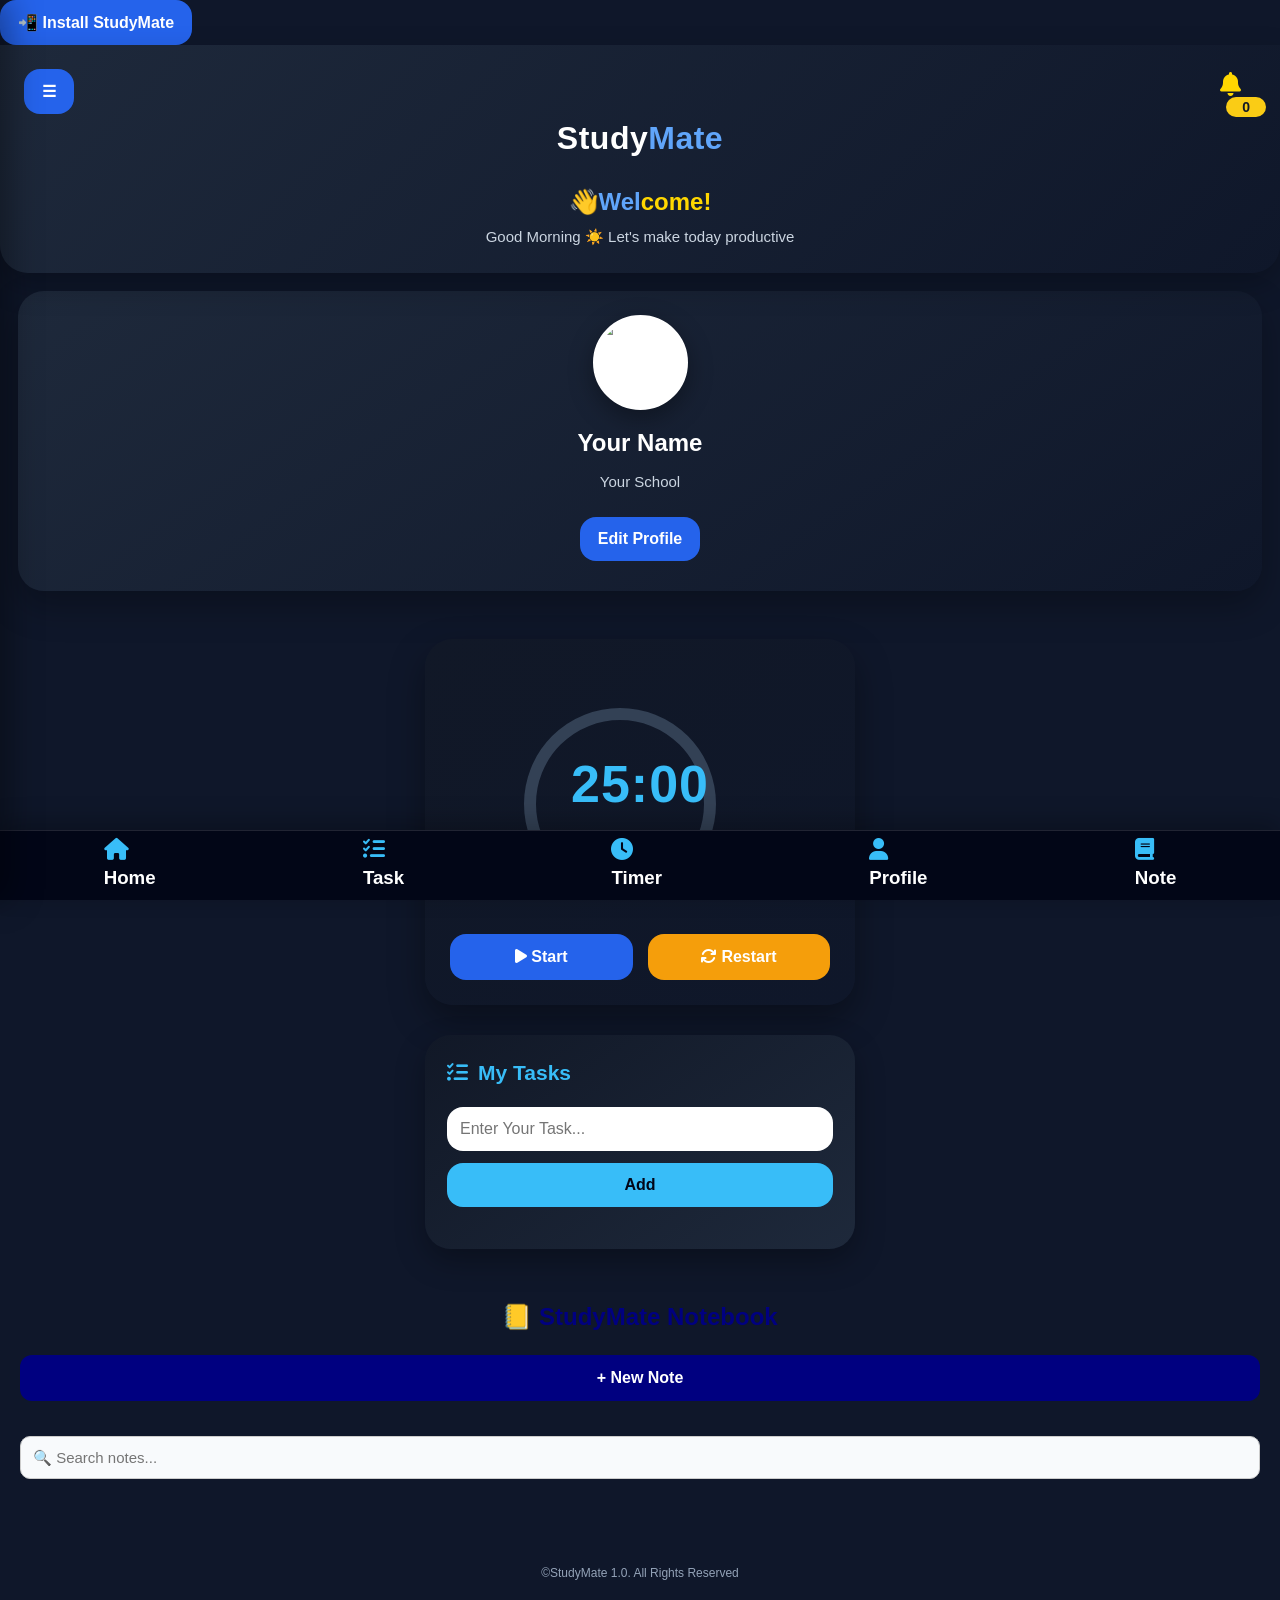
==== index.html @ 8d797691 "Update index.html" ====
<!DOCTYPE html>  
<html>  
  <head>

<meta charset="UTF-8">

<meta http-equiv="X-UA-Compatible" content="IE=edge">

<meta name="viewport" content="width=device-width, initial-scale=1.0">

<meta name="google-adsense-account" content="ca-pub-9418634236117942">
    
<title>StudyMate</title>


<!-- App Description -->
<meta name="description" content="StudyMate helps students focus, plan, organize notes, manage tasks and improve learning habits.">


<!-- PWA -->
<link rel="manifest" href="manifest.json">

<meta name="theme-color" content="#001f5b">


<!-- App Icons -->
<link rel="icon" type="image/png" href="icon-192.png">

<link rel="apple-touch-icon" href="icon-512.png">


<!-- CSS -->
<link rel="stylesheet" href="style.css">


<!-- Font Awesome -->
<link rel="stylesheet" href="https://cdnjs.cloudflare.com/ajax/libs/font-awesome/6.5.0/css/all.min.css">

<script async src="https://pagead2.googlesyndication.com/pagead/js/adsbygoogle.js?client=ca-pub-9418634236117942"
     crossorigin="anonymous"></script>
</head>
  <body>  
  <div id="appLoader">

  <div class="loader-card">

    <h1>📚 StudyMate</h1>

    <p>
    Shift your focus. Build your future.
    </p>

    <div class="loader-circle"></div>

  </div>

</div>
  <div id="lockScreen" style="display:none;">

  <div class="lock-card">

    <h1>🔒 StudyMate Locked</h1>

    <p>Enter your PIN to continue</p>

    <input 
    type="password"
    id="unlockPin"
    maxlength="4"
    placeholder="Enter PIN">


    <button onclick="unlockApp()">
      Unlock
    </button>


    <p id="lockMessage"></p>

  </div>

</div>
    <div id="homePage">  
    <button id="installBtn">
📲 Install StudyMate
</button>
    <header>  
      <button id="menuBtn" onclick="openMenu()">☰</button>  
       <!-- Overlay -->  
<div id="overlay" onclick="closeMenu()"></div>  <!-- Side Menu --> 
<div id="sideMenu">  
<div class="menu-profile">  
  <div class="avatar">  
  <img id="menuAvatar" src="default.png" alt="Profile Picture">
  </div>  
  <div class="profile-text">  
    <h3 id="menuUserName">My Profile</h3>  
    <p id="menuUserSchool"></p>  
    <p>Student • Focus Mode</p>  
  </div>  
</div>    <div class="menu-header">  
    <h2>Menu</h2>  
    <button onclick="closeMenu()">✖</button>  
  </div>  
<!-- SIDE MENU -->    <div class="menu-item" onclick="showHome()">  
  🏠 <span>Home</span>  
</div>    <div class="menu-item" onclick="showPage('goalsSection')">  
    🎯 <span>My Goals</span>  
  </div>    <div class="menu-item" onclick="showPage('progressSection')">  
    📊 <span>Study Progress</span>  
  </div>  
   <div class="menu-item" onclick="showPage('musicSection')">
  🎵 <span>Focus Music</span>
   </div>
<div class="menu-item" onclick="showPage('settingsSection')">  
    ⚙️ <span>Settings</span>  
  </div>  
  <div class="menu-item" onclick="showPage('privacySection')">
  🔒 <span>Privacy</span>
</div>
<div class="menu-item" onclick="showPage('resetSection')">
🗑 <span>Reset</span>
</div>
<div class="menu-item" onclick="showPage('calculatorSection')">  
    🧮 <span>Basic Calculator</span>  
  </div>  
  <div class="menu-item" onclick="showPage('aboutSection')">  
    ℹ️ <span>About</span>  
  </div>  
  
  <div class="menu-footer">

<img src="icon-192.png" class="menu-logo">

<h3>StudyMate</h3>

<p class="menu-tagline">
Focus • Plan • Archive
</p>

<p class="menu-quote">
✨ Stay focused.<br>
Every study session brings you closer to success.
</p>

<div class="menu-version">
Version 1.0.0
</div>

<p class="menu-credit">
Made with ❤️ by<br>
<b>Kenechukwu Chigbo</b>
</p>

</div>

  </div> 
  <h1>Study<span class="span">Mate</span></h1>  
  <h2 id="userName"><span class="span">👋Wel</span>come!</h2>  
    <p id="greetingText">Let's make today productive</p>  
  <div class="notification-icon" onclick="toggleNotifications()">  
<i class="fa-solid fa-bell"></i>  
<span class="badge">0</span>  
  </div>  

</header>  
   <div id="notificationPanel" class="notification-panel">

  <div class="notification-header">  
    <h3>Notifications</h3>  
    <button onclick="clearNotifications()">Clear All</button>  
  </div>    <div id="notificationList">  
    <p>No notifications yet.</p>  
  </div> 
  </div>  
  
    <section id="profileSection">  
  <div id="profileCard">  
  <img id="profileCardAvatar" src="default.png" alt="Profile Picture">
  <h2 id="displayName">Your Name</h2>  
    <p id="displaySchool">Your School</p>  <button onclick="showEditProfile()">  
  Edit Profile  
</button>

  </div>    
  <div id="editProfile" style="display:none;">  
<img id="displayAvatar" src="default.png" />  
<input type="file" id="profilePicInput">  
    <input type="text" id="name" placeholder="Enter Your Name">  <input type="text" id="school" placeholder="Enter Your School">  
  
 <button id="reset" onclick="resetProfile()">Reset Profile</button>  
   
<button id="save"onclick="saveProfile()">  
  Save  
</button>

  </div>  
</section>     
<section id="timerSection">    <div class="circle">  <svg width="200" height="200">  
  <circle class="bg" cx="100" cy="100" r="90"></circle>  
  <circle class="progress" cx="100" cy="100" r="90"></circle>  
</svg>  
<h2 id="timer">25:00</h2>

  </div>    <div id="timerBtn">  
    <button id="startBtn" onclick="startTimer()">  
      <i class="fa-solid fa-play"></i> Start  
    </button>  <button id="restartBtn" onclick="resetTimer()">  
  <i class="fa-solid fa-refresh"></i> Restart  
</button>

  </div> 
  </section> 
  <section id="tasks">  
  <div class="addNewTask">  
      <h2><i class="fas fa-tasks"></i>My Tasks</h2>  
    <input type="text" id="newTask" placeholder="Enter Your Task...">  
      <button type="button" id="addTaskBtn">Add</button>  
  </div>  
  <ul id="taskList"></ul>  
</section>  

<section id="notebookSection">

    <h2>📒 StudyMate Notebook</h2>

    <button id="newNoteBtn">+ New Note</button>

    <div id="noteEditor">

        <input
            type="text"
            id="noteTitle"
            placeholder="Enter note title"
        >

        <textarea
            id="noteContent"
            placeholder="Write your note here..."
        ></textarea>

        <select id="noteCategory">
            <option value="General">📚 General</option>
            <option value="Physics">⚛️ Physics</option>
            <option value="Mathematics">➗ Mathematics</option>
            <option value="English">📖 English</option>
            <option value="Chemistry">🧪 Chemistry</option>
            <option value="Biology">🌱 Biology</option>
        </select>

        <select id="noteColor">
            <option value="#ffffff">⚪ White</option>
            <option value="#dbeafe">🔵 Blue</option>
            <option value="#dcfce7">🟢 Green</option>
            <option value="#fef9c3">🟡 Yellow</option>
            <option value="#ffe4e6">🩷 Pink</option>
        </select>

        <div class="passwordBox">

            <input
                type="password"
                id="notePassword"
                placeholder="Password (Optional)"
            >

            <button
                type="button"
                id="togglePassword"
            >
                👁
            </button>

        </div>

        <button id="saveNoteBtn">
            Save Note
        </button>

    </div>

    <input
        type="text"
        id="searchNotes"
        placeholder="🔍 Search notes..."
    >

    <div id="notesContainer">

    </div>
    
    <div id="noteModal">

    <div id="noteModalContent">

        <span id="closeNote">&times;</span>

        <h2 id="viewTitle"></h2>

        <p id="viewCategory"></p>

        <div id="viewContent"></div>

        <small id="viewDate"></small>


    </div>

</div>

</section>
  
<section id="bottomNav">  
  <div class="home" onclick="goToSection('homePage')">  
  <i class="fa-solid fa-home"></i>  
  <h3>Home</h3>  
  </div>  
  <div class="task" onclick="goToSection('tasks')">  
    <i class="fas fa-tasks"></i>  
    <h3>Task</h3>  
  </div>  
  <div class="timer" onclick="goToSection('timerSection')">  
    <i class="fas fa-clock"></i>  
    <h3>Timer</h3>  
  </div>  
  <div class="user" onclick="goToSection('profileSection')">  
    <i class="fas fa-user"></i>  
    <h3>Profile</h3>  
  </div>  
    <div class="user" onclick="goToSection('notebookSection')">  
    <i class="fas fa-book"></i>  
    <h3>Note</h3>  
  </div>  
</section>  
<footer>  
  &copy;StudyMate 1.0. All Rights Reserved  
</footer>  
</div>  
<section id="goalsSection" style="display:none;">
  <div class="page-header">  
  <button onclick="showHome()" style="background: chocolate; color:white; border-radius: 10px; width: 70px; font-size: 16px;" >← Back</button>
  </div>
  <h1>🎯 Goals</h1>
  <div class="goal-card">  
  <label for="studyGoal">📚 Daily Study Goal (hours)</label>  
  <input type="number" id="studyGoal" min="1" max="24" placeholder="e.g. 4">  
  </div>  
  <div class="goal-card">  
  <label for="focusGoal">⏱️ Focus Sessions</label>  
  <input type="number" id="focusGoal" min="1" placeholder="e.g. 6 sessions">  
</div>  <div class="goal-card">  
  <label for="taskGoal">✅ Tasks to Complete</label>  
  <input type="number" id="taskGoal" min="1" placeholder="e.g. 10 tasks">  
</div>  <div class="goal-card">  
  <label for="streakGoal">🔥 Daily Streak Target</label>  
  <input type="number" id="streakGoal" min="1" placeholder="e.g. 30 days">  
</div>  
<button onclick="saveGoals()" style="background: coral; color:white; border-radius: 10px; width: 150px; font-size: 16px;">💾 Save Goal</button>  
<p id="goalStatus" style="color: green; margin-top: 10px;"></p>  
</div>  
<div id="goalDisplay" class="goal-display">    <div class="goal-box">  
    <div class="goal-icon">📚</div>  
    <div class="goal-info">  
      <h3>Study Goal</h3>  
      <p id="showStudyGoal">0 hrs</p>  
    </div>  
  </div>    <div class="goal-box">  
    <div class="goal-icon">⏱️</div>  
    <div class="goal-info">  
      <h3>Focus Sessions</h3>  
      <p id="showFocusGoal">0 sessions</p>  
    </div>  
  </div>    <div class="goal-box">  
    <div class="goal-icon">✅</div>  
    <div class="goal-info">  
      <h3>Tasks</h3>  
      <p id="showTaskGoal">0 tasks</p>  
    </div>  
  </div>    <div class="goal-box">  
    <div class="goal-icon">🔥</div>  
    <div class="goal-info">  
      <h3>Streak</h3>  
      <p id="showStreakGoal">0 days</p>  
    </div>  
  </div>  
 </div>  
</section>
<section id="progressSection" style="display:none;">  <button class="back-btn" onclick="showHome()">← Back</button>

  <h1>📊 Study Progress</h1>    <!-- Overall Progress -->    <div class="progress-card">  
    <h2>📈 Overall Progress</h2>  <div class="progress-bar">  
  <div id="overallBar"></div>  
</div>  

<p id="overallPercent">0%</p>

  </div>    <!-- Study Time -->    <div class="progress-card">  
    <h2>📚 Study Time</h2>  <p>Today: <span id="todayStudy">0 hrs</span></p>  

<p>This Week: <span id="weekStudy">0 hrs</span></p>  

<p>This Month: <span id="monthStudy">0 hrs</span></p>  

<p>All Time: <span id="allStudy">0 hrs</span></p>

  </div>    <!-- Goal Progress -->    <div class="progress-card">  
    <h2>🎯 Goal Progress</h2>  <p>Study Goal:  
  <span id="goalStudyProgress">0/0 hrs</span>  
</p>  

<p>Focus Goal:  
  <span id="goalFocusProgress">0/0</span>  
</p>  

<p>Task Goal:  
  <span id="goalTaskProgress">0/0</span>  
</p>  

<p>Streak Goal:  
  <span id="goalStreakProgress">0/0 days</span>  
</p>

  </div>    <!-- Focus Sessions -->    <div class="progress-card">  
    <h2>⏱️ Focus Sessions</h2>  <p>Today's Sessions:  
  <span id="todaySessions">0</span>  
</p>  

<p>Total Sessions:  
  <span id="totalSessions">0</span>  
</p>

  </div>    <!-- Task Statistics -->   
  <div class="progress-card">  
    <h2>✅ Task Statistics</h2>  
    <p>Completed:  
  <span id="completedTasks">0</span>  
   </p>  

<p>Remaining:  
  <span id="remainingTasks">0</span>  
</p>

  </div>    <!-- Streak -->  
  <div class="progress-card">  
    <h2>🔥 Study Streak</h2>
    <p>Current Streak:  
  <span id="currentStreak">0 Days</span>  
</p>  

<p>Longest Streak:  
  <span id="longestStreak">0 Days</span>  
</p>

  </div>    <!-- Weekly Activity -->  
  <div class="progress-card">  
    <h2>📅 Weekly Activity</h2> 
    <div id="weeklyActivity">  
</div>
  </div>    
<div class="progress-card">

<h2>⭐ XP & Level</h2>

<p>
Level:
<span id="userLevel">1</span>
</p>

<div class="progress-bar">

<div id="xpBar"></div>

</div>

<p>

XP:
<span id="xpText">0 / 100 XP</span>

</p>

</div>

<div class="progress-card">

<h2>🥇 Productivity Rank</h2>

<h1 id="productivityRank">
🌱 Beginner
</h1>

<p id="rankMessage">
Keep studying to unlock higher ranks.
</p>

</div>

<div class="progress-card">

<h2>🏆 Daily Challenges</h2>

<div id="dailyChallenges">

<p id="challenge1">
⬜ Complete 3 Tasks
</p>

<p id="challenge2">
⬜ Finish 2 Focus Sessions
</p>

<p id="challenge3">
⬜ Study for 1 Hour
</p>

</div>

<p id="challengeReward">

🎁 Reward:
50 XP

</p>

</div>

<!-- Achievements --> 
  <div class="progress-card">  
    <h2>🏆 Achievements</h2>
    <div id="achievementList">  

</div>

  </div>    <!-- Motivation -->  
  <div class="progress-card">  
    <h2>💬 Motivation</h2>  <p id="motivationMessage">  
  Keep studying! Every session counts.  
</p>

  </div>  
  <button onclick="resetAllProgress()">Reset Progress</button>  </section>  


<section id="musicSection" style="display:none;">

  <button class="back-btn" style="height:40px; margin-bottom:20px;" onclick="showHome()">
    ← Back
  </button>

  <h1 style="text-align:center; margin:10px;" class="music-title">🎵 Focus Music</h1>

<p id="nowPlaying">🎵 Nothing playing</p>

<div class="music-grid">

  <div class="music-card">
    <h3>🎹 Emotional Piano</h3>
    <p>Soft emotional piano for deep concentration.</p>
    <button onclick="playMusic('calm')">▶ Play</button>
    <button onclick="toggleFavorite('calm')">⭐</button>
  </div>

  <div class="music-card">
    <h3>🌧 Deep Rain</h3>
    <p>Heavy rain sounds for maximum focus.</p>
    <button onclick="playMusic('sky')">▶ Play</button>
    <button onclick="toggleFavorite('sky')">⭐</button>
  </div>

  <div class="music-card">
    <h3>🌊 Ocean Waves</h3>
    <p>Relax with peaceful ocean waves.</p>
    <button onclick="playMusic('ocean')">▶ Play</button>
    <button onclick="toggleFavorite('ocean')">⭐</button>
  </div>
  
    <div class="music-card">
    <h3>🌌 Night Sky</h3>
    <p>Relax with peaceful keys.</p>
    <button onclick="playMusic('silent')">▶ Play</button>
    <button onclick="toggleFavorite('silent')">⭐</button>
  </div>

  <div class="music-card">
    <h3>🌲 Forest</h3>
    <p>Nature ambience with birds and wind.</p>
    <button onclick="playMusic('space')">▶ Play</button>
    <button onclick="toggleFavorite('space')">⭐</button>
  </div>

  <div class="music-card">
    <h3>☕ Coffee Shop</h3>
    <p>Study like you're in a cozy café.</p>
    <button onclick="playMusic('storm')">▶ Play</button>
    <button onclick="toggleFavorite('storm')">⭐</button>
  </div>

  <div class="music-card">
    <h3>🔥 Fireplace</h3>
    <p>Warm crackling fireplace ambience.</p>
    <button onclick="playMusic('piano')">▶ Play</button>
    <button onclick="toggleFavorite('piano')">⭐</button>
  </div>

  <div class="music-card">
    <h3>🕯 Meditation</h3>
    <p>Calm meditation background.</p>
    <button onclick="playMusic('meditation')">▶ Play</button>
    <button onclick="toggleFavorite('meditation')">⭐</button>
  </div>

</div>

<div class="music-controls">

  <button onclick="resumeMusic()">▶ Play</button>

  <button onclick="pauseMusic()">⏸ Pause</button>

  <button onclick="stopMusic()">⏹ Stop</button>

  <br><br>

  <label>🔊 Volume</label>

  <input
    type="range"
    id="musicVolume"
    min="0"
    max="1"
    step="0.1"
    value="0.5">

</div>

</section>

<section id="settingsSection" style="display:none;">

  <div class="page-header">
    <button onclick="showHome()" class="back-btn">← Back</button>
    
  </div>
<h1 id="set">⚙️ Settings</h1>
  <div class="settings-container">

   <div class="setting-card">
  <h3>👤 Account</h3>
  <p>View or update your profile information</p>
  <button onclick="showHome(); goToSection('profileSection');">
Go to Profile
</button>
</div>

    <div class="setting-card">
      <h3>🎯 Goals</h3>
      <p>Change your daily targets</p>
      <button onclick="showPage('goalsSection')">Edit Goals</button>
    </div>

    <div class="setting-card">
      <h3>⏱️ Timer</h3>
      <p>Focus session settings</p>
      <button onclick="showHome(); goToSection('timerSection');">
Open Timer
</button>
</div>
    <div class="setting-card">
      <h3>🔔 Notifications</h3>
      <p>Manage alerts</p>
     <button onclick="showHome(); toggleNotifications()">View
     </button>
    </div>

    <div class="setting-card danger">
      <h3>⚠️ Reset App</h3>
      <p>Clear all saved data</p>
      <button onclick="resetAllData()">Reset</button>
    </div>
    
    <div class="setting-card">
      <h3>🌙 Dark Mode</h3>
      <p>Change your theme</p>
      <button id="themeBtn" onclick="toggleTheme()">🌙 Midnight Theme</button>
    </div>
    
    <div class="setting-card">

<h3>Focus Duration</h3>
<button>
<select id="focusDuration">

<option value="15">15 Minutes ⚡</option>

<option value="25" selected>
25 Minutes 🍅
</option>

<option value="45">
45 Minutes 🧠
</option>

<option value="60">
60 Minutes 🚀
</option>

</select>
</button>
</div>

<div class="setting-card">

<h3>Study Reminder</h3>

<label>
<input type="checkbox" id="reminderToggle">
 Enable Study Reminder
</label>


<input 
type="time" 
id="reminderTime">


</div>

<div class="setting-card">

<h3>Data Backup</h3>

<button onclick="exportData()">
📤 Export Backup
</button>


<input 
type="file"
id="importFile"
accept=".json"
style="display:none"
>


<button onclick="document.getElementById('importFile').click()">
📥 Import Backup
</button>


</div>

  </div>

</section>

<section id="privacySection" style="display:none;">

<button class="back-btn" onclick="showHome()">
← Back
</button>

<h1>🔒 Privacy</h1>

<div class="settings-container">

<div class="setting-card">

<h3>🙈 Hide Study Statistics</h3>

<p>Hide your study progress until you turn it back on.</p>

<label>

<input
type="checkbox"
id="hideStats">

 Hide Statistics

</label>

</div>

<div class="setting-card">

<h3>🔔 Hide Notifications Badge</h3>

<p>Hide the unread notification counter.</p>

<label>

<input
type="checkbox"
id="hideBadge">

 Hide Badge

</label>

</div>

<div class="setting-card app-lock-card">

<h3>🔐 App Lock</h3>

<p>Create a PIN to protect your StudyMate data.</p>

<div class="pin-box">

<input 
type="password"
id="appPin"
maxlength="4"
placeholder="Enter 4 digit PIN"
>

<button type="button" onclick="togglePin()">
👁️
</button>

</div>


<button onclick="saveAppPin()">
💾 Save PIN
</button>


<button onclick="removeAppPin()">
🗑 Remove PIN
</button>


<p id="pinStatus"></p>


</div>
</div>

</section>

<section id="resetSection" style="display:none;">

<button class="back-btn"
onclick="showHome()">

← Back

</button>

<h1>🗑 Reset Center</h1>

<div class="settings-container">

<div class="setting-card">

<h3>🔔 Notifications</h3>

<p>Delete every notification.</p>

<button onclick="resetNotifications()">

Clear Notifications

</button>

</div>



<div class="setting-card">

<h3>📚 Study Hours</h3>

<p>Reset today's study time.</p>

<button onclick="resetStudyHours()">

Reset Study Hours

</button>

</div>



<div class="setting-card">

<h3>✅ Tasks</h3>

<p>Delete every task.</p>

<button onclick="resetTasksOnly()">

Reset Tasks

</button>

</div>



<div class="setting-card">

<h3>🎯 Goals</h3>

<p>Delete saved goals.</p>

<button onclick="resetGoalsOnly()">

Reset Goals

</button>

</div>



<div class="setting-card">

<h3>⭐ XP & Level</h3>

<p>Start your XP journey again.</p>

<button onclick="resetXP()">

Reset XP

</button>

</div>



<div class="setting-card">

<h3>🏆 Achievements</h3>

<p>Clear achievements.</p>

<button onclick="resetAchievements()">

Reset Achievements

</button>

</div>



<div class="setting-card danger">

<h3>💥 Factory Reset</h3>

<p>Erase every StudyMate data.</p>

<button onclick="resetAllData()">

Factory Reset

</button>

</div>

</div>

</section>

<section id="calculatorSection" style="display:none;">  

<button class="back-btn" onclick="showHome()">
← Back
</button>

<h1 style="color:black; text-align:center; font-size:35px; font-weight:bold;">🧮 Student Calculator</h1>

<p class="calculator-intro">
Calculate quickly while studying.
</p>


<div class="calculator-card">


<h3>Basic Calculator</h3>

<input id="calcDisplay" type="text" readonly>


<div class="calc-buttons">
  
<button onclick="calcInput('7')">7</button>
<button onclick="calcInput('8')">8</button>
<button onclick="calcInput('9')">9</button>
<button onclick="calcInput('/')">÷</button>


<button onclick="calcInput('4')">4</button>
<button onclick="calcInput('5')">5</button>
<button onclick="calcInput('6')">6</button>
<button onclick="calcInput('*')">×</button>


<button onclick="calcInput('1')">1</button>
<button onclick="calcInput('2')">2</button>
<button onclick="calcInput('3')">3</button>
<button onclick="calcInput('-')">−</button>


<button onclick="calcInput('0')">0</button>
<button onclick="calcDelete()">⌫</button>
<button onclick="calcClear()">C</button>
<button onclick="calcInput('+')">+</button>

<button style="grid-column:1/5;" onclick="calcAnswer()">=</button>

</div>


</div>



<div class="calculator-card">


<h3>📊 Percentage Calculator</h3>


<input id="percentValue" placeholder="Enter value">

<input id="percentTotal" placeholder="Enter total">


<button onclick="calculatePercentage()">
Calculate %
</button>


<p id="percentageResult"></p>


</div>




<div class="calculator-card">


<h3>📚 Average Score Calculator</h3>


<input id="scoreInput"
placeholder="Enter scores (example: 70,80,90)">


<button onclick="calculateAverage()">
Calculate Average
</button>


<p id="averageResult"></p>


</div>




<div class="calculator-card">


<h3>🎓 GPA Helper</h3>


<input id="gpaInput"
placeholder="Enter GPA points">


<button onclick="calculateGPA()">
Check GPA
</button>


<p id="gpaResult"></p>


</div>

</section>

<section id="aboutSection" style="display:none;">  
<button class="back-btn" onclick="showHome()">
← Back
</button>
 <h1 style="color:navy; text-align:center; font-size:25px;">ℹ️ About</h1>  

    <div class="about-card">

        <img src="icon-512.png" alt="StudyMate Logo">

        <h2>StudyMate</h2>

        <p class="tagline">
            Focus • Plan • Archive
        </p>


        <h3>Your Smart Companion For Better Learning</h3>

        <p>
            StudyMate was created with one goal in mind:
            to help students study smarter, stay organized,
            and build better learning habits.
        </p>

        <p>
            From managing your notes and planning your tasks
            to staying focused during study sessions,
            StudyMate brings the essential tools students need
            into one simple and beautiful platform.
        </p>


        <h3>Why StudyMate?</h3>

        <p>
            Studying is not only about spending more hours with books.
            It is about using your time wisely, staying consistent,
            and having the right tools to support your journey.
        </p>

        <p>
            StudyMate helps you capture your ideas, organize your
            knowledge, set goals, and create a focused environment
            where learning becomes easier and more enjoyable.
        </p>


        <h3>Our Mission</h3>

        <p>
            Our mission is to empower students with simple,
            practical tools that improve productivity,
            encourage discipline, and make academic growth
            easier to achieve.
        </p>


        <h3>Features</h3>

        <ul>
            <li>📒 Smart Notebook - Keep your ideas and lessons organized</li>
            <li>⏱ Focus Timer - Study with better concentration</li>
            <li>🎵 Focus Music - keep the brain settled with sweet keys.</li>
            <li>✅ Task Manager - Stay on top of assignments and plans</li>
            <li>🎯 Goal Tracker - Turn your targets into achievements</li>
            <li>🔔 Smart Notifications - Never forget important tasks</li>
            <li>🧮 Student Calculator - Make learning calculations easier</li>
        </ul>


        <h3>Built For Students, Inspired By Growth</h3>

        <p>
            Every great achievement starts with small steps.
            StudyMate is here to support those steps,
            helping students stay focused, prepared,
            and motivated throughout their learning journey.
        </p>


        <p>
            Thank you for choosing StudyMate.
            Keep learning. Keep improving. Keep growing. 🚀
        </p>


        <hr>


        <p>
            Version 1.0.0
        </p>

        <p>
            Developed with ❤️ by Kenechukwu Chigbo
        </p>


    </div>
</section>  

<audio id="notificationSound" preload="auto">
  <source src="notification.mp3" type="audio/mpeg">
</audio>
    <script src="main.js"></script>  
  </body>  
</html>
---- style.css ----
/*==================================
        STUDYMATE CSS V2
        PART 1A
==================================*/

/*=====================
RESET
=====================*/

*{
margin:0;
padding:0;
box-sizing:border-box;
}

:root{

--bg:#0F172A;
--surface:#1E293B;
--surface2:#111827;

--primary:#2563EB;
--primary-light:#3B82F6;

--success:#22C55E;
--warning:#F59E0B;
--danger:#EF4444;

--text:#FFFFFF;
--muted:#CBD5E1;

--radius:22px;

--shadow:
0 12px 30px rgba(0,0,0,.25);

}

html{
scroll-behavior:smooth;
}

body{

background:var(--bg);

color:var(--text);

font-family:
Arial,
"Segoe UI",
sans-serif;

font-size:16px;

line-height:1.5;

overflow-x:hidden;

padding-bottom:95px;

}


/*=====================
GLOBAL
=====================*/

button,
input,
textarea,
select{

font-family:inherit;

font-size:16px;

-webkit-tap-highlight-color:transparent;

outline:none;

}

button{

cursor:pointer;

border:none;

border-radius:16px;

background:var(--primary);

color:white;

font-weight:600;

padding:13px 18px;

transition:.25s;

}

button:hover{

transform:translateY(-2px);

}

button:active{

transform:scale(.96);

}

input,
textarea,
select{

width:100%;

padding:13px;

border:none;

border-radius:16px;

background:#F8FAFC;

}


/*=====================
HEADER
=====================*/

header{

background:
linear-gradient(
135deg,
#1E293B,
#0F172A
);

padding:24px;

border-radius:
0 0 28px 28px;

box-shadow:var(--shadow);

position:relative;

}

header h1{

text-align:center;

font-size:32px;

font-weight:700;

letter-spacing:.5px;

}

.span{

color:#60A5FA;

}


/*=====================
WELCOME
=====================*/

#userName{

margin-top:22px;

text-align:center;

font-size:24px;

font-weight:bold;

color:gold;

animation:slideDown .6s;

}

#greetingText{

margin-top:6px;

text-align:center;

font-size:15px;

color:var(--muted);

}

@keyframes slideDown{

from{

opacity:0;

transform:translateY(-15px);

}

to{

opacity:1;

transform:none;

}

}


/*=====================
OVERLAY
=====================*/

#overlay{

position:fixed;

inset:0;

background:rgba(0,0,0,.55);

display:none;

backdrop-filter:blur(3px);

z-index:90;

}

#overlay.active{

display:block;

}


/*=====================
SIDE MENU
=====================*/

#sideMenu{

position:fixed;

top:0;

left:-290px;

width:290px;

height:100%;

background:#101827;

padding:22px;

overflow-y:auto;

transition:.35s;

z-index:100;

box-shadow:
10px 0 30px rgba(0,0,0,.35);

}

#sideMenu.active{

left:0;

}

.menu-header{

display:flex;

justify-content:space-between;

align-items:center;

margin-bottom:20px;

}

.menu-header h2{

font-size:22px;

}

.menu-item{

display:flex;

align-items:center;

gap:14px;

padding:15px;

margin:8px 0;

border-radius:18px;

transition:.25s;

cursor:pointer;

}

.menu-item:hover{

background:rgba(255,255,255,.08);

transform:translateX(6px);

}


/*=====================
MENU PROFILE
=====================*/

.menu-profile{

display:flex;

align-items:center;

gap:14px;

padding:16px;

margin-bottom:20px;

background:
linear-gradient(
145deg,
#1E293B,
#16213E
);

border-radius:20px;

box-shadow:var(--shadow);

}

#menuAvatar{

width:60px;

height:60px;

border-radius:50%;

object-fit:cover;

border:3px solid white;

flex-shrink:0;

}

.profile-text{

display:flex;

flex-direction:column;

justify-content:center;

min-width:0;

}

.profile-text h3{

font-size:16px;

font-weight:bold;

white-space:nowrap;

overflow:hidden;

text-overflow:ellipsis;

}

.profile-text p{

font-size:13px;

color:var(--muted);

white-space:nowrap;

overflow:hidden;

text-overflow:ellipsis;

}

/*==================================
        STUDYMATE CSS V2
        PART 1B
==================================*/


/*=====================
PROFILE SECTION
=====================*/

#profileSection{
padding:18px;
}

#profileCard{

background:
linear-gradient(
145deg,
#1E293B,
#0F172A
);

border-radius:26px;

padding:24px;

text-align:center;

box-shadow:
0 15px 35px rgba(0,0,0,.28);

transition:.3s;

}

#profileCard:hover{

transform:translateY(-4px);

}

#displayAvatar,
#profileCardAvatar{

width:95px;
height:95px;

border-radius:50%;

object-fit:cover;

display:block;

margin:0 auto 15px;

border:4px solid white;

box-shadow:
0 8px 25px rgba(0,0,0,.35);

background:white;

}

#displayName{

font-size:24px;

font-weight:700;

margin-top:8px;

}

#displaySchool{

margin:10px 0 18px;

color:var(--muted);

font-size:15px;

}

#profileCard button{

margin:6px;

min-width:120px;

}


/*=====================
EDIT PROFILE
=====================*/

#editProfile{

display:none;

margin-top:18px;

padding:22px;

border-radius:24px;

background:var(--surface);

box-shadow:var(--shadow);

}

#editProfile h2{

text-align:center;

margin-bottom:18px;

font-size:22px;

}

#editProfile input{

margin-bottom:14px;

background:white;

}

#editProfile button{

width:100%;

margin-top:6px;

}


/*=====================
NOTIFICATION ICON
=====================*/

.notification-icon{

position:absolute;

top:22px;

right:20px;

font-size:24px;

color:gold;

cursor:pointer;

transition:.25s;

z-index:101;

}

.notification-icon:hover{

transform:scale(1.1);

}

.badge{

position:absolute;

top:-6px;

right:-6px;

min-width:18px;

height:18px;

padding:2px;

border-radius:50%;

display:flex;

justify-content:center;

align-items:center;

background:#EF4444;

color:white;

font-size:10px;

font-weight:bold;

}


/*=====================
NOTIFICATION PANEL
=====================*/

.notification-panel{

position:fixed;

top:82px;

right:16px;

width:330px;

max-width:92%;

max-height:430px;

overflow-y:auto;

background:white;

color:#111827;

border-radius:24px;

box-shadow:
0 18px 40px rgba(0,0,0,.30);

display:none;

z-index:999;

animation:fadeUp .25s;

}

.notification-panel.show{

display:block;

}

.notification-header{

display:flex;

justify-content:space-between;

align-items:center;

padding:16px;

border-bottom:1px solid #E5E7EB;

}

.notification-header h3{

font-size:18px;

color:#111827;

}

.notification-header button{

background:#EF4444;

padding:8px 12px;

font-size:13px;

}

#notificationList{

padding:12px;

}

.notification-item{

background:#F8FAFC;

border-radius:16px;

padding:14px;

margin-bottom:12px;

animation:fadeUp .3s;

}

.notification-item strong{

display:block;

margin-bottom:6px;

}

.notification-item p{

font-size:14px;

color:#555;

margin-bottom:6px;

}

.notification-item small{

font-size:12px;

color:#888;

}


/*=====================
APP LOADER
=====================*/

#appLoader{

position:fixed;

inset:0;

background:
linear-gradient(
135deg,
#001F3F,
#0F172A
);

display:flex;

justify-content:center;

align-items:center;

z-index:99999;

}

.loader-card{

text-align:center;

color:white;

}

.loader-card img{

width:95px;

height:95px;

border-radius:24px;

margin-bottom:18px;

box-shadow:
0 12px 30px rgba(0,0,0,.35);

}

.loader-circle{

width:48px;

height:48px;

margin:18px auto;

border:5px solid white;

border-top-color:transparent;

border-radius:50%;

animation:spin 1s linear infinite;

}


/*=====================
UTILITY ANIMATIONS
=====================*/

@keyframes spin{

to{

transform:rotate(360deg);

}

}

@keyframes fadeUp{

from{

opacity:0;

transform:translateY(15px);

}

to{

opacity:1;

transform:translateY(0);

}

}

.cardHover{

transition:.3s;

}

.cardHover:hover{

transform:translateY(-5px);

box-shadow:
0 18px 40px rgba(0,0,0,.28);

}


/*=====================
MOBILE FIXES
=====================*/

@media(max-width:500px){

header{

padding:20px;

}

header h1{

font-size:28px;

}

#userName{

font-size:22px;

}

#displayAvatar,
#profileCardAvatar{

width:85px;
height:85px;

}

.notification-panel{

left:4%;
right:4%;
width:92%;

}

}

/*==================================
        STUDYMATE CSS V2
        PART 2A
==================================*/


/*=====================
TIMER SECTION
=====================*/

#timerSection{

width:92%;

max-width:430px;

margin:30px auto;

padding:25px;

background:
linear-gradient(
145deg,
#111827,
#0F172A
);

border-radius:28px;

display:flex;

flex-direction:column;

align-items:center;

box-shadow:
0 15px 35px rgba(0,0,0,.35);

}


/* TIMER CIRCLE */

.circle{

width:240px;

height:240px;

position:relative;

display:flex;

justify-content:center;

align-items:center;

}


.circle svg{

position:absolute;

width:240px;

height:240px;

transform:rotate(-90deg);

}


/* Background ring */

.bg{

fill:none;

stroke:#334155;

stroke-width:12;

}


/* Progress ring */

.progress{

fill:none;

stroke:#22C55E;

stroke-width:12;

stroke-linecap:round;

transition:.5s ease;

}


/* Timer text */

#timer{

position:absolute;

font-size:52px;

font-weight:800;

color:#38BDF8;

letter-spacing:1px;

}


/* Timer buttons */

#timerBtn{

display:flex;

gap:15px;

width:100%;

margin-top:30px;

}


#timerBtn button{

flex:1;

font-size:16px;

padding:14px;

}


/* Start */

#startBtn{

background:#2563EB;

}


/* Restart */

#restartBtn{

background:#F59E0B;

}


/*=====================
TASK SECTION
=====================*/

#tasks{

width:92%;

max-width:430px;

margin:30px auto;

padding:22px;

background:
linear-gradient(
145deg,
#111827,
#1E293B
);

border-radius:26px;

box-shadow:
0 12px 30px rgba(0,0,0,.3);

}


.addNewTask h2{

color:#38BDF8;

font-size:21px;

margin-bottom:18px;

display:flex;

align-items:center;

gap:10px;

}


#newTask{

background:white;

color:#111827;

margin-bottom:12px;

}


#addTaskBtn{

width:100%;

background:#38BDF8;

color:#020617;

}


/* Task list */

#taskList{

list-style:none;

margin-top:20px;

padding:0;

}


#taskList li{

background:#0F172A;

padding:14px;

border-radius:18px;

margin-bottom:12px;

display:flex;

align-items:center;

gap:10px;

transition:.25s;

}


#taskList li:hover{

transform:translateY(-3px);

}


#taskList li span{

flex:1;

font-size:15px;

}


#taskList input[type="checkbox"]{

width:18px;

height:18px;

}


#taskList button{

padding:7px 12px;

font-size:12px;

border-radius:10px;

}


#taskList button:first-of-type{

background:#22C55E;

}


#taskList button:last-of-type{

background:#EF4444;

}


/*=====================
BOTTOM NAVIGATION
=====================*/


#bottomNav{

position:fixed;

bottom:0;

left:0;

width:100%;

height:70px;

background:#020617;

display:flex;

justify-content:space-around;

align-items:center;

z-index:80;

border-top:

1px solid rgba(255,255,255,.12);

box-shadow:

0 -8px 25px rgba(0,0,0,.25);

}


#bottomNav button{

background:transparent;

padding:8px;

color:white;

font-size:12px;

}


#bottomNav i{

display:block;

font-size:22px;

margin-bottom:4px;

color:#38BDF8;

}


#bottomNav button:hover i{

color:gold;

transform:scale(1.15);

}


/*=====================
HOME MOBILE FIX
=====================*/

@media(max-width:500px){


#timerSection{

padding:20px;

}


.circle{

width:210px;

height:210px;

}


.circle svg{

width:210px;

height:210px;

}


#timer{

font-size:45px;

}


#timerBtn{

gap:10px;

}


#timerBtn button{

font-size:14px;

padding:12px;

}


}

/*==================================
        STUDYMATE CSS V2
        PART 2B
==================================*/


/*=====================
GENERAL APP PAGES
=====================*/


.page{

display:none;

position:absolute;

top:0;

left:0;

width:100%;

min-height:100vh;

background:var(--bg);

padding:20px;

z-index:40;

overflow-y:auto;

}


.page-header{

display:flex;

align-items:center;

gap:12px;

margin-bottom:20px;

}


.page-header h1{

font-size:24px;

}


.back-btn{

background:#F59E0B;

}


/*=====================
GOALS SECTION
=====================*/


#goalsSection{

padding:15px;

}



.goal-card{

background:
linear-gradient(
145deg,
#1E293B,
#111827
);

padding:20px;

border-radius:24px;

margin-bottom:16px;

box-shadow:

0 10px 25px rgba(0,0,0,.25);

}



.goal-card label{

display:block;

color:#38BDF8;

font-weight:bold;

margin-bottom:8px;

}



.goal-card input{

background:#0F172A;

color:white;

border:1px solid #334155;

}



.goal-card input:focus{

border:1px solid #38BDF8;

}



.goal-display{

display:flex;

flex-direction:column;

gap:14px;

margin-top:20px;

}



.goal-box{

display:flex;

align-items:center;

gap:15px;

background:#1E293B;

padding:18px;

border-radius:20px;

box-shadow:

0 8px 20px rgba(0,0,0,.2);

}



.goal-icon{

width:48px;

height:48px;

display:flex;

align-items:center;

justify-content:center;

background:#2563EB;

border-radius:15px;

font-size:23px;

}



.goal-info h3{

font-size:14px;

color:#94A3B8;

}



.goal-info p{

font-size:21px;

font-weight:bold;

}


/*=====================
PROGRESS PAGE
=====================*/


#progressSection{

padding:15px;

}



#progressSection h1{

text-align:center;

color:#38BDF8;

margin-bottom:20px;

}



.progress-card{

background:

linear-gradient(
145deg,
#1E293B,
#111827
);

padding:20px;

border-radius:24px;

margin-bottom:18px;

box-shadow:

0 10px 25px rgba(0,0,0,.25);

}



.progress-card h2{

font-size:20px;

color:#38BDF8;

margin-bottom:15px;

}



.progress-card p{

display:flex;

justify-content:space-between;

margin:12px 0;

color:white;

}


/*=====================
PROGRESS BARS
=====================*/


.progress-bar{

height:16px;

width:100%;

background:#334155;

border-radius:30px;

overflow:hidden;

}



#overallBar,
#xpBar{

height:100%;

width:0%;

background:

linear-gradient(
90deg,
#2563EB,
#22C55E
);

border-radius:30px;

transition:.6s ease;

}


#overallPercent{

text-align:center;

margin-top:10px;

font-size:22px;

font-weight:bold;

color:#FACC15;

}


/*=====================
XP SYSTEM
=====================*/


#userLevel{

font-size:25px;

font-weight:bold;

color:#38BDF8;

}


#xpText{

color:#FACC15;

font-weight:bold;

}


/*=====================
ACHIEVEMENTS
=====================*/


#achievementList{

display:flex;

flex-wrap:wrap;

gap:12px;

}


.badge{

position:relative;

background:#FACC15;

color:#111827;

padding:10px 16px;

border-radius:30px;

font-weight:bold;

font-size:14px;

animation:badgePop .3s;

}


@keyframes badgePop{

from{

transform:scale(.8);

opacity:0;

}

to{

transform:scale(1);

opacity:1;

}

}


/*=====================
MOTIVATION
=====================*/


#motivationMessage{

text-align:center;

font-size:21px;

font-style:italic;

color:#22C55E;

padding:10px;

}

/*==================================
        STUDYMATE CSS V2
        PART 3A
==================================*/


/*=====================
SETTINGS PAGE
=====================*/


#settingsSection{

padding:15px;

}



.settings-container{

display:flex;

flex-direction:column;

gap:18px;

}



.setting-card{

background:

linear-gradient(
145deg,
#1E293B,
#111827
);

padding:20px;

border-radius:24px;

box-shadow:

0 10px 25px rgba(0,0,0,.25);

transition:.25s;

}



.setting-card:hover{

transform:translateY(-4px);

}



.setting-card h3{

color:#38BDF8;

font-size:19px;

margin-bottom:8px;

}



.setting-card p{

color:#CBD5E1;

font-size:14px;

margin-bottom:12px;

}



.setting-card button{

margin-top:8px;

}


/* Danger reset */

.setting-card.danger{

border:1px solid rgba(239,68,68,.4);

}


.setting-card.danger button{

background:#EF4444;

}


/*=====================
PRIVACY / APP LOCK
=====================*/


.app-lock-card{

width:100%;

}



.pin-box{

display:flex;

gap:10px;

margin-top:15px;

}



.pin-box input{

flex:1;

background:white;

color:#111827;

}



.pin-box button{

width:55px;

padding:10px;

}



/*=====================
LOCK SCREEN
=====================*/


#lockScreen{

position:fixed;

inset:0;

background:

linear-gradient(
135deg,
#001F3F,
#0F172A
);


display:flex;

justify-content:center;

align-items:center;

z-index:9999;

}



.lock-card{

width:90%;

max-width:390px;

padding:35px 25px;

background:white;

color:#111827;

border-radius:28px;

text-align:center;

box-shadow:

0 20px 50px rgba(0,0,0,.45);

}



.lock-card h2{

margin-bottom:20px;

}



.lock-card input{

background:#F1F5F9;

text-align:center;

font-size:22px;

letter-spacing:6px;

}



.lock-card button{

width:100%;

margin-top:15px;

}


/*=====================
MUSIC PAGE
=====================*/


.music-grid{

display:grid;

grid-template-columns:1fr;

gap:18px;

}



.music-card{

background:

linear-gradient(
145deg,
#1E293B,
#111827
);

padding:22px;

border-radius:24px;

text-align:center;

box-shadow:

0 10px 25px rgba(0,0,0,.25);

}



.music-card h3{

color:#38BDF8;

margin-bottom:8px;

font-size:20px;

}



.music-card p{

color:#CBD5E1;

font-size:14px;

margin-bottom:15px;

}



.music-card button{

margin:6px;

}



.music-controls{

background:#111827;

padding:22px;

border-radius:24px;

text-align:center;

margin-top:20px;

}



.music-controls h3{

color:#FACC15;

margin-bottom:15px;

}



#musicVolume{

width:85%;

}


/*=====================
MIDNIGHT THEME
=====================*/


.midnight-mode{

--bg:#020617;

--surface:#0F172A;

}



body.midnight-mode{

background:#020617;

}



.midnight-mode .setting-card,
.midnight-mode .progress-card,
.midnight-mode .music-card,
.midnight-mode #profileCard{

background:#0F172A;

}



.midnight-mode input,
.midnight-mode textarea{

background:#1E293B;

color:white;

}

/*==================================
        STUDYMATE CSS V2
        PART 3B
        FINAL POLISH
==================================*/


/*=====================
APP LOADER
=====================*/


#appLoader{

position:fixed;

inset:0;

background:

linear-gradient(
135deg,
#001F3F,
#0F172A
);

display:flex;

justify-content:center;

align-items:center;

z-index:10000;

}



.loader-card{

text-align:center;

color:white;

}



.loader-card img{

width:100px;

height:100px;

border-radius:25px;

object-fit:cover;

margin-bottom:20px;

box-shadow:

0 15px 35px rgba(0,0,0,.4);

}



.loader-circle{

width:50px;

height:50px;

border-radius:50%;

border:5px solid white;

border-top-color:transparent;

margin:20px auto;

animation:spin 1s linear infinite;

}



@keyframes spin{

to{

transform:rotate(360deg);

}

}



/*=====================
FOOTER
=====================*/


footer{

text-align:center;

font-size:12px;

color:#94A3B8;

margin-top:30px;

margin-bottom:80px;

}



/*=====================
SMOOTH PAGE CHANGE
=====================*/


section{

animation:pageEnter .35s ease;

}


@keyframes pageEnter{

from{

opacity:0;

transform:translateY(12px);

}


to{

opacity:1;

transform:none;

}

}



/*=====================
CARD CONSISTENCY
=====================*/


.progress-card,
.setting-card,
.music-card,
.goal-card,
#profileCard,
#tasks,
#timerSection{

overflow:hidden;

}



.progress-card:hover,
.setting-card:hover,
.music-card:hover,
.goal-card:hover{

transform:translateY(-3px);

}



/*=====================
SAFE AREA FOR PHONES
=====================*/


body{

padding-bottom:

calc(90px + env(safe-area-inset-bottom));

}



#bottomNav{

padding-bottom:

env(safe-area-inset-bottom);

}



/*=====================
MOBILE OPTIMIZATION
=====================*/


@media(max-width:600px){


body{

font-size:15px;

}


/* Header */

header h1{

font-size:27px;

}


/* Timer */

.circle{

width:210px;

height:210px;

}


.circle svg{

width:210px;

height:210px;

}


#timer{

font-size:42px;

}


/* Cards */

#timerSection,
#tasks,
.progress-card,
.setting-card,
.music-card,
.goal-card{

width:94%;

margin-left:auto;

margin-right:auto;

}



/* Buttons */

button{

padding:12px 15px;

}


/* Side menu */

#sideMenu{

width:270px;

}


/* Notifications */

.notification-panel{

left:4%;

right:4%;

width:92%;

}


/* Bottom nav */

#bottomNav{

height:65px;

}


}



/*=====================
SMALL SCREEN FIX
=====================*/


@media(max-width:360px){


header h1{

font-size:24px;

}


#timer{

font-size:36px;

}


#timerBtn{

flex-direction:column;

}


#timerBtn button{

width:100%;

}


}


/*=====================
SELECTION STYLE
=====================*/


::selection{

background:#2563EB;

color:white;

}


/*=====================
REMOVE IMAGE DRAG
=====================*/


img{

user-select:none;

-webkit-user-drag:none;

}


/*=====================
END STUDYMATE CSS V2
=====================*/

/* =========================
   STUDYMATE NOTEBOOK
========================= */

#notebookSection{
    padding:20px;
}

#notebookSection h2{
    text-align:center;
    margin-bottom:20px;
    color:navy;
}

#newNoteBtn{
    width:100%;
    padding:14px;
    border:none;
    border-radius:12px;
    background:navy;
    color:white;
    font-size:16px;
    cursor:pointer;
    margin-bottom:20px;
}

#noteEditor{
    background:white;
    color: black;
    border-radius:15px;
    padding:15px;
    box-shadow:0 3px 12px rgba(0,0,0,.1);
    margin-bottom:20px;
}

#noteTitle,
#noteContent,
#noteCategory,
#noteColor,
#notePassword,
#searchNotes{

    width:100%;
    padding:12px;
    margin-bottom:15px;
    border:1px solid #ccc;
    border-radius:10px;
    font-size:15px;
    box-sizing:border-box;

}

#noteContent{
  color: black;
    height:180px;
    resize:none;
}

.passwordBox{
    display:flex;
    gap:10px;
    margin-bottom:15px;
}

.passwordBox input{
    flex:1;
    margin-bottom:0;
}

#togglePassword{

    width:55px;
    border:none;
    border-radius:10px;
    background:navy;
    color:white;
    cursor:pointer;

}

#saveNoteBtn{

    width:100%;
    padding:13px;
    border:none;
    border-radius:10px;
    background:green;
    color:white;
    font-size:16px;
    cursor:pointer;

}

#notesContainer{

    display:grid;
    gap:15px;
    margin-top:20px;

}

.note-card{

    border-radius:15px;
    padding:15px;
    cursor:pointer;
    transition:.3s;
    box-shadow:0 3px 10px rgba(0,0,0,.1);

}

.note-card:hover{

    transform:translateY(-3px);

}

.note-card h3{
    color: navy;
    margin:0;
    font-size:18px;

}

.note-category{

    display:inline-block;
    margin-top:10px;
    padding:5px 12px;
    border-radius:20px;
    background:rgba(0,0,0,.08);
    font-size:13px;

}

.note-actions{

    display:flex;
    gap:10px;
    margin-top:15px;

}

.note-actions button{

    flex:1;
    padding:10px;
    border:none;
    border-radius:8px;
    cursor:pointer;
    background:navy;
    color:white;

}

#searchNotes{

    margin-top:15px;

}

/* =========================
   NOTE MODAL
========================= */

#noteModal{

display:none;

position:fixed;

top:0;

left:0;

width:100%;

height:100%;

background:rgba(0,0,0,.6);

justify-content:center;

align-items:center;

padding:20px;

box-sizing:border-box;

z-index:9999;

}

#noteModalContent{

background:white;
color: black;
width:100%;

max-width:450px;

border-radius:15px;

padding:20px;

max-height:80vh;

overflow:auto;

position:relative;

}

#closeNote{

position:absolute;

right:20px;

top:15px;

font-size:30px;

cursor:pointer;

}

#viewContent{

margin:20px 0;

white-space:pre-wrap;

line-height:1.7;

}

#viewButtons{

display:flex;

gap:10px;

margin-top:20px;

}

#viewButtons button{

flex:1;

padding:12px;

border:none;

border-radius:10px;

background:navy;

color:white;

cursor:pointer;

}


.note-category{

display:inline-block;
padding:5px 12px;
border-radius:20px;
background:rgba(0,0,0,0.08);
margin-top:10px;
font-size:13px;

}


.note-date{

display:block;
margin-top:10px;
font-size:12px;

}

/* =========================
   ABOUT SECTION
========================= */

#aboutSection{

padding:20px;
background:#ffffff;

}


.about-card{

background:#ffffff;
border-radius:25px;
padding:25px;
margin:15px auto;
max-width:500px;

box-shadow:0 8px 25px rgba(0,0,0,0.12);

color:#1f2937;

}


/* Logo */

.about-card img{

width:150px;
height:150px;

border-radius:35px;

object-fit:cover;

display:block;
margin:10px auto 20px;

box-shadow:0 5px 15px rgba(0,0,0,0.15);

}


/* App name */

.about-card h2{

text-align:center;

font-size:30px;

color:#0b2d6b;

margin-bottom:5px;

}


/* Tagline */

.tagline{

text-align:center;

font-size:17px;

font-weight:bold;

color:#b8860b;

margin-bottom:25px;

}


/* Headings */

.about-card h3{

color:#0b2d6b;

margin-top:25px;

font-size:20px;

border-left:5px solid #b8860b;

padding-left:10px;

}


/* Paragraph text */

.about-card p{

color:#374151;

font-size:15px;

line-height:1.7;

text-align:justify;

}


/* Features list */

.about-card ul{

padding:0;

list-style:none;

}


.about-card li{

background:#f1f5f9;

color:#1e3a8a;

padding:12px;

border-radius:12px;

margin:10px 0;

font-size:15px;

}


/* Developer and version */

.about-card hr{

border:none;

height:1px;

background:#d1d5db;

margin:25px 0;

}


.about-card p:last-child{

text-align:center;

font-weight:bold;

color:#0b2d6b;

}

/* =========================
   STUDYMATE CALCULATOR
========================= */


#calculatorSection{

padding:20px;
background:white;

}


.calculator-intro{

color:#374151;
text-align:center;
margin-bottom:20px;

}


.calculator-card{

background:#ffffff;

border-radius:20px;

padding:20px;

margin-bottom:20px;

box-shadow:0 8px 20px rgba(0,0,0,0.12);

}


.calculator-card h3{

color:#0b2d6b;

margin-bottom:15px;

border-left:5px solid #b8860b;

padding-left:10px;

}


#calcDisplay{

width:100%;

height:60px;

font-size:25px;

text-align:right;

padding:10px;

border-radius:12px;

border:1px solid #ccc;

margin-bottom:15px;

color:#0b2d6b;

background:#f8fafc;

}



.calc-buttons{

display:grid;

grid-template-columns:repeat(4,1fr);

gap:10px;

}


.calc-buttons button{

height:50px;

border:none;

border-radius:12px;

background:#0b2d6b;

color:white;

font-size:18px;

cursor:pointer;

}


.calc-buttons button:active{

transform:scale(0.95);

}



.calculator-card input{

width:100%;

padding:12px;

margin:8px 0;

border-radius:10px;

border:1px solid #ccc;

font-size:15px;

color:#111827;

}



.calculator-card button{

width:100%;

padding:12px;

border:none;

border-radius:12px;

background:#b8860b;

color:white;

font-weight:bold;

margin-top:10px;

}



.calculator-card p{

color:#0b2d6b;

font-weight:bold;

font-size:16px;

margin-top:15px;

}


/* =========================
   MENU FOOTER
========================= */

.menu-footer{

margin-top:40px;

padding:20px 15px;

text-align:center;

border-top:1px solid rgba(255,255,255,.2);

}

.menu-logo{

width:70px;

height:70px;

border-radius:18px;

margin-bottom:10px;

animation:floatLogo 3s ease-in-out infinite;

}

.menu-footer h3{

color:#fff;

font-size:22px;

margin:5px 0;

}

.menu-tagline{

color:#FFD700;

font-size:14px;

margin-bottom:15px;

font-weight:bold;

}

.menu-quote{

color:#ddd;

font-size:13px;

line-height:1.6;

margin-bottom:15px;

}

.menu-version{

display:inline-block;

padding:5px 12px;

background:rgba(255,255,255,.15);

border-radius:20px;

color:white;

font-size:12px;

margin-bottom:15px;

}

.menu-credit{

color:#bbb;

font-size:13px;

}

@keyframes floatLogo{

0%{

transform:translateY(0px);

}

50%{

transform:translateY(-6px);

}

100%{

transform:translateY(0px);

}

}
/* Fix notebook note opening horizontal scroll */

#noteModal {
    overflow-x: hidden;
}

#noteModalContent {
    max-width: 95%;
    width: 400px;
    max-height: 85vh;
    overflow-y: auto;
    overflow-x: hidden;
    word-wrap: break-word;
    overflow-wrap: break-word;
}

#viewContent {
    white-space: pre-wrap;
    word-break: break-word;
}

/* Notebook long note text fix */

#viewContent {
    width: 100%;
    max-width: 100%;
    white-space: pre-wrap;
    overflow-wrap: anywhere;
    word-break: break-word;
    line-height: 1.6;
}

#noteModalContent {
    width: 90%;
    max-width: 450px;
    overflow-x: hidden;
}

#noteModal {
    overflow-x: hidden;
}
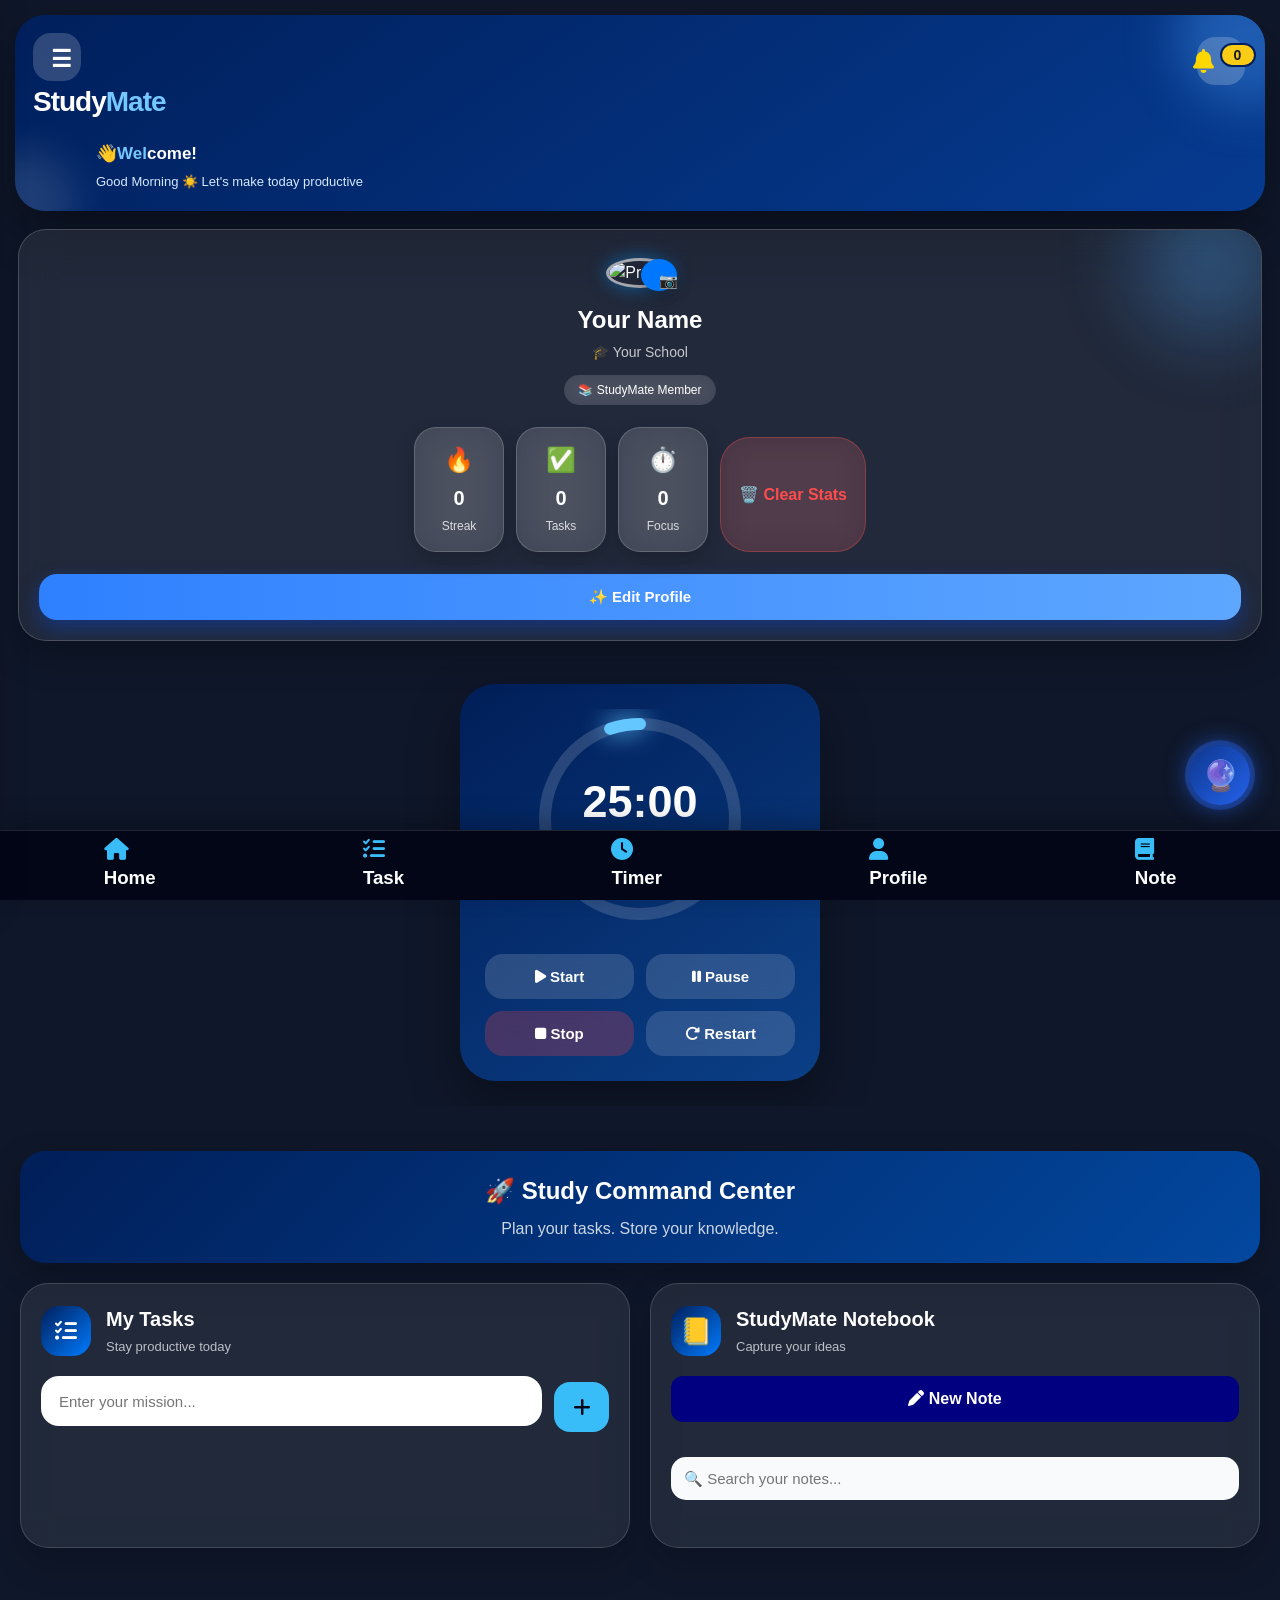
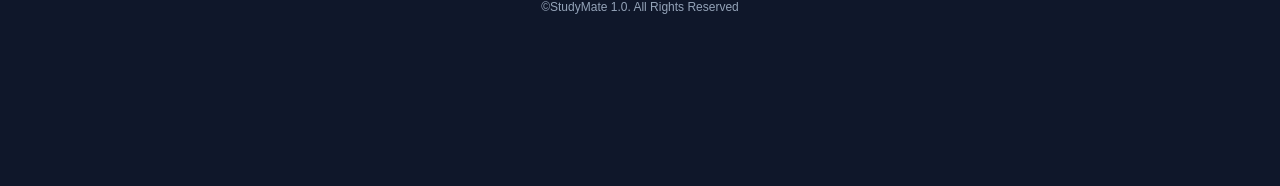
==== commit dc19d2a1: "Add files via upload" ====
--- a/index.html
+++ b/index.html
@@ -8,8 +8,7 @@
 
 <meta name="viewport" content="width=device-width, initial-scale=1.0">
 
-<meta name="google-adsense-account" content="ca-pub-9418634236117942">
-    
+
 <title>StudyMate</title>
 
 
@@ -36,7 +35,7 @@
 <!-- Font Awesome -->
 <link rel="stylesheet" href="https://cdnjs.cloudflare.com/ajax/libs/font-awesome/6.5.0/css/all.min.css">
 
-<script async src="https://pagead2.googlesyndication.com/pagead/js/adsbygoogle.js?client=ca-pub-9418634236117942"
+    <script async src="https://pagead2.googlesyndication.com/pagead/js/adsbygoogle.js?client=ca-pub-9418634236117942"
      crossorigin="anonymous"></script>
 </head>
   <body>  
@@ -81,9 +80,27 @@
 
 </div>
     <div id="homePage">  
+<div id="installBanner">
+
+    <div class="install-info">
+
+        <img src="icon-192.png" class="install-icon">
+
+        <div>
+
+            <h4>StudyMate</h4>
+
+            <p>Install for faster access & offline study.</p>
+
+        </div>
+
+    </div>
+
     <button id="installBtn">
-📲 Install StudyMate
-</button>
+        Install
+    </button>
+
+</div>
     <header>  
       <button id="menuBtn" onclick="openMenu()">☰</button>  
        <!-- Overlay -->  
@@ -127,7 +144,7 @@
   <div class="menu-item" onclick="showPage('aboutSection')">  
     ℹ️ <span>About</span>  
   </div>  
-  
+
   <div class="menu-footer">
 
 <img src="icon-192.png" class="menu-logo">
@@ -173,143 +190,440 @@
     <p>No notifications yet.</p>  
   </div> 
   </div>  
-  
+
     <section id="profileSection">  
-  <div id="profileCard">  
-  <img id="profileCardAvatar" src="default.png" alt="Profile Picture">
-  <h2 id="displayName">Your Name</h2>  
-    <p id="displaySchool">Your School</p>  <button onclick="showEditProfile()">  
-  Edit Profile  
-</button>
-
-  </div>    
+<div id="profileCard">
+
+    <div class="glass-glow"></div>
+
+    <div class="profile-top">
+
+        <img
+        id="profileCardAvatar"
+        src="default.png"
+        alt="Profile">
+
+        <button
+        class="camera-btn"
+        onclick="showEditProfile()">
+
+            📷
+
+        </button>
+
+    </div>
+
+    <h2 id="displayName">
+        Your Name
+    </h2>
+
+    <p id="displaySchool">
+        🎓 Your School
+    </p>
+
+    <span class="member-tag">
+        📚 StudyMate Member
+    </span>
+
+    <div class="mini-stats">
+
+    <div class="stat-chip" onclick="openProfileStat('streak')">
+
+        <span class="stat-icon">🔥</span>
+
+        <span class="stat-value"
+        id="profileStreak">0</span>
+
+        <small>Streak</small>
+
+    </div>
+
+
+    <div class="stat-chip" onclick="openProfileStat('tasks')">
+
+        <span class="stat-icon">✅</span>
+
+        <span class="stat-value"
+        id="profileTasks">0</span>
+
+        <small>Tasks</small>
+
+    </div>
+
+
+    <div class="stat-chip" onclick="openProfileStat('focus')">
+
+        <span class="stat-icon">⏱️</span>
+
+        <span class="stat-value"
+        id="profileFocusSessions">0</span>
+
+        <small>Focus</small>
+
+    </div>
+<button class="clearStatsBtn" onclick="clearProfileStats()">
+    🗑️ Clear Stats
+</button>
+</div>
+
+    <button
+    class="editBtn"
+    onclick="showEditProfile()">
+
+        ✨ Edit Profile
+
+    </button>
+
+</div>
   <div id="editProfile" style="display:none;">  
 <img id="displayAvatar" src="default.png" />  
 <input type="file" id="profilePicInput">  
     <input type="text" id="name" placeholder="Enter Your Name">  <input type="text" id="school" placeholder="Enter Your School">  
-  
+
  <button id="reset" onclick="resetProfile()">Reset Profile</button>  
-   
+
 <button id="save"onclick="saveProfile()">  
   Save  
 </button>
 
   </div>  
 </section>     
-<section id="timerSection">    <div class="circle">  <svg width="200" height="200">  
-  <circle class="bg" cx="100" cy="100" r="90"></circle>  
-  <circle class="progress" cx="100" cy="100" r="90"></circle>  
-</svg>  
+<section id="timerSection">
+
+<div class="timer-card">
+
+<div class="circle">
+<div class="focus-flame"></div>
+<svg width="220" height="220">
+
+<circle class="bg" cx="110" cy="110" r="95"></circle>
+
+<circle class="progress" cx="110" cy="110" r="95"></circle>
+
+</svg>
+
+
+<div class="timer-center">
+
 <h2 id="timer">25:00</h2>
 
-  </div>    <div id="timerBtn">  
-    <button id="startBtn" onclick="startTimer()">  
-      <i class="fa-solid fa-play"></i> Start  
-    </button>  <button id="restartBtn" onclick="resetTimer()">  
-  <i class="fa-solid fa-refresh"></i> Restart  
-</button>
-
-  </div> 
-  </section> 
-  <section id="tasks">  
-  <div class="addNewTask">  
-      <h2><i class="fas fa-tasks"></i>My Tasks</h2>  
-    <input type="text" id="newTask" placeholder="Enter Your Task...">  
-      <button type="button" id="addTaskBtn">Add</button>  
-  </div>  
-  <ul id="taskList"></ul>  
-</section>  
-
-<section id="notebookSection">
-
-    <h2>📒 StudyMate Notebook</h2>
-
-    <button id="newNoteBtn">+ New Note</button>
-
-    <div id="noteEditor">
-
-        <input
+<p>Focus Mode</p>
+
+</div>
+
+</div>
+
+
+<div id="timerBtn">
+
+
+<button id="startBtn" onclick="startTimer()">
+<i class="fa-solid fa-play"></i>
+Start
+</button>
+
+
+<button id="pauseBtn" onclick="pauseTimer()">
+<i class="fa-solid fa-pause"></i>
+Pause
+</button>
+
+
+<button id="stopBtn" onclick="stopTimer()">
+<i class="fa-solid fa-stop"></i>
+Stop
+</button>
+
+
+<button id="restartBtn" onclick="resetTimer()">
+<i class="fa-solid fa-rotate-right"></i>
+Restart
+</button>
+
+
+</div>
+
+
+</div>
+
+
+<audio id="tickSound" src="tick.mp3" preload="auto"></audio>
+
+
+</section>
+  <!-- =========================
+     STUDYMATE STUDY CENTER
+========================= -->
+
+<section id="studyCenter">
+
+    <div class="study-center-header">
+        <h2>
+            🚀 Study Command Center
+        </h2>
+
+        <p>
+            Plan your tasks. Store your knowledge.
+        </p>
+    </div>
+
+
+    <div class="study-dashboard">
+
+
+        <!-- TASK CARD -->
+
+        <div class="dashboard-card task-dashboard">
+
+            <div class="card-title">
+                <div class="icon-box">
+                    <i class="fas fa-tasks"></i>
+                </div>
+
+                <div>
+                    <h3>My Tasks</h3>
+                    <span>
+                        Stay productive today
+                    </span>
+                </div>
+
+            </div>
+
+
+            <div class="task-input-box">
+
+                <input 
+                type="text" 
+                id="newTask"
+                placeholder="Enter your mission..."
+                >
+
+
+                <button 
+                id="addTaskBtn"
+                type="button">
+
+                    <i class="fas fa-plus"></i>
+
+                </button>
+
+            </div>
+
+
+            <ul id="taskList"></ul>
+
+
+        </div>
+
+
+
+
+        <!-- NOTEBOOK CARD -->
+
+
+        <div class="dashboard-card notebook-dashboard">
+
+
+            <div class="card-title">
+
+                <div class="icon-box note-icon">
+
+                    📒
+
+                </div>
+
+
+                <div>
+
+                    <h3>
+                        StudyMate Notebook
+                    </h3>
+
+                    <span>
+                        Capture your ideas
+                    </span>
+
+                </div>
+
+
+            </div>
+
+
+
+            <button 
+            id="newNoteBtn"
+            class="new-note-btn">
+
+                <i class="fas fa-pen"></i>
+                New Note
+
+            </button>
+
+
+
+
+            <div id="noteEditor">
+<button id="closeNoteEditor" class="close-editor-btn">
+    ✖ Close
+</button>
+
+                <input
+                type="text"
+                id="noteTitle"
+                placeholder="Enter note title"
+                >
+
+
+                <textarea
+                id="noteContent"
+                placeholder="Write your note here..."
+                ></textarea>
+
+
+                <select id="noteCategory">
+
+                    <option value="General">
+                    📚 General
+                    </option>
+
+                    <option value="Physics">
+                    ⚛️ Physics
+                    </option>
+
+                    <option value="Mathematics">
+                    ➗ Mathematics
+                    </option>
+
+                    <option value="English">
+                    📖 English
+                    </option>
+
+                    <option value="Chemistry">
+                    🧪 Chemistry
+                    </option>
+
+                    <option value="Biology">
+                    🌱 Biology
+                    </option>
+
+                </select>
+
+
+
+                <select id="noteColor">
+
+                    <option value="#ffffff">
+                    ⚪ White
+                    </option>
+
+                    <option value="#dbeafe">
+                    🔵 Blue
+                    </option>
+
+                    <option value="#dcfce7">
+                    🟢 Green
+                    </option>
+
+                    <option value="#fef9c3">
+                    🟡 Yellow
+                    </option>
+
+                    <option value="#ffe4e6">
+                    🩷 Pink
+                    </option>
+
+                </select>
+
+
+
+
+                <div class="passwordBox">
+
+                    <input
+                    type="password"
+                    id="notePassword"
+                    placeholder="Password (Optional)"
+                    >
+
+
+                    <button
+                    type="button"
+                    id="togglePassword">
+
+                    👁
+
+                    </button>
+
+
+                </div>
+
+
+
+
+                <button 
+                id="saveNoteBtn"
+                class="save-note-btn">
+
+                    💾 Save Note
+
+                </button>
+
+
+            </div>
+
+
+
+
+
+            <input
             type="text"
-            id="noteTitle"
-            placeholder="Enter note title"
-        >
-
-        <textarea
-            id="noteContent"
-            placeholder="Write your note here..."
-        ></textarea>
-
-        <select id="noteCategory">
-            <option value="General">📚 General</option>
-            <option value="Physics">⚛️ Physics</option>
-            <option value="Mathematics">➗ Mathematics</option>
-            <option value="English">📖 English</option>
-            <option value="Chemistry">🧪 Chemistry</option>
-            <option value="Biology">🌱 Biology</option>
-        </select>
-
-        <select id="noteColor">
-            <option value="#ffffff">⚪ White</option>
-            <option value="#dbeafe">🔵 Blue</option>
-            <option value="#dcfce7">🟢 Green</option>
-            <option value="#fef9c3">🟡 Yellow</option>
-            <option value="#ffe4e6">🩷 Pink</option>
-        </select>
-
-        <div class="passwordBox">
-
-            <input
-                type="password"
-                id="notePassword"
-                placeholder="Password (Optional)"
+            id="searchNotes"
+            placeholder="🔍 Search your notes..."
             >
 
-            <button
-                type="button"
-                id="togglePassword"
-            >
-                👁
-            </button>
+
+
+            <div id="notesContainer"></div>
+
+
+
+            <div id="noteModal">
+
+
+                <div id="noteModalContent">
+
+
+                    <span id="closeNote">
+                    &times;
+                    </span>
+
+
+                    <h2 id="viewTitle"></h2>
+
+
+                    <p id="viewCategory"></p>
+
+
+                    <div id="viewContent"></div>
+
+
+                    <small id="viewDate"></small>
+
+
+                </div>
+
+
+            </div>
+
+
 
         </div>
 
-        <button id="saveNoteBtn">
-            Save Note
-        </button>
 
     </div>
 
-    <input
-        type="text"
-        id="searchNotes"
-        placeholder="🔍 Search notes..."
-    >
-
-    <div id="notesContainer">
-
-    </div>
-    
-    <div id="noteModal">
-
-    <div id="noteModalContent">
-
-        <span id="closeNote">&times;</span>
-
-        <h2 id="viewTitle"></h2>
-
-        <p id="viewCategory"></p>
-
-        <div id="viewContent"></div>
-
-        <small id="viewDate"></small>
-
-
-    </div>
-
-</div>
 
 </section>
-  
 <section id="bottomNav">  
   <div class="home" onclick="goToSection('homePage')">  
   <i class="fa-solid fa-home"></i>  
@@ -543,103 +857,215 @@
 
 <section id="musicSection" style="display:none;">
 
-  <button class="back-btn" style="height:40px; margin-bottom:20px;" onclick="showHome()">
-    ← Back
-  </button>
-
-  <h1 style="text-align:center; margin:10px;" class="music-title">🎵 Focus Music</h1>
-
-<p id="nowPlaying">🎵 Nothing playing</p>
+<div class="music-header">
+
+<button class="back-btn" onclick="showHome()">
+← Back
+</button>
+
+<h1>🎵 Focus Music</h1>
+
+<p>Relax • Focus • Study</p>
+
+</div>
+
+
+<!-- NOW PLAYING -->
+
+<div class="player-card">
+
+<div class="player-glow"></div>
+
+<div class="player-top">
+
+<span class="playing-badge">
+🎧 NOW PLAYING
+</span>
+
+<span class="music-count">
+8 Focus Tracks
+</span>
+
+</div>
+
+<div class="player-center">
+
+<div class="disc">
+
+<div class="disc-inner">
+
+🎵
+
+</div>
+
+</div>
+
+<div class="player-info">
+
+<h2 id="nowPlayingTitle">
+Nothing Playing
+</h2>
+
+<p id="nowPlaying">
+Choose a soundtrack to begin your focus session.
+</p>
+<p id="personalSongName">
+</p>
+<div class="equalizer">
+
+<span></span>
+<span></span>
+<span></span>
+<span></span>
+
+</div>
+
+</div>
+
+</div>
+
+</div>
+
+<!-- LOCAL MUSIC -->
+
+<div class="library-card">
+
+<h2>📁 Your Music</h2>
+
+<p>Add songs from your phone.</p>
+
+<input
+type="file"
+id="myMusicPicker"
+accept="audio/*"
+multiple
+style="display:none"
+>
+
+<button id="addMyMusicBtn" class="music-btn">
+🎧 Choose Music
+</button>
+
+<div id="myMusicList"></div>
+
+</div>
+
+
+<!-- FOCUS MUSIC -->
+
+<h2 class="section-title">
+✨ StudyMate Collection
+</h2>
 
 <div class="music-grid">
 
-  <div class="music-card">
-    <h3>🎹 Emotional Piano</h3>
-    <p>Soft emotional piano for deep concentration.</p>
-    <button onclick="playMusic('calm')">▶ Play</button>
-    <button onclick="toggleFavorite('calm')">⭐</button>
-  </div>
-
-  <div class="music-card">
-    <h3>🌧 Deep Rain</h3>
-    <p>Heavy rain sounds for maximum focus.</p>
-    <button onclick="playMusic('sky')">▶ Play</button>
-    <button onclick="toggleFavorite('sky')">⭐</button>
-  </div>
-
-  <div class="music-card">
-    <h3>🌊 Ocean Waves</h3>
-    <p>Relax with peaceful ocean waves.</p>
-    <button onclick="playMusic('ocean')">▶ Play</button>
-    <button onclick="toggleFavorite('ocean')">⭐</button>
-  </div>
-  
-    <div class="music-card">
-    <h3>🌌 Night Sky</h3>
-    <p>Relax with peaceful keys.</p>
-    <button onclick="playMusic('silent')">▶ Play</button>
-    <button onclick="toggleFavorite('silent')">⭐</button>
-  </div>
-
-  <div class="music-card">
-    <h3>🌲 Forest</h3>
-    <p>Nature ambience with birds and wind.</p>
-    <button onclick="playMusic('space')">▶ Play</button>
-    <button onclick="toggleFavorite('space')">⭐</button>
-  </div>
-
-  <div class="music-card">
-    <h3>☕ Coffee Shop</h3>
-    <p>Study like you're in a cozy café.</p>
-    <button onclick="playMusic('storm')">▶ Play</button>
-    <button onclick="toggleFavorite('storm')">⭐</button>
-  </div>
-
-  <div class="music-card">
-    <h3>🔥 Fireplace</h3>
-    <p>Warm crackling fireplace ambience.</p>
-    <button onclick="playMusic('piano')">▶ Play</button>
-    <button onclick="toggleFavorite('piano')">⭐</button>
-  </div>
-
-  <div class="music-card">
-    <h3>🕯 Meditation</h3>
-    <p>Calm meditation background.</p>
-    <button onclick="playMusic('meditation')">▶ Play</button>
-    <button onclick="toggleFavorite('meditation')">⭐</button>
-  </div>
-
-</div>
-
-<div class="music-controls">
-
-  <button onclick="resumeMusic()">▶ Play</button>
-
-  <button onclick="pauseMusic()">⏸ Pause</button>
-
-  <button onclick="stopMusic()">⏹ Stop</button>
-
-  <br><br>
-
-  <label>🔊 Volume</label>
-
-  <input
-    type="range"
-    id="musicVolume"
-    min="0"
-    max="1"
-    step="0.1"
-    value="0.5">
-
-</div>
-
+<div class="music-card" onclick="playMusic('calm')">
+<div class="music-icon">🎹</div>
+<h3>Emotional Piano</h3>
+<p>Deep Focus</p>
+</div>
+
+<div class="music-card" onclick="playMusic('sky')">
+<div class="music-icon">🌧</div>
+<h3>Rain</h3>
+<p>Peaceful</p>
+</div>
+
+<div class="music-card" onclick="playMusic('ocean')">
+<div class="music-icon">🌊</div>
+<h3>Ocean</h3>
+<p>Calm Waves</p>
+</div>
+
+<div class="music-card" onclick="playMusic('silent')">
+<div class="music-icon">🌌</div>
+<h3>Night Sky</h3>
+<p>Quiet</p>
+</div>
+
+<div class="music-card" onclick="playMusic('space')">
+<div class="music-icon">🌲</div>
+<h3>Forest</h3>
+<p>Nature</p>
+</div>
+
+<div class="music-card" onclick="playMusic('storm')">
+<div class="music-icon">☕</div>
+<h3>Coffee Shop</h3>
+<p>Café Ambience</p>
+</div>
+
+<div class="music-card" onclick="playMusic('piano')">
+<div class="music-icon">🔥</div>
+<h3>Fireplace</h3>
+<p>Warm Relaxation</p>
+</div>
+
+<div class="music-card" onclick="playMusic('meditation')">
+<div class="music-icon">🕯</div>
+<h3>Meditation</h3>
+<p>Peaceful</p>
+</div>
+
+</div>
+
+
+<!-- PLAYER -->
+
+
+<audio id="personalAudio"></audio>
+<div id="miniPlayer" class="mini-player">
+
+    <div class="mini-left">
+
+        <div class="mini-disc">
+            🎵
+        </div>
+
+        <div>
+            <h3 id="miniTitle">
+                Nothing Playing
+            </h3>
+
+            <p id="miniStatus">
+                Choose a song
+            </p>
+        </div>
+
+    </div>
+
+    <div class="mini-controls">
+
+        <button onclick="resumeMusic()">
+            ▶
+        </button>
+
+        <button onclick="pauseMusic()">
+            ⏸
+        </button>
+
+        <button onclick="stopMusic()">
+            ✖
+        </button>
+
+    </div>
+
+
+</div>
+<input
+type="range"
+id="musicVolume"
+min="0"
+max="1"
+step="0.1"
+value="0.5">
 </section>
 
 <section id="settingsSection" style="display:none;">
 
   <div class="page-header">
     <button onclick="showHome()" class="back-btn">← Back</button>
-    
+
   </div>
 <h1 id="set">⚙️ Settings</h1>
   <div class="settings-container">
@@ -677,13 +1103,13 @@
       <p>Clear all saved data</p>
       <button onclick="resetAllData()">Reset</button>
     </div>
-    
+
     <div class="setting-card">
       <h3>🌙 Dark Mode</h3>
       <p>Change your theme</p>
       <button id="themeBtn" onclick="toggleTheme()">🌙 Midnight Theme</button>
     </div>
-    
+
     <div class="setting-card">
 
 <h3>Focus Duration</h3>
@@ -708,19 +1134,41 @@
 </button>
 </div>
 
-<div class="setting-card">
-
-<h3>Study Reminder</h3>
-
-<label>
-<input type="checkbox" id="reminderToggle">
- Enable Study Reminder
-</label>
-
-
-<input 
-type="time" 
-id="reminderTime">
+<div class="setting-card reminder-card">
+
+    <div class="setting-header">
+        <h3>📚 Study Reminders</h3>
+        <p>Create reminders for your study sessions</p>
+    </div>
+
+
+    <div class="add-reminder-box">
+
+        <input 
+        type="text" 
+        id="reminderTitle"
+        placeholder="Reminder name (e.g Physics Revision)"
+        >
+
+
+        <input 
+        type="time" 
+        id="reminderTime"
+        >
+
+
+        <button id="addReminderBtn">
+            ＋ Add Reminder
+        </button>
+
+    </div>
+
+
+    <div id="reminderList">
+
+        <!-- Reminders appear here -->
+
+    </div>
 
 
 </div>
@@ -748,7 +1196,9 @@
 
 
 </div>
-
+<button id="logoutBtn" class="danger-btn">
+    🚪 Logout
+</button>
   </div>
 
 </section>
@@ -988,7 +1438,7 @@
 
 
 <div class="calc-buttons">
-  
+
 <button onclick="calcInput('7')">7</button>
 <button onclick="calcInput('8')">8</button>
 <button onclick="calcInput('9')">9</button>
@@ -1195,6 +1645,225 @@
 <audio id="notificationSound" preload="auto">
   <source src="notification.mp3" type="audio/mpeg">
 </audio>
+<script type="module" src="firebase.js"></script>
     <script src="main.js"></script>  
+    <!-- STUDYMATE AI -->
+<!-- =========================
+     STUDYMATE AI
+========================= -->
+
+<div id="aiButton" onclick="toggleAI()">
+
+    <div class="aiGlow"></div>
+
+    <div class="aiOrb">
+        🔮
+    </div>
+
+</div>
+
+
+<div id="aiChat">
+
+<div class="aiHeader">
+
+<div class="aiProfile">
+
+<div class="aiAvatar">
+
+ 🔮
+
+<div class="onlineDot"></div>
+
+</div>
+
+<div>
+
+<h3>StudyMate AI</h3>
+
+<p>Your Smart Study Companion</p>
+
+</div>
+
+</div>
+
+<div class="aiActions">
+  
+  <button onclick="openHistory()">
+
+📚
+
+</button>
+
+<button onclick="toggleAIFullscreen()" title="Fullscreen">
+
+⛶
+
+</button>
+
+
+<button title="Clear Chat" onclick="clearAIChat()">
+
+🗑
+
+</button>
+
+
+<button onclick="toggleAI()" title="Close">
+
+✖
+
+</button>
+
+</div>
+
+</div>
+
+
+
+<div id="aiMessages">
+
+<div class="aiMessage bot">
+
+<div class="bubble">
+
+👋 Welcome to <b>StudyMate AI</b>.
+
+<br><br>
+
+Ask me anything:
+
+<br><br>
+
+📚 Learning
+
+<br>
+
+💡 Ideas
+
+<br>
+
+✍️ Writing
+
+<br>
+
+🧠 Explanations
+
+<br>
+
+🎯 Exam Preparation
+
+<br>
+
+💡 Study Tips
+
+<br>
+
+🌍 General questions
+
+</div>
+
+</div>
+
+</div>
+<div id="historyOverlay" onclick="closeHistory()"></div>
+<div id="historyPanel">
+
+<div class="historyHeader">
+
+<div>
+<h3>📚 Chats</h3>
+
+</div>
+
+
+<button onclick="closeHistory()">
+✖
+</button>
+
+</div>
+<button onclick="newAIChat()" class="newChatBtn">
+➕ New Chat
+</button>
+<div id="historyList"></div>
+
+</div>
+
+<div class="typingBox" id="typingBox">
+
+<div class="typingBubble">
+
+<span></span>
+
+<span></span>
+
+<span></span>
+
+</div>
+
+</div>
+
+<div class="aiModes">
+
+<button onclick="setAIMode('normal',this)" class="active">
+💬 Chat
+</button>
+
+<button onclick="setAIMode('math',this)">
+📐 Math
+</button>
+
+<button onclick="setAIMode('science',this)">
+🧪 Science
+</button>
+
+<button onclick="setAIMode('summary',this)">
+📝 Summary
+</button>
+
+<button onclick="setAIMode('quiz',this)">
+🧠 Quiz
+</button>
+
+<button onclick="setAIMode('flashcards',this)">
+📖 Cards
+</button>
+
+<button onclick="setAIMode('planner',this)">
+🎯 Planner
+</button>
+
+</div>
+<div class="aiInput">
+
+
+<button class="voiceBtn">
+
+🎤
+
+</button>
+
+
+<input
+
+id="aiQuestion"
+
+placeholder="Ask anything..."
+
+autocomplete="off"
+
+>
+
+
+<button onclick="sendAI()">
+
+<i class="fa-solid fa-paper-plane"></i>
+
+</button>
+
+
+</div>
+
+</div>
   </body>  
-</html> 
+</html> 
--- a/style.css
+++ b/style.css
@@ -130,388 +130,946 @@
 }
 
 
-/*=====================
-HEADER
-=====================*/
+/* ==========================
+   STUDYMATE PREMIUM HEADER
+========================== */
+
+/* ==========================
+   STUDYMATE FUTURE HEADER
+========================== */
 
 header{
 
+    position:relative;
+
+    margin:15px;
+
+    padding:18px 18px 20px;
+
+
+    border-radius:30px;
+
+
+    background:
+    linear-gradient(
+    145deg,
+    #001f5b,
+    #063b91
+    );
+
+
+    overflow:hidden;
+
+
+    box-shadow:
+    0 20px 45px rgba(0,0,0,.35);
+
+
+    color:white;
+
+}
+
+
+/* floating glow */
+
+header::before{
+
+    content:"";
+
+    position:absolute;
+
+    width:140px;
+    height:140px;
+
+    right:-50px;
+    top:-50px;
+
+
+    background:
+    rgba(77,163,255,.35);
+
+
+    border-radius:50%;
+
+
+    filter:blur(25px);
+
+}
+
+
+
+header::after{
+
+    content:"";
+
+    position:absolute;
+
+    width:100px;
+    height:100px;
+
+    left:-40px;
+    bottom:-40px;
+
+
+    background:
+    rgba(255,255,255,.12);
+
+
+    border-radius:50%;
+
+
+    filter:blur(20px);
+
+}
+
+
+
+/* MENU BUTTON */
+
+#menuBtn{
+
+    position:relative;
+
+    z-index:2;
+
+
+    width:48px;
+
+    height:48px;
+
+
+    border-radius:18px;
+
+
+    border:none;
+
+
+    background:
+    rgba(255,255,255,.18);
+
+
+    color:white;
+
+
+    font-size:23px;
+
+
+    backdrop-filter:blur(15px);
+
+}
+
+
+
+/* LOGO */
+
+header h1{
+
+    position:relative;
+
+    z-index:2;
+
+
+    margin:0;
+
+
+    font-size:28px;
+
+    letter-spacing:-1px;
+
+
+    font-weight:900;
+
+}
+
+
+
+.span{
+
+    color:#75c7ff;
+
+}
+
+
+/* WELCOME CARD */
+
+
+#userName{
+
+    position:relative;
+
+    z-index:2;
+
+
+    margin:18px 0 5px 63px;
+
+
+    font-size:17px;
+
+
+    color:white;
+
+}
+
+
+
+#greetingText{
+
+    position:relative;
+
+    z-index:2;
+
+
+    margin-left:63px;
+
+
+    font-size:13px;
+
+
+    color:#d7e8ff;
+
+}
+
+
+
+/* NOTIFICATION */
+
+
+.notification-icon{
+
+    position:absolute;
+
+
+    right:20px;
+
+    top:22px;
+
+
+    z-index:5;
+
+
+    width:48px;
+
+    height:48px;
+
+
+    display:flex;
+
+    align-items:center;
+
+    justify-content:center;
+
+
+    border-radius:18px;
+
+
+    background:
+    rgba(255,255,255,.2);
+
+
+    backdrop-filter:blur(15px);
+
+
+    font-size:21px;
+
+
+    cursor:pointer;
+
+
+}
+
+
+
+.badge{
+
+    position:absolute;
+
+
+    top:-5px;
+
+    right:-5px;
+
+
+    background:#ff3b5c;
+
+
+    color:white;
+
+
+    width:20px;
+
+    height:20px;
+
+
+    border-radius:50%;
+
+
+    display:flex;
+
+    align-items:center;
+
+    justify-content:center;
+
+
+    font-size:11px;
+
+
+    font-weight:bold;
+
+
+    border:2px solid #001f5b;
+
+}
+
+/* ==========================
+   SIDE MENU PREMIUM
+========================== */
+
+
+#sideMenu{
+
+position:fixed;
+
+top:0;
+
+left:-320px;
+
+width:290px;
+
+height:100vh;
+
+
 background:
+
+rgba(0,31,91,.95);
+
+
+backdrop-filter:blur(20px);
+
+
+transition:.35s ease;
+
+
+z-index:2000;
+
+
+padding:20px;
+
+
+overflow-y:auto;
+
+
+box-shadow:
+
+10px 0 40px rgba(0,0,0,.4);
+
+}
+
+
+
+#sideMenu.active{
+
+left:0;
+
+}
+
+
+
+/* PROFILE CARD */
+
+
+.menu-profile{
+
+display:flex;
+
+align-items:center;
+
+gap:15px;
+
+
+padding:15px;
+
+
+border-radius:20px;
+
+
+background:
+
+rgba(255,255,255,.12);
+
+
+margin-bottom:20px;
+
+}
+
+
+
+.avatar img{
+
+width:65px;
+
+height:65px;
+
+border-radius:50%;
+
+
+object-fit:cover;
+
+
+border:
+
+3px solid rgba(255,255,255,.5);
+
+}
+
+
+
+.profile-text h3{
+
+color:white;
+
+margin:0;
+
+}
+
+
+.profile-text p{
+
+margin:4px 0;
+
+font-size:13px;
+
+color:#cbdcff;
+
+}
+
+
+
+/* MENU ITEMS */
+
+
+.menu-item{
+
+display:flex;
+
+align-items:center;
+
+gap:15px;
+
+
+padding:14px;
+
+
+margin:8px 0;
+
+
+border-radius:16px;
+
+
+color:white;
+
+font-weight:600;
+
+
+background:
+
+rgba(255,255,255,.08);
+
+
+transition:.3s;
+
+}
+
+
+
+.menu-item:hover{
+
+background:
+
+rgba(77,163,255,.35);
+
+
+transform:translateX(5px);
+
+}
+
+
+
+/* FOOTER */
+
+
+.menu-footer{
+
+margin-top:40px;
+
+text-align:center;
+
+color:white;
+
+opacity:.9;
+
+}
+
+
+.menu-logo{
+
+width:70px;
+
+height:70px;
+
+border-radius:18px;
+
+}
+
+
+
+.menu-tagline{
+
+color:#7fc4ff;
+
+font-size:13px;
+
+}
+
+
+
+.menu-quote{
+
+font-size:13px;
+
+line-height:1.5;
+
+color:#d9e8ff;
+
+}
+
+
+
+.menu-version{
+
+display:inline-block;
+
+padding:6px 15px;
+
+border-radius:20px;
+
+
+background:
+
+rgba(255,255,255,.15);
+
+
+font-size:12px;
+
+margin-top:10px;
+
+}
+
+
+
+/* OVERLAY */
+
+
+#overlay{
+
+position:fixed;
+
+inset:0;
+
+
+background:
+
+rgba(0,0,0,.5);
+
+
+display:none;
+
+
+z-index:1500;
+
+}
+
+
+#overlay.active{
+
+display:block;
+
+}
+
+
+
+
+
+
+/* ===============================
+      GLASS PROFILE CARD
+=============================== */
+
+#profileCard{
+
+position:relative;
+
+overflow:hidden;
+
+padding:20px;
+
+margin:18px;
+
+border-radius:28px;
+
+background:
+rgba(255,255,255,.08);
+
+backdrop-filter:blur(20px);
+
+-webkit-backdrop-filter:blur(20px);
+
+border:1px solid rgba(255,255,255,.18);
+
+box-shadow:
+
+0 15px 35px rgba(0,0,0,.25);
+
+text-align:center;
+
+}
+
+
+/* Animated glow */
+
+.glass-glow{
+
+position:absolute;
+
+width:220px;
+
+height:220px;
+
+background:
+
+radial-gradient(
+
+#4aa8ff,
+
+transparent 70%
+
+);
+
+top:-80px;
+
+right:-60px;
+
+opacity:.45;
+
+filter:blur(35px);
+
+animation:
+
+floatGlow 6s ease-in-out infinite;
+
+}
+
+
+@keyframes floatGlow{
+
+0%{
+
+transform:
+
+translateY(0);
+
+}
+
+50%{
+
+transform:
+
+translateY(18px);
+
+}
+
+100%{
+
+transform:
+
+translateY(0);
+
+}
+
+}
+
+
+
+/* Avatar */
+
+.profile-top{
+
+position:relative;
+
+display:inline-block;
+
+margin-top:8px;
+
+}
+
+
+#profileCardAvatar{
+
+width:82px;
+
+height:82px;
+
+border-radius:50%;
+
+border:3px solid
+
+rgba(255,255,255,.6);
+
+object-fit:cover;
+
+box-shadow:
+
+0 0 18px
+
+rgba(0,150,255,.5);
+
+}
+
+
+
+/* Camera Button */
+
+.camera-btn{
+
+position:absolute;
+
+right:-3px;
+
+bottom:-3px;
+
+width:32px;
+
+height:32px;
+
+border:none;
+
+border-radius:50%;
+
+background:#0077ff;
+
+color:white;
+
+font-size:15px;
+
+cursor:pointer;
+
+box-shadow:
+
+0 5px 15px
+
+rgba(0,0,0,.3);
+
+}
+
+
+
+/* Name */
+
+#displayName{
+
+margin-top:14px;
+
+font-size:24px;
+
+font-weight:700;
+
+color:white;
+
+}
+
+
+
+/* School */
+
+#displaySchool{
+
+margin-top:4px;
+
+color:
+
+rgba(255,255,255,.75);
+
+font-size:14px;
+
+}
+
+
+
+/* Badge */
+
+.member-tag{
+
+display:inline-block;
+
+margin-top:12px;
+
+padding:6px 14px;
+
+border-radius:30px;
+
+background:
+
+rgba(255,255,255,.12);
+
+color:white;
+
+font-size:12px;
+
+backdrop-filter:blur(10px);
+
+}
+
+
+
+/* Stats */
+
+.mini-stats{
+
+display:flex;
+
+justify-content:center;
+
+gap:12px;
+
+margin:22px 0;
+
+flex-wrap:wrap;
+
+}
+
+
+.stat-chip{
+
+width:90px;
+
+padding:14px 10px;
+
+border-radius:22px;
+
+background:rgba(255,255,255,.12);
+
+backdrop-filter:blur(18px);
+
+-webkit-backdrop-filter:blur(18px);
+
+border:1px solid rgba(255,255,255,.18);
+
+text-align:center;
+
+cursor:pointer;
+
+transition:.25s;
+
+box-shadow:
+
+0 8px 20px rgba(0,0,0,.18);
+
+}
+
+
+.stat-chip:hover{
+
+transform:translateY(-4px);
+
+background:rgba(255,255,255,.18);
+
+}
+
+
+.stat-chip:active{
+
+transform:scale(.96);
+
+}
+
+
+.stat-icon{
+
+display:block;
+
+font-size:24px;
+
+margin-bottom:5px;
+
+}
+
+
+.stat-value{
+
+display:block;
+
+font-size:20px;
+
+font-weight:bold;
+
+color:#fff;
+
+}
+
+
+.stat-chip small{
+
+color:rgba(255,255,255,.8);
+
+font-size:12px;
+
+}
+
+/* Edit Button */
+
+.editBtn{
+
+width:100%;
+
+padding:14px;
+
+border:none;
+
+border-radius:18px;
+
+background:
+
 linear-gradient(
-135deg,
-#1E293B,
-#0F172A
+
+90deg,
+
+#2f80ff,
+
+#5ea7ff
+
 );
 
-padding:24px;
-
-border-radius:
-0 0 28px 28px;
-
-box-shadow:var(--shadow);
-
-position:relative;
-
-}
-
-header h1{
-
-text-align:center;
-
-font-size:32px;
-
-font-weight:700;
-
-letter-spacing:.5px;
-
-}
-
-.span{
-
-color:#60A5FA;
-
-}
-
-
-/*=====================
-WELCOME
-=====================*/
-
-#userName{
-
-margin-top:22px;
-
-text-align:center;
-
-font-size:24px;
+color:white;
 
 font-weight:bold;
 
-color:gold;
-
-animation:slideDown .6s;
-
-}
-
-#greetingText{
-
-margin-top:6px;
-
-text-align:center;
-
 font-size:15px;
 
-color:var(--muted);
-
-}
-
-@keyframes slideDown{
-
-from{
-
-opacity:0;
-
-transform:translateY(-15px);
-
-}
-
-to{
-
-opacity:1;
-
-transform:none;
-
-}
-
-}
-
-
-/*=====================
-OVERLAY
-=====================*/
-
-#overlay{
-
-position:fixed;
-
-inset:0;
-
-background:rgba(0,0,0,.55);
-
-display:none;
-
-backdrop-filter:blur(3px);
-
-z-index:90;
-
-}
-
-#overlay.active{
-
-display:block;
-
-}
-
-
-/*=====================
-SIDE MENU
-=====================*/
-
-#sideMenu{
-
-position:fixed;
-
-top:0;
-
-left:-290px;
-
-width:290px;
-
-height:100%;
-
-background:#101827;
-
-padding:22px;
-
-overflow-y:auto;
-
-transition:.35s;
-
-z-index:100;
+cursor:pointer;
 
 box-shadow:
-10px 0 30px rgba(0,0,0,.35);
-
-}
-
-#sideMenu.active{
-
-left:0;
-
-}
-
-.menu-header{
-
-display:flex;
-
-justify-content:space-between;
-
-align-items:center;
-
-margin-bottom:20px;
-
-}
-
-.menu-header h2{
-
-font-size:22px;
-
-}
-
-.menu-item{
-
-display:flex;
-
-align-items:center;
-
-gap:14px;
-
-padding:15px;
-
-margin:8px 0;
-
-border-radius:18px;
+
+0 8px 20px
+
+rgba(0,80,255,.35);
 
 transition:.25s;
 
-cursor:pointer;
-
-}
-
-.menu-item:hover{
-
-background:rgba(255,255,255,.08);
-
-transform:translateX(6px);
-
-}
-
-
-/*=====================
-MENU PROFILE
-=====================*/
-
-.menu-profile{
-
-display:flex;
-
-align-items:center;
-
-gap:14px;
-
-padding:16px;
-
-margin-bottom:20px;
-
-background:
-linear-gradient(
-145deg,
-#1E293B,
-#16213E
-);
-
-border-radius:20px;
-
-box-shadow:var(--shadow);
-
-}
-
-#menuAvatar{
-
-width:60px;
-
-height:60px;
-
-border-radius:50%;
-
-object-fit:cover;
-
-border:3px solid white;
-
-flex-shrink:0;
-
-}
-
-.profile-text{
-
-display:flex;
-
-flex-direction:column;
-
-justify-content:center;
-
-min-width:0;
-
-}
-
-.profile-text h3{
-
-font-size:16px;
-
-font-weight:bold;
-
-white-space:nowrap;
-
-overflow:hidden;
-
-text-overflow:ellipsis;
-
-}
-
-.profile-text p{
-
-font-size:13px;
-
-color:var(--muted);
-
-white-space:nowrap;
-
-overflow:hidden;
-
-text-overflow:ellipsis;
-
-}
-
-/*==================================
-        STUDYMATE CSS V2
-        PART 1B
-==================================*/
-
-
-/*=====================
-PROFILE SECTION
-=====================*/
-
-#profileSection{
-padding:18px;
-}
-
-#profileCard{
-
-background:
-linear-gradient(
-145deg,
-#1E293B,
-#0F172A
-);
-
-border-radius:26px;
-
-padding:24px;
-
-text-align:center;
-
-box-shadow:
-0 15px 35px rgba(0,0,0,.28);
-
-transition:.3s;
-
-}
-
-#profileCard:hover{
-
-transform:translateY(-4px);
-
-}
-
-#displayAvatar,
-#profileCardAvatar{
-
-width:95px;
-height:95px;
-
-border-radius:50%;
-
-object-fit:cover;
-
-display:block;
-
-margin:0 auto 15px;
-
-border:4px solid white;
-
-box-shadow:
-0 8px 25px rgba(0,0,0,.35);
-
-background:white;
-
-}
-
-#displayName{
-
-font-size:24px;
-
-font-weight:700;
-
-margin-top:8px;
-
-}
-
-#displaySchool{
-
-margin:10px 0 18px;
-
-color:var(--muted);
-
-font-size:15px;
-
-}
-
-#profileCard button{
-
-margin:6px;
-
-min-width:120px;
+}
+
+
+.editBtn:active{
+
+transform:scale(.97);
 
 }
 
@@ -913,165 +1471,350 @@
         STUDYMATE CSS V2
         PART 2A
 ==================================*/
-
-
-/*=====================
-TIMER SECTION
-=====================*/
-
+/* ==========================
+   FOCUS FLAME ANIMATION
+========================== */
+
+
+.focus-flame{
+
+position:absolute;
+
+inset:-15px;
+
+
+border-radius:50%;
+
+
+background:
+
+conic-gradient(
+
+from 0deg,
+
+transparent,
+
+#00d4ff,
+
+#65c7ff,
+
+#ffb347,
+
+#ff5e62,
+
+transparent
+
+);
+
+
+filter:
+
+blur(18px);
+
+
+opacity:0;
+
+
+animation:
+
+flameRotate 2s linear infinite;
+
+
+transition:.5s;
+
+
+z-index:0;
+
+}
+
+
+
+.circle.running .focus-flame{
+
+opacity:1;
+
+}
+
+
+
+.circle.running svg{
+
+position:relative;
+
+z-index:2;
+
+}
+
+
+
+.circle.running .timer-center{
+
+z-index:3;
+
+}
+
+
+
+
+@keyframes flameRotate{
+
+
+from{
+
+transform:rotate(0deg) scale(1);
+
+}
+
+
+50%{
+
+transform:rotate(180deg) scale(1.08);
+
+}
+
+
+to{
+
+transform:rotate(360deg) scale(1);
+
+}
+
+
+}
+
+
+
+/* Extra breathing effect */
+
+
+.circle.running{
+
+animation:
+
+focusPulse 1.5s infinite;
+
+}
+
+
+
+@keyframes focusPulse{
+
+
+0%,100%{
+
+transform:scale(1);
+
+}
+
+
+50%{
+
+transform:scale(1.03);
+
+}
+
+
+}
 #timerSection{
 
-width:92%;
-
-max-width:430px;
-
-margin:30px auto;
-
 padding:25px;
 
+display:flex;
+
+justify-content:center;
+
+}
+
+
+.timer-card{
+
+width:100%;
+
+max-width:360px;
+
+padding:25px;
+
+
+border-radius:35px;
+
+
 background:
+
 linear-gradient(
 145deg,
-#111827,
-#0F172A
+rgba(0,31,91,.95),
+rgba(10,70,150,.85)
 );
 
-border-radius:28px;
-
-display:flex;
-
-flex-direction:column;
-
-align-items:center;
 
 box-shadow:
-0 15px 35px rgba(0,0,0,.35);
-
-}
-
-
-/* TIMER CIRCLE */
+
+0 20px 50px rgba(0,0,0,.35);
+
+
+text-align:center;
+
+color:white;
+
+}
+
+
 
 .circle{
 
-width:240px;
-
-height:240px;
-
 position:relative;
 
-display:flex;
-
-justify-content:center;
-
-align-items:center;
-
-}
-
-
-.circle svg{
+width:220px;
+
+height:220px;
+
+margin:auto;
+
+}
+
+
+svg{
+
+transform:rotate(-90deg);
+
+}
+
+
+circle{
+
+fill:none;
+
+stroke-width:12;
+
+}
+
+
+.bg{
+
+stroke:rgba(255,255,255,.15);
+
+}
+
+
+.progress{
+
+stroke:#65c7ff;
+
+stroke-linecap:round;
+
+
+filter:
+drop-shadow(0 0 12px #65c7ff);
+
+transition:.5s;
+
+}
+
+
+
+.timer-center{
 
 position:absolute;
 
-width:240px;
-
-height:240px;
-
-transform:rotate(-90deg);
-
-}
-
-
-/* Background ring */
-
-.bg{
-
-fill:none;
-
-stroke:#334155;
-
-stroke-width:12;
-
-}
-
-
-/* Progress ring */
-
-.progress{
-
-fill:none;
-
-stroke:#22C55E;
-
-stroke-width:12;
-
-stroke-linecap:round;
-
-transition:.5s ease;
-
-}
-
-
-/* Timer text */
+top:50%;
+
+left:50%;
+
+transform:translate(-50%,-50%);
+
+}
+
 
 #timer{
 
-position:absolute;
-
-font-size:52px;
-
-font-weight:800;
-
-color:#38BDF8;
-
-letter-spacing:1px;
-
-}
-
-
-/* Timer buttons */
+font-size:45px;
+
+margin:0;
+
+font-weight:900;
+
+}
+
+
+
+.timer-center p{
+
+margin:5px;
+
+color:#bcdcff;
+
+}
+
+
 
 #timerBtn{
 
-display:flex;
-
-gap:15px;
-
-width:100%;
-
-margin-top:30px;
-
-}
+display:grid;
+
+grid-template-columns:1fr 1fr;
+
+gap:12px;
+
+margin-top:25px;
+
+}
+
 
 
 #timerBtn button{
 
-flex:1;
-
-font-size:16px;
+
+border:none;
 
 padding:14px;
 
-}
-
-
-/* Start */
-
-#startBtn{
-
-background:#2563EB;
-
-}
-
-
-/* Restart */
-
-#restartBtn{
-
-background:#F59E0B;
-
-}
-
+
+border-radius:18px;
+
+
+font-size:15px;
+
+
+font-weight:bold;
+
+
+color:white;
+
+
+background:
+
+rgba(255,255,255,.15);
+
+
+backdrop-filter:blur(10px);
+
+
+cursor:pointer;
+
+
+transition:.3s;
+
+}
+
+
+
+#timerBtn button:hover{
+
+transform:translateY(-3px);
+
+background:
+rgba(101,199,255,.35);
+
+}
+
+
+
+#stopBtn{
+
+background:
+rgba(255,70,70,.25)!important;
+
+}
 
 /*=====================
 TASK SECTION
@@ -1563,8 +2306,6 @@
 font-weight:bold;
 
 }
-
-
 /*=====================
 PROGRESS PAGE
 =====================*/
@@ -2042,112 +2783,834 @@
 
 }
 
-
-/*=====================
-MUSIC PAGE
-=====================*/
-
+.music-header{
+
+text-align:center;
+margin-bottom:25px;
+
+}
+
+.music-header h1{
+
+font-size:35px;
+margin:10px 0;
+color:#fff;
+
+}
+
+.music-header p{
+
+color:#9ca3af;
+
+}
+
+.player-card{
+
+position:relative;
+
+overflow:hidden;
+
+background:linear-gradient(135deg,#0f172a,#1e3a8a,#2563eb);
+
+border-radius:28px;
+
+padding:28px;
+
+margin:25px 0;
+
+color:white;
+
+box-shadow:0 20px 45px rgba(37,99,235,.35);
+
+}
+
+.player-glow{
+
+position:absolute;
+
+width:220px;
+
+height:220px;
+
+background:#60a5fa55;
+
+border-radius:50%;
+
+top:-80px;
+
+right:-80px;
+
+filter:blur(60px);
+
+}
+
+.player-top{
+
+display:flex;
+
+justify-content:space-between;
+
+align-items:center;
+
+margin-bottom:20px;
+
+position:relative;
+
+z-index:2;
+
+}
+
+.playing-badge{
+
+background:#ffffff22;
+
+padding:8px 16px;
+
+border-radius:50px;
+
+font-size:13px;
+
+font-weight:bold;
+
+backdrop-filter:blur(10px);
+
+}
+
+.music-count{
+
+font-size:13px;
+
+opacity:.85;
+
+}
+
+.player-center{
+
+display:flex;
+
+align-items:center;
+
+gap:20px;
+
+position:relative;
+
+z-index:2;
+
+}
+
+.disc{
+
+width:110px;
+
+height:110px;
+
+border-radius:50%;
+
+background:linear-gradient(145deg,#60a5fa,#2563eb);
+
+display:flex;
+
+justify-content:center;
+
+align-items:center;
+
+animation:spinDisc 12s linear infinite;
+
+animation-play-state:paused;
+
+box-shadow:0 0 30px rgba(96,165,250,.5);
+
+flex-shrink:0;
+
+}
+
+.disc-inner{
+
+width:82px;
+
+height:82px;
+
+border-radius:50%;
+
+background:#081126;
+
+display:flex;
+
+justify-content:center;
+
+align-items:center;
+
+font-size:34px;
+
+}
+
+.player-info{
+
+flex:1;
+
+}
+
+.player-info h2{
+
+margin:0;
+
+font-size:23px;
+
+}
+
+.player-info p{
+
+margin-top:8px;
+
+opacity:.9;
+
+line-height:1.5;
+
+}
+
+.equalizer{
+
+display:flex;
+
+gap:5px;
+
+margin-top:18px;
+
+height:24px;
+
+align-items:flex-end;
+
+}
+
+.equalizer span{
+
+width:5px;
+
+border-radius:10px;
+
+background:white;
+
+animation:equalizer 0.8s infinite ease-in-out;
+
+animation-play-state:paused;
+
+}
+
+.equalizer span:nth-child(2){
+
+animation-delay:.2s;
+
+}
+
+.equalizer span:nth-child(3){
+
+animation-delay:.4s;
+
+}
+
+.equalizer span:nth-child(4){
+
+animation-delay:.6s;
+
+}
+
+@keyframes equalizer{
+
+0%{height:6px;}
+
+50%{height:22px;}
+
+100%{height:10px;}
+
+}
+
+@keyframes spinDisc{
+
+from{
+
+transform:rotate(0deg);
+
+}
+
+to{
+
+transform:rotate(360deg);
+
+}
+
+}
+
+.library-card{
+
+background:#101828;
+
+padding:20px;
+
+border-radius:20px;
+
+margin-bottom:25px;
+
+text-align:center;
+
+}
+
+.music-btn{
+
+background:linear-gradient(135deg,#2563eb,#3b82f6);
+
+color:white;
+
+padding:14px 25px;
+
+border:none;
+
+border-radius:40px;
+
+font-size:16px;
+
+font-weight:bold;
+
+cursor:pointer;
+
+margin-top:15px;
+
+}
+
+.music-btn:hover{
+
+transform:scale(1.05);
+
+}
+
+.section-title{
+
+color:white;
+
+margin:20px 0;
+
+}
 
 .music-grid{
 
 display:grid;
 
-grid-template-columns:1fr;
-
-gap:18px;
-
-}
-
-
+grid-template-columns:repeat(auto-fit,minmax(150px,1fr));
+
+gap:15px;
+
+}
 
 .music-card{
 
+background:#111827;
+
+padding:18px;
+
+border-radius:18px;
+
+text-align:center;
+
+transition:.3s;
+
+cursor:pointer;
+
+}
+
+.music-card:hover{
+
+transform:translateY(-6px);
+
+background:#1d4ed8;
+
+}
+
+.music-icon{
+
+font-size:40px;
+
+margin-bottom:10px;
+
+}
+
+.music-card h3{
+
+color:white;
+
+margin:8px 0;
+
+}
+
+.music-card p{
+
+color:#cbd5e1;
+
+font-size:13px;
+
+}
+
+.bottom-player{
+
+position:sticky;
+
+bottom:15px;
+
+margin-top:30px;
+
+padding:18px;
+
+border-radius:25px;
+
+background:#0f172a;
+
+display:flex;
+
+align-items:center;
+
+justify-content:center;
+
+gap:12px;
+
+box-shadow:0 10px 30px rgba(0,0,0,.35);
+
+}
+
+.bottom-player button{
+
+width:55px;
+
+height:55px;
+
+border-radius:50%;
+
+border:none;
+
+font-size:20px;
+
+background:#2563eb;
+
+color:white;
+
+cursor:pointer;
+
+transition:.3s;
+
+}
+
+.bottom-player button:hover{
+
+transform:scale(1.1);
+
+}
+
+.bottom-player input{
+
+width:180px;
+
+}
+/* ==============================
+   STUDYMATE PERSONAL MUSIC VAULT
+============================== */
+
+#myMusicList{
+
+display:flex;
+
+flex-direction:column;
+
+gap:15px;
+
+margin-top:20px;
+
+}
+
+
+.my-song-card{
+
+position:relative;
+
+display:flex;
+
+align-items:center;
+
+justify-content:space-between;
+
+padding:18px;
+
+border-radius:22px;
+
 background:
-
 linear-gradient(
-145deg,
-#1E293B,
-#111827
+135deg,
+rgba(255,255,255,.15),
+rgba(59,130,246,.15)
 );
 
-padding:22px;
-
-border-radius:24px;
+border:1px solid rgba(255,255,255,.15);
+
+backdrop-filter:blur(15px);
+
+box-shadow:
+0 15px 35px rgba(0,0,0,.18);
+
+overflow:hidden;
+
+transition:.35s ease;
+
+animation:musicAppear .5s ease;
+
+}
+
+
+.my-song-card::before{
+
+content:"🎵";
+
+position:absolute;
+
+right:-15px;
+
+bottom:-20px;
+
+font-size:80px;
+
+opacity:.08;
+
+transform:rotate(-20deg);
+
+}
+
+
+.my-song-card:hover{
+
+transform:translateY(-5px) scale(1.02);
+
+box-shadow:
+0 20px 45px rgba(37,99,235,.35);
+
+}
+
+
+
+.song-info{
+
+display:flex;
+
+align-items:center;
+
+gap:15px;
+
+}
+
+
+.song-info h3{
+
+margin:0;
+
+font-size:16px;
+
+color:inherit;
+
+max-width:210px;
+
+overflow:hidden;
+
+text-overflow:ellipsis;
+
+white-space:nowrap;
+
+}
+
+
+
+.song-info h3::first-letter{
+
+font-size:25px;
+
+}
+
+
+
+.song-buttons{
+
+display:flex;
+
+gap:10px;
+
+z-index:2;
+
+}
+
+
+
+.song-buttons button{
+
+width:42px;
+
+height:42px;
+
+border-radius:50%;
+
+border:none;
+
+font-size:18px;
+
+cursor:pointer;
+
+background:
+
+linear-gradient(
+135deg,
+#2563eb,
+#60a5fa
+);
+
+color:white;
+
+box-shadow:
+0 8px 20px rgba(37,99,235,.35);
+
+transition:.3s;
+
+}
+
+
+
+.song-buttons button:last-child{
+
+background:
+
+linear-gradient(
+135deg,
+#ef4444,
+#fb7185
+);
+
+}
+
+
+.song-buttons button:hover{
+
+transform:scale(1.15);
+
+}
+
+
+
+.empty-music{
 
 text-align:center;
 
+padding:30px;
+
+border-radius:20px;
+
+background:rgba(255,255,255,.08);
+
+font-size:17px;
+
+opacity:.8;
+
+}
+
+
+
+@keyframes musicAppear{
+
+from{
+
+opacity:0;
+
+transform:translateY(20px);
+
+}
+
+to{
+
+opacity:1;
+
+transform:translateY(0);
+
+}
+
+}
+/* ==========================
+   STUDYMATE MINI PLAYER
+========================== */
+
+
+.mini-player{
+
+position:fixed;
+
+bottom:20px;
+
+left:50%;
+
+transform:translateX(-50%);
+
+width:90%;
+
+max-width:430px;
+
+padding:15px;
+
+border-radius:25px;
+
+display:none;
+
+align-items:center;
+
+justify-content:space-between;
+
+background:
+linear-gradient(
+135deg,
+#001f5b,
+#2563eb
+);
+
+color:white;
+
 box-shadow:
-
-0 10px 25px rgba(0,0,0,.25);
-
-}
-
-
-
-.music-card h3{
-
-color:#38BDF8;
-
-margin-bottom:8px;
+0 20px 50px rgba(0,0,0,.35);
+
+z-index:9999;
+
+animation:slideUp .4s ease;
+
+}
+
+
+.mini-left{
+
+display:flex;
+
+align-items:center;
+
+gap:12px;
+
+overflow:hidden;
+
+}
+
+
+.mini-left h3{
+
+margin:0;
+
+font-size:15px;
+
+max-width:150px;
+
+overflow:hidden;
+
+white-space:nowrap;
+
+text-overflow:ellipsis;
+
+}
+
+
+.mini-left p{
+
+margin:3px 0 0;
+
+font-size:12px;
+
+opacity:.8;
+
+}
+
+
+
+.mini-disc{
+
+width:50px;
+
+height:50px;
+
+border-radius:50%;
+
+background:
+
+radial-gradient(
+circle,
+white 5%,
+#111 8%,
+#333 35%,
+#000 70%
+);
+
+display:flex;
+
+align-items:center;
+
+justify-content:center;
 
 font-size:20px;
 
-}
-
-
-
-.music-card p{
-
-color:#CBD5E1;
-
-font-size:14px;
-
-margin-bottom:15px;
-
-}
-
-
-
-.music-card button{
-
-margin:6px;
-
-}
-
-
-
-.music-controls{
-
-background:#111827;
-
-padding:22px;
-
-border-radius:24px;
-
-text-align:center;
-
-margin-top:20px;
-
-}
-
-
-
-.music-controls h3{
-
-color:#FACC15;
-
-margin-bottom:15px;
-
-}
-
-
-
-#musicVolume{
-
-width:85%;
-
-}
-
+animation:spinDisc 4s linear infinite;
+
+animation-play-state:paused;
+
+}
+
+
+.mini-controls button{
+
+border:none;
+
+background:transparent;
+
+color:#001f5b;
+
+width:35px;
+
+height:35px;
+
+border-radius:50%;
+
+margin-left:5px;
+
+font-size:25px;
+
+}
+
+
+@keyframes spinDisc{
+
+from{
+transform:rotate(0deg);
+}
+
+to{
+transform:rotate(360deg);
+}
+
+}
+
+
+@keyframes slideUp{
+
+from{
+
+opacity:0;
+
+transform:
+translate(-50%,40px);
+
+}
+
+to{
+
+opacity:1;
+
+transform:
+translate(-50%,0);
+
+}
+
+}
 
 /*=====================
 MIDNIGHT THEME
@@ -2998,7 +4461,6 @@
 .about-card li{
 
 background:#f1f5f9;
-
 color:#1e3a8a;
 
 padding:12px;
@@ -3358,3 +4820,3555 @@
 #noteModal {
     overflow-x: hidden;
 }
+
+.reminder-card {
+    padding:20px;
+}
+
+
+.setting-header h3 {
+    margin:0;
+}
+
+
+.setting-header p {
+    font-size:14px;
+    opacity:.7;
+}
+
+
+.add-reminder-box {
+
+    display:flex;
+    flex-direction:column;
+    gap:10px;
+
+    margin-top:15px;
+
+}
+
+
+.add-reminder-box input {
+
+    padding:14px;
+
+    border-radius:12px;
+
+    border:1px solid rgba(255,255,255,.1);
+
+    background:#061b44;
+
+    color:white;
+
+}
+
+
+.add-reminder-box button {
+
+    padding:14px;
+
+    border:none;
+
+    border-radius:12px;
+
+    background:#001f5b;
+
+    color:white;
+
+    font-size:16px;
+
+}
+
+
+
+.reminder-item {
+
+    display:flex;
+
+    justify-content:space-between;
+
+    align-items:center;
+
+    margin-top:12px;
+
+    padding:15px;
+
+    border-radius:15px;
+
+    background:rgba(0,31,91,.25);
+
+}
+
+
+.reminder-title {
+
+    font-weight:bold;
+
+}
+
+
+.reminder-time {
+
+    font-size:13px;
+
+    opacity:.7;
+
+}
+
+
+.delete-reminder {
+
+    background:#e63946;
+
+    color:white;
+
+    border:none;
+
+    border-radius:50%;
+
+    width:32px;
+
+    height:32px;
+
+}
+/* ==========================
+   INSTALL BANNER
+========================== */
+
+#installBanner{
+
+    position:fixed;
+
+    top:-130px;
+
+    left:50%;
+
+    transform:translateX(-50%);
+
+    width:calc(100% - 24px);
+
+    max-width:420px;
+
+    background:#001f5b;
+
+    color:#fff;
+
+    border-radius:18px;
+
+    padding:15px;
+
+    display:flex;
+
+    justify-content:space-between;
+
+    align-items:center;
+
+    box-shadow:0 10px 25px rgba(0,0,0,.35);
+
+    transition:.45s ease;
+
+    z-index:99999;
+
+}
+
+#installBanner.show{
+
+    top:15px;
+
+}
+
+.install-info{
+
+    display:flex;
+
+    align-items:center;
+
+    gap:12px;
+
+}
+
+.install-icon{
+
+    width:46px;
+
+    height:46px;
+
+    border-radius:12px;
+
+}
+
+.install-info h4{
+
+    margin:0;
+
+    font-size:17px;
+
+}
+
+.install-info p{
+
+    margin:2px 0 0;
+
+    font-size:13px;
+
+    opacity:.8;
+
+}
+
+#installBtn{
+
+    background:#fff;
+
+    color:#001f5b;
+
+    border:none;
+
+    border-radius:12px;
+
+    padding:10px 18px;
+
+    font-weight:bold;
+
+    cursor:pointer;
+
+}
+/* ==========================
+   AUTH PAGE
+========================== */
+
+.auth-page{
+
+    margin:0;
+
+    background:#001f5b;
+
+    color:white;
+
+    font-family:Arial,sans-serif;
+
+}
+
+.auth-container{
+
+    min-height:100vh;
+
+    display:flex;
+
+    flex-direction:column;
+
+    justify-content:center;
+
+    align-items:center;
+
+    padding:20px;
+
+}
+
+.auth-logo{
+
+    width:90px;
+
+    margin-bottom:15px;
+
+}
+
+.auth-subtitle{
+
+    opacity:.8;
+
+    margin-bottom:25px;
+
+}
+
+.auth-card{
+
+    width:100%;
+
+    max-width:360px;
+
+    background:white;
+
+    color:#001f5b;
+
+    padding:25px;
+
+    border-radius:20px;
+
+    box-shadow:0 8px 20px rgba(0,0,0,.25);
+
+}
+
+.auth-card h2{
+
+    margin-top:0;
+
+}
+
+.auth-card input{
+
+    width:100%;
+
+    margin:10px 0;
+
+    padding:14px;
+
+    border-radius:12px;
+
+    border:1px solid #ccc;
+
+    box-sizing:border-box;
+
+}
+
+.auth-card button{
+
+    width:100%;
+
+    margin-top:12px;
+
+    padding:14px;
+
+    border:none;
+
+    border-radius:12px;
+
+    cursor:pointer;
+
+}
+
+#loginBtn{
+
+    background:#001f5b;
+
+    color:white;
+
+}
+
+.secondary-btn{
+
+    background:#eef3ff;
+
+    color:#001f5b;
+
+}
+.password-box{
+
+    position:relative;
+
+}
+
+
+.password-box input{
+
+    padding-right:50px;
+
+}
+
+
+.password-box button{
+
+    position:absolute;
+
+    right:10px;
+
+    top:50%;
+
+    transform:translateY(-50%);
+
+    width:auto;
+
+    background:none;
+
+    color:#001f5b;
+
+    font-size:18px;
+
+    padding:5px;
+
+}
+/* ==========================
+   FORGOT PASSWORD BUTTON
+========================== */
+
+.forgot-btn{
+
+    background:transparent;
+
+    color:#001f5b;
+
+    border:2px solid #001f5b;
+
+    padding:10px;
+
+    border-radius:12px;
+
+    font-size:14px;
+
+    font-weight:bold;
+
+    margin-top:12px;
+
+    transition:.3s ease;
+
+}
+
+
+.forgot-btn:hover{
+
+    background:#001f5b;
+
+    color:white;
+
+}
+
+
+.forgot-btn:active{
+
+    transform:scale(.96);
+
+}
+.danger-btn{
+    width:100%;
+    padding:14px;
+    border:none;
+    border-radius:12px;
+    background:#e53935;
+    color:white;
+    font-size:16px;
+    cursor:pointer;
+}
+.clearStatsBtn{
+
+margin-top:10px;
+
+padding:10px 18px;
+
+border:none;
+
+border-radius:30px;
+
+background:rgba(255,80,80,.15);
+
+backdrop-filter:blur(15px);
+
+-webkit-backdrop-filter:blur(15px);
+
+border:1px solid rgba(255,80,80,.35);
+
+color:#ff4d4d;
+
+font-weight:600;
+
+cursor:pointer;
+
+transition:.3s;
+
+}
+
+.clearStatsBtn:hover{
+
+background:rgba(255,80,80,.25);
+
+transform:translateY(-2px);
+
+}
+
+.clearStatsBtn:active{
+
+transform:scale(.96);
+
+}
+/* =================================
+   STUDYMATE STUDY COMMAND CENTER
+================================= */
+
+#studyCenter{
+
+    padding:20px;
+    margin-top:25px;
+
+}
+
+
+/* HEADER */
+
+.study-center-header{
+
+    background:
+    linear-gradient(
+    135deg,
+    rgba(0,31,91,.95),
+    rgba(0,80,180,.85)
+    );
+
+    padding:22px;
+    border-radius:25px;
+
+    color:white;
+
+    text-align:center;
+
+    box-shadow:
+    0 10px 30px rgba(0,0,0,.25);
+
+    margin-bottom:20px;
+
+}
+
+
+.study-center-header h2{
+
+    margin:0;
+
+    font-size:24px;
+
+}
+
+
+.study-center-header p{
+
+    margin:8px 0 0;
+
+    opacity:.8;
+
+}
+
+
+
+/* DASHBOARD GRID */
+
+.study-dashboard{
+
+    display:grid;
+
+    grid-template-columns:1fr;
+
+    gap:20px;
+
+}
+
+
+
+/* MAIN CARDS */
+
+.dashboard-card{
+
+    background:
+
+    rgba(255,255,255,.08);
+
+    backdrop-filter:
+    blur(15px);
+
+
+    border-radius:28px;
+
+
+    padding:20px;
+
+
+    border:
+    1px solid rgba(255,255,255,.15);
+
+
+    box-shadow:
+
+    0 15px 35px rgba(0,0,0,.18);
+
+
+    transition:.3s;
+
+}
+
+
+.dashboard-card:hover{
+
+    transform:
+    translateY(-5px);
+
+}
+
+
+
+
+/* CARD TITLE */
+
+.card-title{
+
+    display:flex;
+
+    align-items:center;
+
+    gap:15px;
+
+    margin-bottom:18px;
+
+}
+
+
+.card-title h3{
+
+    margin:0;
+
+    font-size:20px;
+
+}
+
+
+.card-title span{
+
+    font-size:13px;
+
+    opacity:.7;
+
+}
+
+
+
+.icon-box{
+
+    width:50px;
+
+    height:50px;
+
+
+    display:flex;
+
+    align-items:center;
+
+    justify-content:center;
+
+
+    border-radius:18px;
+
+
+    background:
+
+    linear-gradient(
+    135deg,
+    #001f5b,
+    #007bff
+    );
+
+
+    color:white;
+
+
+    font-size:22px;
+
+}
+
+
+.note-icon{
+
+    font-size:26px;
+
+}
+
+
+
+/* TASK INPUT */
+
+.task-input-box{
+
+    display:flex;
+
+    gap:10px;
+
+    margin-bottom:15px;
+
+}
+
+
+.task-input-box input{
+
+    flex:1;
+
+    padding:14px;
+
+    border-radius:16px;
+
+    border:none;
+
+    outline:none;
+
+    background:white;
+
+    font-size:14px;
+
+}
+
+
+
+.task-input-box button{
+
+    width:50px;
+
+    border:none;
+
+    border-radius:16px;
+
+    background:#001f5b;
+
+    color:white;
+
+    font-size:20px;
+
+}
+
+
+
+/* TASK LIST */
+
+#taskList{
+
+    list-style:none;
+
+    padding:0;
+
+}
+
+
+#taskList li{
+
+    background:
+
+    rgba(255,255,255,.12);
+
+
+    padding:15px;
+
+    border-radius:18px;
+
+
+    margin-bottom:12px;
+
+
+    display:flex;
+
+    align-items:center;
+
+    justify-content:space-between;
+
+
+    animation:
+    slideIn .3s ease;
+
+}
+
+
+
+@keyframes slideIn{
+
+from{
+
+opacity:0;
+
+transform:translateY(10px);
+
+}
+
+to{
+
+opacity:1;
+
+transform:translateY(0);
+
+}
+
+}
+
+
+
+
+/* NEW NOTE BUTTON */
+
+.new-note-btn{
+
+    width:100%;
+
+    padding:14px;
+
+    border:none;
+
+    border-radius:18px;
+
+    background:
+
+    linear-gradient(
+    135deg,
+    #001f5b,
+    #0066ff
+    );
+
+    color:white;
+
+    font-size:16px;
+
+    margin-bottom:15px;
+
+}
+
+
+
+
+/* NOTE EDITOR */
+
+#noteEditor{
+
+    background:
+
+    rgba(255,255,255,.1);
+
+    padding:15px;
+
+    border-radius:20px;
+
+}
+
+
+
+#noteEditor input,
+#noteEditor textarea,
+#noteEditor select,
+#searchNotes{
+
+
+    width:100%;
+
+    padding:13px;
+
+    margin-bottom:12px;
+
+    border-radius:15px;
+
+    border:none;
+
+    outline:none;
+
+    box-sizing:border-box;
+
+}
+
+
+
+#noteEditor textarea{
+
+    min-height:130px;
+
+    resize:none;
+
+}
+
+
+
+.passwordBox{
+
+    display:flex;
+
+    gap:8px;
+
+}
+
+
+.passwordBox button{
+
+    width:50px;
+
+    border-radius:15px;
+
+    border:none;
+
+}
+
+
+
+/* SAVE BUTTON */
+
+.save-note-btn{
+
+    width:100%;
+
+    padding:14px;
+
+    border:none;
+
+    border-radius:18px;
+
+
+    background:#00a86b;
+
+    color:white;
+
+    font-size:16px;
+
+}
+
+
+
+/* NOTES */
+
+#notesContainer{
+
+    display:grid;
+
+    gap:15px;
+
+    margin-top:15px;
+
+}
+
+
+
+.note-card{
+
+    border-radius:20px!important;
+
+    padding:18px!important;
+
+    box-shadow:
+
+    0 8px 20px rgba(0,0,0,.15);
+
+}
+
+
+
+/* MOBILE */
+
+@media(min-width:700px){
+
+.study-dashboard{
+
+grid-template-columns:1fr 1fr;
+
+}
+
+}
+/* FIX TASK INPUT SIZE */
+
+.task-input-box{
+    width:100%;
+    display:flex;
+    align-items:center;
+    gap:12px;
+}
+
+
+.task-input-box input#newTask{
+
+    flex:1;
+
+    width:100%;
+
+    min-width:0;
+
+    height:50px;
+
+    padding:0 18px;
+
+    font-size:15px;
+
+    border-radius:18px;
+
+}
+
+
+.task-input-box button#addTaskBtn{
+
+    flex-shrink:0;
+
+    height:50px;
+
+    width:55px;
+
+}
+.close-editor-btn{
+
+    width:100%;
+
+    padding:12px;
+
+    margin-bottom:15px;
+
+    border:none;
+
+    border-radius:15px;
+
+    background:#ef4444;
+
+    color:white;
+
+    font-size:15px;
+
+}
+/* ===============================
+   STUDYMATE GOALS PREMIUM DESIGN
+================================ */
+
+#goalsSection{
+
+    padding:20px;
+
+}
+
+
+#goalsSection h1{
+
+    text-align:center;
+
+    font-size:32px;
+
+    margin:20px 0;
+
+}
+
+
+
+.page-header{
+
+    display:flex;
+
+    justify-content:flex-start;
+
+}
+
+
+
+.page-header button{
+
+    border:none!important;
+
+    background:#001f5b!important;
+
+    padding:10px 18px;
+
+    font-weight:bold;
+
+}
+
+
+
+/* Goal Input Cards */
+
+.goal-card{
+
+    background:
+
+    rgba(255,255,255,.1);
+
+    backdrop-filter:blur(15px);
+
+    padding:20px;
+
+    border-radius:25px;
+
+    margin-bottom:15px;
+
+    border:1px solid rgba(255,255,255,.15);
+
+    box-shadow:
+    0 10px 25px rgba(0,0,0,.15);
+
+    transition:.3s;
+
+}
+
+
+
+.goal-card:hover{
+
+    transform:translateY(-5px);
+
+}
+
+
+
+.goal-card label{
+
+    display:block;
+
+    font-size:16px;
+
+    font-weight:bold;
+
+    margin-bottom:12px;
+
+}
+
+
+
+.goal-card input{
+
+    width:100%;
+
+    box-sizing:border-box;
+
+    padding:15px;
+
+    border:none;
+
+    outline:none;
+
+    border-radius:18px;
+
+    font-size:16px;
+
+}
+
+
+
+
+
+/* SAVE BUTTON */
+
+#goalsSection button[onclick="saveGoals()"]{
+
+    display:block;
+
+    margin:20px auto;
+
+    width:90%!important;
+
+    height:55px;
+
+    border:none!important;
+
+    background:
+
+    linear-gradient(
+    135deg,
+    #001f5b,
+    #007bff
+    )!important;
+
+    font-weight:bold;
+
+}
+
+
+
+/* DISPLAY AREA */
+
+
+.goal-display{
+
+    display:grid;
+
+    grid-template-columns:1fr 1fr;
+
+    gap:15px;
+
+    margin-top:25px;
+
+}
+
+
+
+.goal-box{
+
+    background:
+
+    linear-gradient(
+    145deg,
+    rgba(0,31,91,.9),
+    rgba(0,123,255,.8)
+    );
+
+
+    color:white;
+
+    border-radius:25px;
+
+    padding:18px;
+
+    display:flex;
+
+    align-items:center;
+
+    gap:12px;
+
+
+    box-shadow:
+    0 12px 30px rgba(0,0,0,.2);
+
+}
+
+
+
+.goal-icon{
+
+    font-size:35px;
+
+}
+
+
+
+.goal-info h3{
+
+    margin:0;
+
+    font-size:15px;
+
+}
+
+
+
+.goal-info p{
+
+    margin-top:8px;
+
+    font-size:18px;
+
+    font-weight:bold;
+
+}
+
+
+
+#goalStatus{
+
+    text-align:center;
+
+    font-weight:bold;
+
+}
+
+
+
+@media(max-width:500px){
+
+.goal-display{
+
+grid-template-columns:1fr;
+
+}
+
+}
+/* =================================
+   STUDYMATE PREMIUM PROGRESS DESIGN
+================================= */
+
+
+#progressSection{
+
+padding:20px;
+
+}
+
+
+
+#progressSection h1{
+
+text-align:center;
+
+font-size:32px;
+
+margin:20px 0 30px;
+
+}
+
+
+
+
+.back-btn{
+
+background:#001f5b!important;
+
+color:white;
+
+border:none;
+
+border-radius:15px;
+
+padding:12px 20px;
+
+font-size:15px;
+
+}
+
+
+
+
+/* ALL CARDS */
+
+.progress-card{
+
+
+background:
+
+linear-gradient(
+145deg,
+rgba(255,255,255,.12),
+rgba(255,255,255,.05)
+);
+
+
+backdrop-filter:blur(15px);
+
+
+border-radius:28px;
+
+
+padding:22px;
+
+
+margin-bottom:18px;
+
+
+border:
+
+1px solid rgba(255,255,255,.15);
+
+
+box-shadow:
+
+0 15px 35px rgba(0,0,0,.18);
+
+
+transition:.3s;
+
+
+}
+
+
+
+.progress-card:hover{
+
+transform:
+
+translateY(-5px);
+
+}
+
+
+
+
+.progress-card h2{
+
+font-size:20px;
+
+margin-top:0;
+
+display:flex;
+
+align-items:center;
+
+gap:10px;
+
+}
+
+
+
+
+.progress-card p{
+
+font-size:16px;
+
+padding:8px 0;
+
+margin:5px 0;
+
+}
+
+
+
+
+/* OVERALL PROGRESS */
+
+.progress-bar{
+
+height:18px;
+
+background:
+
+rgba(255,255,255,.2);
+
+
+border-radius:20px;
+
+overflow:hidden;
+
+margin:20px 0;
+
+}
+
+
+
+#overallBar,
+#xpBar{
+
+
+height:100%;
+
+width:0%;
+
+
+border-radius:20px;
+
+
+background:
+
+linear-gradient(
+90deg,
+#00c6ff,
+#0072ff
+);
+
+
+transition:1s;
+
+
+}
+
+
+
+
+
+#overallPercent{
+
+text-align:center;
+
+font-size:28px;
+
+font-weight:bold;
+
+color:#007bff;
+
+}
+
+
+
+/* STAT VALUES */
+
+
+.progress-card span{
+
+font-weight:bold;
+
+color:#007bff;
+
+}
+
+
+
+/* XP SECTION */
+
+#xpText{
+
+font-size:18px;
+
+}
+
+
+
+
+/* RANK */
+
+
+#productivityRank{
+
+text-align:center;
+
+font-size:35px;
+
+margin:15px 0;
+
+animation:
+
+floatRank 3s infinite ease-in-out;
+
+}
+
+
+
+@keyframes floatRank{
+
+0%,100%{
+
+transform:translateY(0);
+
+}
+
+50%{
+
+transform:translateY(-8px);
+
+}
+
+}
+
+
+
+
+#rankMessage{
+
+text-align:center;
+
+opacity:.8;
+
+}
+
+
+
+/* CHALLENGES */
+
+
+#dailyChallenges p{
+
+
+background:
+
+rgba(0,123,255,.1);
+
+
+padding:15px;
+
+
+border-radius:18px;
+
+
+margin:10px 0;
+
+
+}
+
+
+
+
+
+/* ACHIEVEMENTS */
+
+
+#achievementList div{
+
+
+background:
+
+linear-gradient(
+135deg,
+#001f5b,
+#007bff
+);
+
+
+color:white;
+
+
+padding:15px;
+
+
+border-radius:18px;
+
+
+margin-bottom:12px;
+
+
+font-weight:bold;
+
+
+animation:
+
+slideAchievement .4s ease;
+
+
+}
+
+
+
+@keyframes slideAchievement{
+
+
+from{
+
+opacity:0;
+
+transform:translateX(-20px);
+
+}
+
+
+to{
+
+opacity:1;
+
+transform:translateX(0);
+
+}
+
+
+}
+
+
+
+/* MOTIVATION */
+
+
+#motivationMessage{
+
+
+font-size:18px;
+
+line-height:1.6;
+
+
+text-align:center;
+
+
+padding:15px;
+
+
+background:
+
+rgba(0,123,255,.08);
+
+
+border-radius:20px;
+
+
+}
+
+
+
+/* RESET BUTTON */
+
+#progressSection button:last-child{
+
+
+width:90%;
+
+display:block;
+
+margin:25px auto;
+
+
+padding:15px;
+
+
+border:none;
+
+
+border-radius:20px;
+
+
+background:#dc2626;
+
+
+color:white;
+
+
+font-size:16px;
+
+
+}
+
+
+
+
+@media(min-width:700px){
+
+#progressSection{
+
+max-width:700px;
+
+margin:auto;
+
+}
+
+
+}
+/* =========================
+   STUDYMATE AI ASSISTANT
+========================= */
+/* =========================
+   STUDYMATE AI PREMIUM UI
+========================= */
+
+
+/* FLOATING AI BUTTON */
+
+#aiButton{
+
+position:fixed;
+
+right:25px;
+
+bottom:90px;
+
+width:70px;
+
+height:70px;
+
+border-radius:50%;
+
+display:flex;
+
+align-items:center;
+
+justify-content:center;
+
+cursor:pointer;
+
+z-index:9999;
+
+}
+
+
+.aiOrb{
+
+width:60px;
+
+height:60px;
+
+border-radius:50%;
+
+background:linear-gradient(
+135deg,
+#001f5b,
+#2563eb
+);
+
+display:flex;
+
+align-items:center;
+
+justify-content:center;
+
+font-size:30px;
+
+box-shadow:
+0 0 25px rgba(37,99,235,.8);
+
+animation:
+aiFloat 3s infinite ease-in-out;
+
+}
+
+
+.aiGlow{
+
+position:absolute;
+
+width:70px;
+
+height:70px;
+
+border-radius:50%;
+
+background:#2563eb;
+
+opacity:.35;
+
+animation:
+aiPulse 2s infinite;
+
+}
+
+
+
+@keyframes aiPulse{
+
+0%{
+transform:scale(.8);
+opacity:.5;
+}
+
+100%{
+transform:scale(1.5);
+opacity:0;
+}
+
+}
+
+
+
+@keyframes aiFloat{
+
+50%{
+transform:translateY(-8px);
+}
+
+}
+
+
+
+
+/* AI WINDOW */
+
+#aiChat{
+
+position:fixed;
+
+right:20px;
+
+bottom:90px;
+
+width:360px;
+
+height:520px;
+
+background:
+
+rgba(255,255,255,.12);
+
+backdrop-filter:blur(20px);
+
+border-radius:25px;
+
+overflow:hidden;
+
+display:none;
+
+flex-direction:column;
+
+z-index:10000;
+
+border:
+
+1px solid rgba(255,255,255,.2);
+
+
+box-shadow:
+
+0 20px 60px rgba(0,0,0,.35);
+
+}
+
+
+
+#aiChat.show{
+
+display:flex;
+
+animation:
+aiOpen .35s ease;
+
+}
+
+
+
+@keyframes aiOpen{
+
+from{
+
+opacity:0;
+
+transform:
+translateY(40px)
+scale(.9);
+
+}
+
+to{
+
+opacity:1;
+
+transform:
+translateY(0)
+scale(1);
+
+}
+
+}
+
+
+
+/* HEADER */
+
+
+.aiHeader{
+
+height:80px;
+
+padding:15px;
+
+display:flex;
+
+align-items:center;
+
+justify-content:space-between;
+
+background:
+
+linear-gradient(
+135deg,
+#001f5b,
+#2563eb
+);
+
+color:white;
+
+}
+
+
+
+.aiProfile{
+
+display:flex;
+
+gap:12px;
+
+align-items:center;
+
+}
+
+
+
+.aiAvatar{
+
+position:relative;
+
+width:45px;
+
+height:45px;
+
+border-radius:50%;
+
+background:white;
+
+display:flex;
+
+align-items:center;
+
+justify-content:center;
+
+font-size:25px;
+
+}
+
+
+
+.onlineDot{
+
+position:absolute;
+
+right:2px;
+
+bottom:2px;
+
+width:12px;
+
+height:12px;
+
+background:#22c55e;
+
+border-radius:50%;
+
+border:2px solid white;
+
+}
+
+
+
+.aiHeader h3{
+
+margin:0;
+
+}
+
+
+.aiHeader p{
+
+margin:3px 0;
+
+font-size:12px;
+
+opacity:.8;
+
+}
+
+
+
+.aiActions button{
+
+background:none;
+
+border:none;
+
+color:white;
+
+font-size:20px;
+
+cursor:pointer;
+
+}
+
+
+
+
+/* MESSAGE AREA */
+
+
+#aiMessages{
+
+flex:1;
+
+overflow-y:auto;
+
+padding:15px;
+
+padding-bottom:120px;
+
+}
+
+
+
+.aiMessage{
+
+display:flex;
+
+margin-bottom:15px;
+
+}
+
+
+
+.aiMessage.bot{
+
+justify-content:flex-start;
+
+}
+
+
+
+.aiMessage.user{
+
+justify-content:flex-end;
+
+}
+
+
+
+/* =========================
+   PREMIUM AI BUBBLES
+========================= */
+
+
+.aiMessage{
+
+display:flex;
+
+margin-bottom:18px;
+
+animation:
+messagePop .35s ease;
+
+}
+
+
+
+@keyframes messagePop{
+
+from{
+
+opacity:0;
+
+transform:translateY(15px);
+
+}
+
+to{
+
+opacity:1;
+
+transform:translateY(0);
+
+}
+
+}
+
+
+
+.bubble{
+
+max-width:88%;
+
+padding:16px;
+
+border-radius:22px;
+
+font-size:15px;
+
+line-height:1.6;
+
+box-shadow:
+
+0 8px 25px rgba(0,0,0,.08);
+
+position:relative;
+
+}
+
+
+
+.bot .bubble{
+
+background:
+
+rgba(255,255,255,.95);
+
+color:#111827;
+
+border-bottom-left-radius:6px;
+
+}
+
+
+
+.user .bubble{
+
+background:
+
+linear-gradient(
+135deg,
+#2563eb,
+#001f5b
+);
+
+color:white;
+
+border-bottom-right-radius:6px;
+
+}
+
+
+
+.bot .bubble::before{
+
+content:"🔮";
+
+position:absolute;
+
+left:-35px;
+
+top:0;
+
+font-size:22px;
+
+}
+.bot .bubble{
+
+background:white;
+
+color:#111;
+
+border-bottom-left-radius:5px;
+
+}
+
+
+
+.user .bubble{
+
+background:#2563eb;
+
+color:white;
+
+border-bottom-right-radius:5px;
+
+}
+
+
+
+
+/* TYPING */
+
+
+.typingBox{
+
+display:none;
+
+padding:10px;
+
+}
+
+
+
+.typingBubble{
+
+background:white;
+
+width:60px;
+
+padding:10px;
+
+border-radius:20px;
+
+display:flex;
+
+gap:5px;
+
+}
+
+
+
+.typingBubble span{
+
+width:8px;
+
+height:8px;
+
+background:#2563eb;
+
+border-radius:50%;
+
+animation:
+typing 1s infinite;
+
+}
+
+
+
+.typingBubble span:nth-child(2){
+
+animation-delay:.2s;
+
+}
+
+
+.typingBubble span:nth-child(3){
+
+animation-delay:.4s;
+
+}
+
+
+
+@keyframes typing{
+
+50%{
+
+transform:translateY(-5px);
+
+}
+
+}
+
+
+
+/* INPUT */
+
+
+/* =========================
+   PREMIUM AI INPUT
+========================= */
+
+
+.aiInput{
+
+display:flex;
+
+align-items:center;
+
+gap:10px;
+
+padding:14px;
+
+background:
+
+rgba(255,255,255,.85);
+
+backdrop-filter:blur(20px);
+
+border-top:
+
+1px solid rgba(0,0,0,.08);
+
+}
+
+
+
+.aiInput input{
+
+flex:1;
+
+height:48px;
+
+border:none;
+
+outline:none;
+
+padding:0 18px;
+
+border-radius:30px;
+
+background:#f1f5f9;
+
+font-size:14px;
+
+transition:.3s;
+
+}
+
+
+
+.aiInput input:focus{
+
+background:white;
+
+box-shadow:
+
+0 0 0 3px rgba(37,99,235,.15);
+
+}
+
+
+
+.aiInput button{
+
+width:48px;
+
+height:48px;
+
+border:none;
+
+border-radius:50%;
+
+display:flex;
+
+align-items:center;
+
+justify-content:center;
+
+background:
+
+linear-gradient(
+135deg,
+#2563eb,
+#001f5b
+);
+
+color:white;
+
+font-size:18px;
+
+cursor:pointer;
+
+box-shadow:
+
+0 8px 20px rgba(37,99,235,.35);
+
+transition:.3s;
+
+}
+
+
+
+.aiInput button:hover{
+
+transform:
+
+translateY(-3px)
+scale(1.05);
+
+}
+
+
+
+.aiInput button:active{
+
+transform:scale(.9);
+
+}
+
+
+
+/* MOBILE */
+
+@media(max-width:500px){
+
+#aiChat{
+
+width:calc(100% - 30px);
+
+right:15px;
+
+height:75vh;
+
+}
+
+}
+.msgTime{
+
+font-size:11px;
+
+color:#94a3b8;
+
+margin-top:6px;
+
+padding:0 12px;
+
+}
+
+.aiMessage.user .msgTime{
+
+text-align:right;
+
+}
+
+.aiMessage.bot .msgTime{
+
+text-align:left;
+
+}
+
+.bubble pre{
+
+background:#0f172a;
+
+color:#fff;
+
+padding:12px;
+
+border-radius:10px;
+
+overflow:auto;
+
+margin-top:8px;
+
+}
+
+.bubble code{
+
+background:#e2e8f0;
+
+padding:2px 5px;
+
+border-radius:5px;
+
+font-size:13px;
+
+}
+.thinkingText{
+
+font-size:14px;
+
+margin-bottom:8px;
+
+}
+
+
+
+.dots{
+
+display:flex;
+
+gap:6px;
+
+}
+
+
+
+.dots span{
+
+width:8px;
+
+height:8px;
+
+background:#2563eb;
+
+border-radius:50%;
+
+animation:bounceDot 1.2s infinite;
+
+}
+
+
+
+.dots span:nth-child(2){
+
+animation-delay:.2s;
+
+}
+
+
+.dots span:nth-child(3){
+
+animation-delay:.4s;
+
+}
+
+
+
+@keyframes bounceDot{
+
+0%,80%,100%{
+
+transform:translateY(0);
+
+opacity:.5;
+
+}
+
+
+40%{
+
+transform:translateY(-7px);
+
+opacity:1;
+
+}
+
+}
+.aiThinking{
+
+width:fit-content;
+max-width:180px;
+display:flex;
+flex-direction:column;
+align-items:flex-start;
+overflow:hidden;
+
+}
+
+
+.dots{
+
+display:flex;
+align-items:center;
+gap:5px;
+height:20px;
+
+}
+
+
+.dots span{
+
+width:7px;
+height:7px;
+
+flex-shrink:0;
+
+border-radius:50%;
+background:#2563eb;
+
+animation:bounceDot 1.2s infinite;
+
+}
+/* AI FULLSCREEN */
+
+#aiChat.aiFullscreen{
+
+width:100%;
+
+height:100%;
+
+right:0;
+
+bottom:0;
+
+border-radius:0;
+
+}
+
+
+#aiChat.aiFullscreen #aiMessages{
+
+flex:1;
+
+overflow-y:auto;
+
+padding:15px;
+
+padding-bottom:170px;
+
+}
+
+
+
+#aiChat.aiFullscreen .aiHeader{
+
+border-radius:0;
+
+}
+
+
+#aiChat.aiFullscreen .aiInput{
+
+position:sticky;
+
+bottom:0;
+
+left:0;
+
+background:white;
+
+z-index:20;
+
+}
+.aiHeader{
+    display:flex;
+    align-items:center;
+    justify-content:space-between;
+    gap:10px;
+}
+
+
+.aiProfile{
+    display:flex;
+    align-items:center;
+    gap:10px;
+    flex:1;
+    min-width:0;
+}
+
+
+.aiProfile h3{
+    white-space:nowrap;
+    font-size:16px;
+}
+
+
+.aiProfile p{
+    white-space:nowrap;
+    font-size:11px;
+}
+
+
+.aiActions{
+
+    display:flex;
+
+    align-items:center;
+
+    gap:5px;
+
+    flex-shrink:0;
+
+}
+
+
+.aiActions button{
+
+    width:35px;
+
+    height:35px;
+
+    border-radius:50%;
+
+    display:flex;
+
+    align-items:center;
+
+    justify-content:center;
+
+    padding:0;
+
+}
+@media(max-width:400px){
+
+.aiHeader{
+
+padding:10px;
+
+}
+
+
+.aiProfile h3{
+
+font-size:14px;
+
+}
+
+
+.aiActions button{
+
+width:32px;
+
+height:32px;
+
+font-size:14px;
+
+}
+
+}
+.aiTools{
+
+display:flex;
+
+gap:8px;
+
+margin-top:12px;
+
+}
+
+
+.aiTools button{
+
+border:none;
+
+background:transparent;
+
+border-radius:50%;
+
+width:32px;
+
+height:32px;
+
+cursor:pointer;
+
+font-size:15px;
+
+}
+
+
+.aiTools button:hover{
+
+transform:scale(1.1);
+
+}
+/* ===========================
+   AI HISTORY DRAWER
+=========================== */
+
+#historyPanel{
+
+position:absolute;
+
+top:0;
+
+left:-90%;
+
+width:75%;
+
+height:100%;
+
+background:rgba(255,255,255,.97);
+
+backdrop-filter:blur(20px);
+
+-webkit-backdrop-filter:blur(20px);
+
+box-shadow:6px 0 25px rgba(0,0,0,.18);
+
+border-top-right-radius:22px;
+
+border-bottom-right-radius:22px;
+
+transition:left .45s cubic-bezier(.22,1,.36,1);
+
+z-index:1000;
+
+display:flex;
+
+flex-direction:column;
+
+overflow:hidden;
+
+}
+
+#historyPanel.show{
+
+left:0;
+
+}
+
+.historyHeader{
+
+display:flex;
+
+justify-content:space-between;
+
+align-items:center;
+
+padding:18px;
+
+border-bottom:1px solid rgba(0,0,0,.08);
+
+background:linear-gradient(135deg,#001f5b,#2563eb);
+
+color:#fff;
+
+}
+
+.historyHeader h3{
+
+margin:0;
+
+font-size:18px;
+
+}
+
+.historyHeader button{
+
+border:none;
+
+background:transparent;
+
+color:linear-gradient(145,red,yellow.:,);
+
+width:36px;
+
+height:36px;
+
+border-radius:50%;
+
+font-size:18px;
+
+cursor:pointer;
+
+}
+
+#historyList{
+
+flex:1;
+
+overflow-y:auto;
+
+padding:15px;
+
+}
+
+.historyCard{
+
+display:flex;
+
+align-items:center;
+
+justify-content:space-between;
+
+gap:12px;
+
+padding:16px;
+
+margin-bottom:14px;
+
+border-radius:22px;
+
+background:
+
+linear-gradient(
+135deg,
+black,
+aqua
+);
+
+border:1px solid rgba(37,99,235,.12);
+
+box-shadow:
+
+0 10px 30px rgba(0,31,91,.10);
+
+transition:.3s;
+
+}
+
+
+.historyCard:hover{
+
+transform:translateY(-4px);
+
+box-shadow:
+
+0 16px 35px rgba(0,31,91,.18);
+
+}
+
+
+.historyContent{
+
+flex:1;
+
+cursor:pointer;
+
+}
+
+
+.historyTitle{
+
+font-size:16px;
+
+font-weight:700;
+
+color:white;
+
+margin-bottom:8px;
+
+}
+
+
+.historyPreview{
+
+font-size:13px;
+
+color:#f7f7f7f7;
+
+line-height:1.4;
+
+}
+
+
+.historyDate{
+
+font-size:11px;
+
+color:#94a3b8;
+
+margin-top:10px;
+
+}
+
+
+.deleteHistory{
+
+width:38px;
+
+height:38px;
+
+border:none;
+
+border-radius:50%;
+
+background:transparent;
+
+cursor:pointer;
+
+font-size:16px;
+
+transition:.25s;
+
+}
+
+
+.deleteHistory:hover{
+
+background:#ef4444;
+
+color:white;
+
+transform:scale(1.1);
+
+}
+/* HISTORY OVERLAY */
+
+#historyOverlay{
+
+position:absolute;
+
+top:0;
+
+left:0;
+
+width:100%;
+
+height:100%;
+
+background:rgba(0,0,0,.35);
+
+backdrop-filter:blur(2px);
+
+opacity:0;
+
+visibility:hidden;
+
+transition:.3s;
+
+z-index:999;
+
+}
+
+
+#historyOverlay.show{
+
+opacity:1;
+
+visibility:visible;
+
+}
+
+
+
+.emptyHistory{
+
+text-align:center;
+
+padding:50px 20px;
+
+color:#777;
+
+}
+
+
+.emptyHistory h3{
+
+color:#001f5b;
+
+}
+.newChatBtn{
+
+width:100%;
+
+display:flex;
+
+align-items:center;
+
+justify-content:center;
+
+gap:10px;
+
+margin-top:15px;
+
+padding:14px;
+
+border:none;
+
+border-radius:18px;
+
+background:linear-gradient(135deg,yellow,brown);
+
+border:1px solid rgba(255,255,255,.25);
+
+color:linear-gradient(145deg,red,yellow);
+
+font-size:15px;
+
+font-weight:600;
+
+letter-spacing:.3px;
+
+box-shadow:
+0 8px 20px rgba(0,0,0,.15);
+
+backdrop-filter:blur(10px);
+
+cursor:pointer;
+
+transition:.3s;
+
+}
+
+
+.newChatBtn:hover{
+
+transform:translateY(-2px);
+
+background:rgba(255,255,255,.25);
+
+}
+
+
+.newChatBtn:active{
+
+transform:scale(.96);
+
+}
+.historyActions{
+
+display:flex;
+
+flex-direction:column;
+
+gap:8px;
+
+}
+
+
+.historyActions button{
+
+width:38px;
+
+height:38px;
+
+border:none;
+
+border-radius:50%;
+
+cursor:pointer;
+
+font-size:16px;
+
+transition:.25s;
+
+display:flex;
+
+align-items:center;
+
+justify-content:center;
+
+}
+
+
+.historyActions button:first-child{
+
+background:#eff6ff;
+
+}
+
+
+.historyActions button:first-child:hover{
+
+background:#2563eb;
+
+transform:scale(1.08);
+
+}
+
+
+.historyActions button:last-child{
+
+background:#fee2e2;
+
+}
+
+
+.historyActions button:last-child:hover{
+
+background:#ef4444;
+
+color:white;
+
+transform:scale(1.08);
+
+}
+/* ==========================
+   PREMIUM AI HISTORY CARDS
+========================== */
+
+
+#historyList{
+
+padding:18px;
+
+overflow-y:auto;
+
+}
+
+
+
+.historyCard{
+
+display:flex;
+
+align-items:center;
+
+justify-content:space-between;
+
+gap:12px;
+
+padding:18px;
+
+margin-bottom:16px;
+
+border-radius:24px;
+
+
+background:
+
+linear-gradient(
+135deg,
+rgba(255,255,255,.95),
+rgba(239,246,255,.95)
+);
+
+
+border:
+
+1px solid rgba(37,99,235,.12);
+
+
+box-shadow:
+
+0 12px 35px rgba(0,31,91,.10);
+
+
+transition:.3s;
+
+animation:
+
+historyPop .35s ease;
+
+}
+
+
+
+.historyCard:hover{
+
+transform:
+
+translateY(-4px);
+
+
+box-shadow:
+
+0 18px 45px rgba(0,31,91,.18);
+
+}
+
+
+
+
+@keyframes historyPop{
+
+from{
+
+opacity:0;
+
+transform:translateY(15px);
+
+}
+
+to{
+
+opacity:1;
+
+transform:translateY(0);
+
+}
+
+}
+
+
+
+.historyContent{
+
+flex:1;
+
+cursor:pointer;
+
+min-width:0;
+
+}
+
+
+
+
+.historyTitle{
+
+font-size:16px;
+
+font-weight:700;
+
+color:#001f5b;
+
+margin-bottom:8px;
+
+white-space:nowrap;
+
+overflow:hidden;
+
+text-overflow:ellipsis;
+
+}
+
+
+
+.historyPreview{
+
+font-size:13px;
+
+color:#64748b;
+
+line-height:1.5;
+
+display:-webkit-box;
+
+-webkit-line-clamp:2;
+
+-webkit-box-orient:vertical;
+
+overflow:hidden;
+
+}
+
+
+
+.historyDate{
+
+font-size:11px;
+
+color:#94a3b8;
+
+margin-top:10px;
+
+}
+
+
+
+
+.historyActions{
+
+display:flex;
+
+gap:8px;
+
+}
+
+
+
+.historyActions button{
+
+width:38px;
+
+height:38px;
+
+border:none;
+
+border-radius:50%;
+
+display:flex;
+
+align-items:center;
+
+justify-content:center;
+
+cursor:pointer;
+
+font-size:16px;
+
+transition:.25s;
+
+}
+
+
+
+
+.historyActions button:first-child{
+
+background:#dbeafe;
+
+}
+
+
+
+.historyActions button:first-child:hover{
+
+background:#2563eb;
+
+transform:scale(1.1);
+
+}
+
+
+
+
+.historyActions button:last-child{
+
+background:#fee2e2;
+
+}
+
+
+
+.historyActions button:last-child:hover{
+
+background:#ef4444;
+
+transform:scale(1.1);
+
+}
+
+
+
+.emptyHistory{
+
+text-align:center;
+
+padding:50px 20px;
+
+color:#64748b;
+
+}
+
+
+
+.emptyIcon{
+
+font-size:50px;
+
+margin-bottom:15px;
+
+}
+.historyHeader{
+
+box-shadow:
+0 8px 20px rgba(0,0,0,.15);
+
+}
+/* =====================
+   AI MODE PILLS
+===================== */
+
+
+.aiModes{
+
+display:flex;
+
+gap:10px;
+
+padding:12px;
+
+overflow-x:auto;
+
+scrollbar-width:none;
+
+background:rgba(255,255,255,.08);
+
+}
+
+
+.aiModes::-webkit-scrollbar{
+
+display:none;
+
+}
+
+
+
+.aiModes button{
+
+flex-shrink:0;
+
+border:none;
+
+padding:8px 15px;
+
+border-radius:30px;
+
+background:
+
+rgba(255,255,255,.15);
+
+color:white;
+
+font-size:13px;
+
+font-weight:600;
+
+cursor:pointer;
+
+transition:.3s;
+
+backdrop-filter:blur(10px);
+
+}
+
+
+
+.aiModes button:hover{
+
+transform:translateY(-2px);
+
+}
+
+
+
+.aiModes button.active{
+
+background:
+
+linear-gradient(
+135deg,
+#2563eb,
+#001f5b
+);
+
+box-shadow:
+
+0 5px 15px rgba(37,99,235,.45);
+
+}
+/* AI RESPONSE ACTIONS */
+
+
+.aiTools{
+
+display:flex;
+
+gap:8px;
+
+margin-top:12px;
+
+}
+
+
+
+.aiTools button{
+
+width:32px;
+
+height:32px;
+
+border:none;
+
+border-radius:50%;
+
+background:transparent;
+
+cursor:pointer;
+
+font-size:14px;
+
+transition:.25s;
+
+}
+
+
+
+.aiTools button:hover{
+
+transform:scale(1.15);
+
+background:#dbeafe;
+
+}
+.user .bubble{
+
+border-radius:22px 22px 6px 22px;
+
+}
+.voiceBtn{
+
+background:#e0f2fe !important;
+
+color:#001f5b !important;
+
+box-shadow:none !important;
+
+}
+
+
+.voiceBtn:hover{
+
+background:#bae6fd !important;
+
+}
+.voiceBtn{
+
+transition:.3s;
+
+}
+
+.voiceBtn.listening{
+
+background:#ef4444 !important;
+
+color:#fff !important;
+
+animation:voicePulse 1s infinite;
+
+}
+
+
+@keyframes voicePulse{
+
+0%{
+
+transform:scale(1);
+
+}
+
+50%{
+
+transform:scale(1.12);
+
+box-shadow:0 0 20px rgba(239,68,68,.6);
+
+}
+
+100%{
+
+transform:scale(1);
+
+}
+
+}
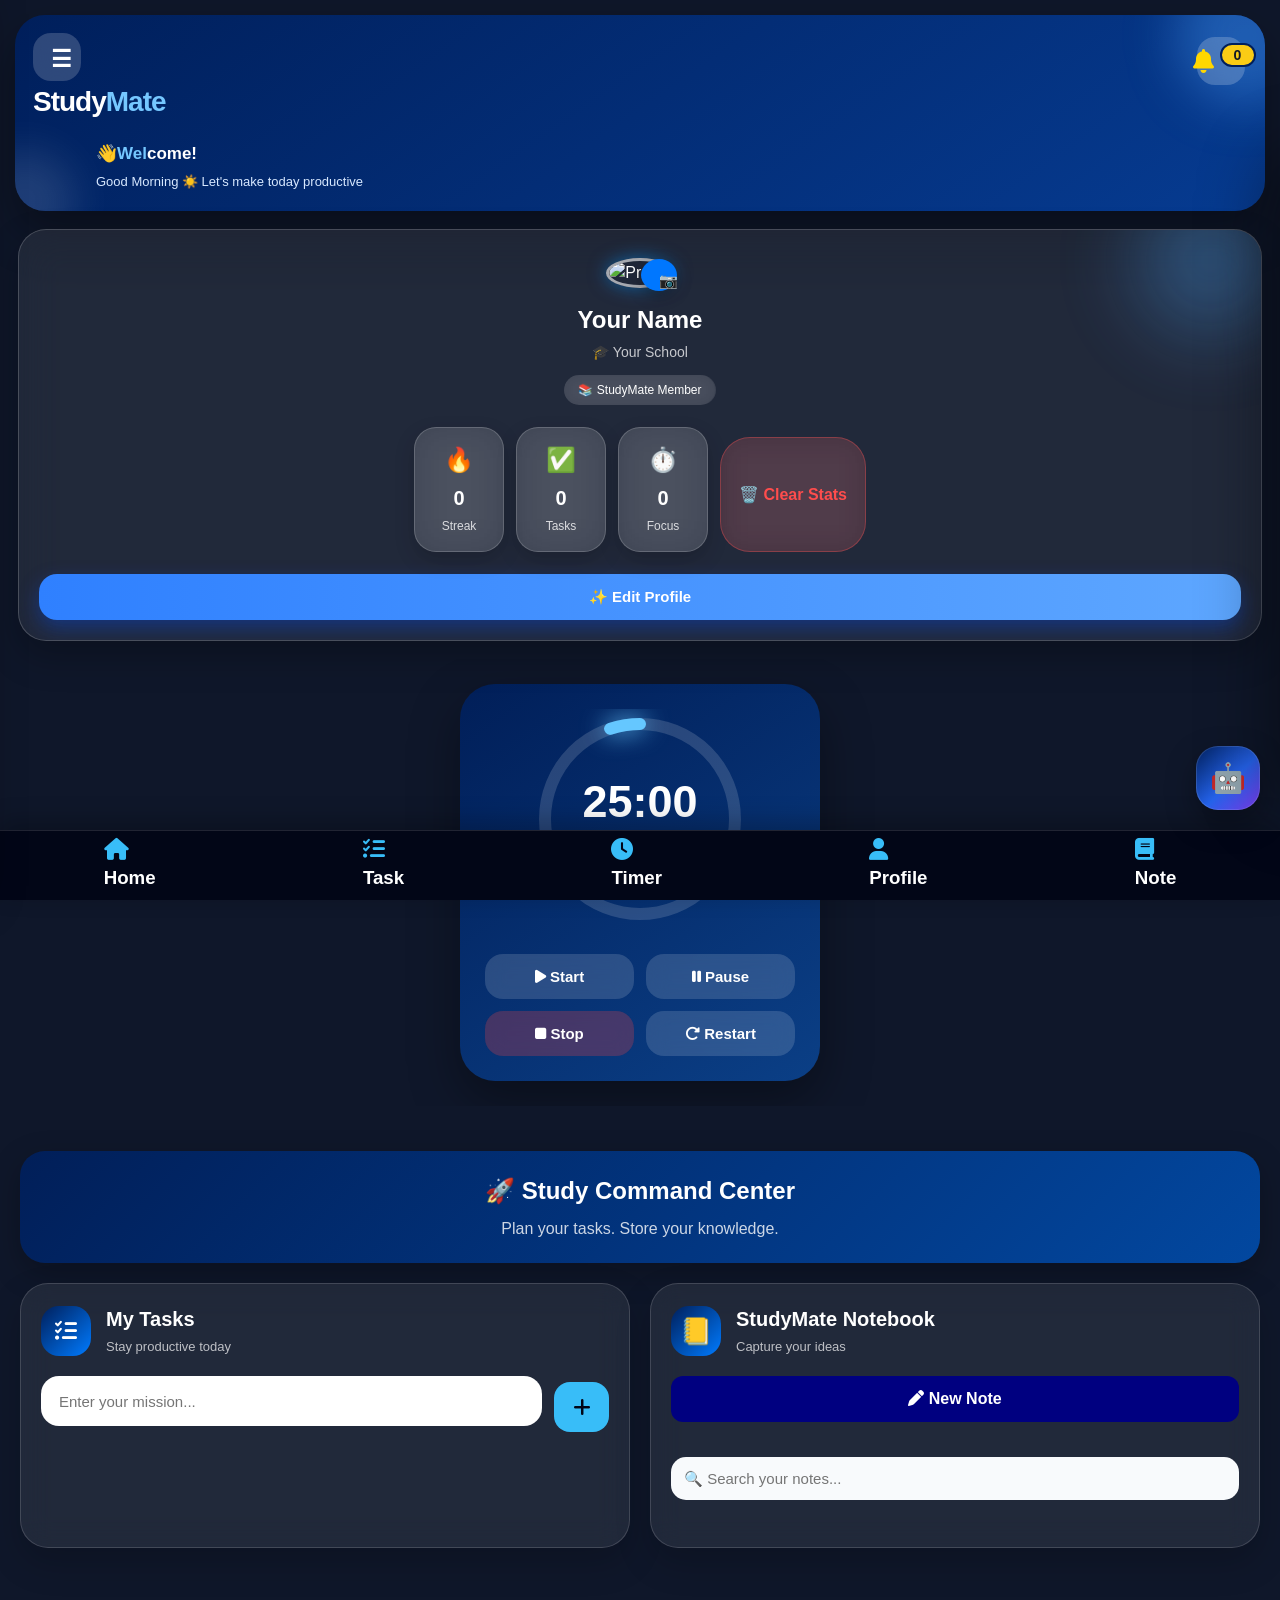
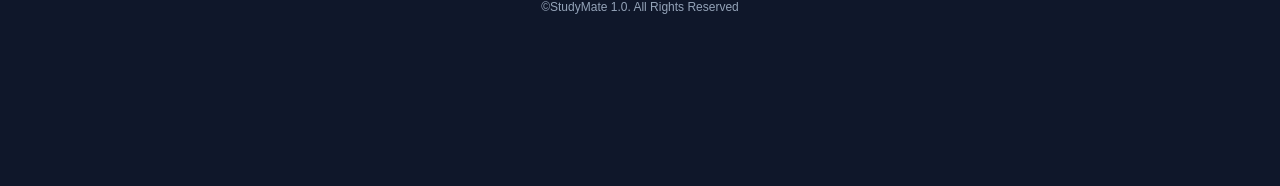
==== commit ef9df124: "Add files via upload" ====
--- a/index.html
+++ b/index.html
@@ -1642,228 +1642,653 @@
     </div>
 </section>  
 
+<!-- =================================
+     STUDYMATE AI
+================================= -->
+
+<button id="studyMateAIButton" class="studymate-ai-button">
+    🤖
+</button>
+
+
+<div id="studyMateAI" class="studymate-ai-panel">
+
+    <!-- AI HEADER -->
+
+    <div class="ai-header">
+
+        <div class="ai-title">
+
+    <div class="ai-avatar">
+        🤖
+    </div>
+
+    <div>
+
+        <h3>
+            StudyMate AI
+        </h3>
+
+        <div class="ai-status-row">
+
+            <span id="aiStatus">
+                ● Online
+            </span>
+
+            <span id="aiFreeCounter">
+                5 free
+            </span>
+
+        </div>
+
+    </div>
+
+</div>
+
+
+<div class="ai-header-actions">
+
+    <!-- CHAT HISTORY -->
+    <button
+        id="aiHistory"
+        title="Chat History">
+        📚
+    </button>
+
+    <!-- FULLSCREEN -->
+    <button
+        id="aiFullscreen"
+        title="Fullscreen">
+        ⛶
+    </button>
+
+    <!-- NEW CHAT -->
+    <button
+        id="aiNewChat"
+        title="New Chat">
+        ＋
+    </button>
+
+    <!-- CLOSE -->
+    <button
+        id="aiClose"
+        title="Close">
+        ✕
+    </button>
+
+</div>
+
+    </div>
+
+
+    <!-- CHAT -->
+
+    <div id="aiMessages" class="ai-messages">
+
+        <div class="ai-welcome">
+
+            <div class="welcome-icon">
+                🤖
+            </div>
+
+            <h2>
+                Hey! 👋
+            </h2>
+
+            <p>
+                I'm your StudyMate AI assistant.
+                <br>
+                What are we learning today?
+            </p>
+
+            <div class="ai-suggestions">
+
+                <button
+                    onclick="askAISuggestion('Explain photosynthesis simply')">
+                    🌱 Explain a topic
+                </button>
+
+                <button
+                    onclick="askAISuggestion('Give me a mathematics practice question')">
+                    ➗ Practice Maths
+                </button>
+
+                <button
+                    onclick="askAISuggestion('Create a study plan for me')">
+                    📅 Study Plan
+                </button>
+
+                <button
+                    onclick="askAISuggestion('Quiz me on general science')">
+                    🧠 Quiz Me
+                </button>
+
+            </div>
+
+        </div>
+
+    </div>
+
+
+    <!-- TYPING -->
+
+    <div
+        id="aiTyping"
+        class="ai-typing"
+        style="display:none;">
+
+        <span></span>
+        <span></span>
+        <span></span>
+
+        <small>
+            StudyMate AI is thinking...
+        </small>
+
+    </div>
+
+
+  <!-- =================================
+     AI ATTACHMENT PREVIEW
+================================= -->
+
+<div
+    id="aiAttachmentPreview"
+    class="ai-attachment-preview"
+    style="display:none;">
+
+    <div class="ai-attachment-info">
+
+        <span
+            id="aiAttachmentIcon"
+            class="ai-attachment-icon">
+            📎
+        </span>
+
+        <div class="ai-attachment-details">
+
+            <strong id="aiAttachmentName">
+                File
+            </strong>
+
+            <small id="aiAttachmentSize">
+                0 KB
+            </small>
+
+        </div>
+
+    </div>
+
+    <button
+        type="button"
+        id="aiRemoveAttachment"
+        class="ai-remove-attachment"
+        title="Remove attachment">
+
+        ✕
+
+    </button>
+
+</div>
+
+
+<!-- =================================
+     AI INPUT
+================================= -->
+
+<div class="ai-input-area">
+
+    <!-- ATTACHMENT -->
+
+    <button
+        type="button"
+        id="aiAttachButton"
+        class="ai-attach-button"
+        title="Attach image or PDF">
+
+        📎
+
+    </button>
+
+
+    <!-- HIDDEN FILE INPUT -->
+
+    <input
+        type="file"
+        id="aiFileInput"
+        accept="image/jpeg,image/png,image/webp,image/gif,application/pdf"
+        hidden>
+
+
+    <!-- TEXT -->
+
+    <textarea
+        id="aiInput"
+        placeholder="Ask StudyMate anything..."
+        rows="1"></textarea>
+
+
+    <!-- IMAGE GENERATION -->
+
+    <button
+        type="button"
+        id="aiImageButton"
+        class="ai-image-button"
+        title="Generate Image">
+
+        🖼️
+
+    </button>
+
+
+    <!-- SEND -->
+
+    <button
+        type="button"
+        id="aiSend"
+        class="ai-send">
+
+        <i class="fa-solid fa-paper-plane"></i>
+
+    </button>
+
+</div>
+
+</div>
+<!-- =================================
+     STUDYMATE AI CHAT HISTORY
+================================= -->
+
+<div id="aiHistoryPanel" class="ai-history-panel">
+
+    <div class="ai-history-header">
+
+        <div>
+            <h2>📚 Chat History</h2>
+            <p>Your conversations</p>
+        </div>
+
+        <button id="closeAIHistory">
+            ✕
+        </button>
+
+    </div>
+
+
+    <button
+        id="historyNewChat"
+        class="history-new-chat">
+
+        ＋ New Chat
+
+    </button>
+
+
+    <div id="aiHistoryList">
+
+        <div class="empty-history">
+
+            <div>💬</div>
+
+            <h3>No conversations yet</h3>
+
+            <p>
+                Your AI conversations will appear here.
+            </p>
+
+        </div>
+
+    </div>
+
+</div>
+<!-- =================================
+     STUDYMATE AI PREMIUM POPUP
+================================= -->
+
+<div id="aiPremiumModal" class="ai-premium-modal">
+
+    <div class="ai-premium-box">
+
+        <!-- CLOSE -->
+
+        <button
+            id="closeAIPremium"
+            class="ai-premium-close"
+            type="button">
+
+            ✕
+
+        </button>
+
+
+        <!-- ICON -->
+
+        <div class="ai-premium-icon">
+            👑
+        </div>
+
+
+        <!-- TITLE -->
+
+        <h2>
+            Unlock StudyMate Premium
+        </h2>
+
+
+        <p class="ai-premium-subtitle">
+            Unlock unlimited AI learning with StudyMate Premium.
+        </p>
+
+
+        <!-- BENEFITS -->
+
+        <div class="ai-premium-benefits">
+
+            <div>
+                <span>♾️</span>
+                Unlimited AI messages
+            </div>
+
+            <div>
+                <span>📚</span>
+                Unlimited study help
+            </div>
+
+            <div>
+                <span>🧠</span>
+                AI quizzes & explanations
+            </div>
+
+            <div>
+                <span>🖼️</span>
+                AI image generation
+            </div>
+
+        </div>
+
+
+        <!-- =================================
+             PREMIUM PLANS
+        ================================= -->
+
+        <div class="ai-premium-plans">
+
+            <!-- MONTHLY -->
+
+            <button
+                type="button"
+                class="ai-premium-plan"
+                data-plan="monthly"
+                data-price="1500">
+
+                <span>
+                    MONTHLY
+                </span>
+
+                <strong>
+                    ₦1,500
+                </strong>
+
+                <small>
+                    per month
+                </small>
+
+            </button>
+
+
+            <!-- YEARLY -->
+
+            <button
+                type="button"
+                class="ai-premium-plan featured selected"
+                data-plan="yearly"
+                data-price="10000">
+
+                <div class="ai-best-value">
+                    BEST VALUE
+                </div>
+
+                <span>
+                    YEARLY
+                </span>
+
+                <strong>
+                    ₦10,000
+                </strong>
+
+                <small>
+                    per year
+                </small>
+
+            </button>
+
+        </div>
+
+
+        <!-- =================================
+             PAYMENT METHODS
+        ================================= -->
+
+        <div class="ai-payment-section">
+
+            <h3>
+                Choose payment method
+            </h3>
+
+
+            <!-- FLUTTERWAVE -->
+
+            <button
+                type="button"
+                class="ai-payment-method"
+                id="aiFlutterwavePayment">
+
+                <span class="ai-payment-icon">
+                    💳
+                </span>
+
+                <span class="ai-payment-info">
+
+                    <strong>
+                        Flutterwave
+                    </strong>
+
+                    <small>
+                        Secure online payment
+                    </small>
+
+                </span>
+
+                <span class="ai-payment-arrow">
+                    →
+                </span>
+
+            </button>
+
+
+            <!-- CHIPPER -->
+
+            <button
+                type="button"
+                class="ai-payment-method"
+                id="aiChipperPayment">
+
+                <span class="ai-payment-icon">
+                    🟢
+                </span>
+
+                <span class="ai-payment-info">
+
+                    <strong>
+                        Chipper
+                    </strong>
+
+                    <small>
+                        Pay with Chipper
+                    </small>
+
+                </span>
+
+                <span class="ai-payment-arrow">
+                    →
+                </span>
+
+            </button>
+
+
+            <!-- BANK TRANSFER -->
+
+            <button
+                type="button"
+                class="ai-payment-method"
+                id="aiBankPayment">
+
+                <span class="ai-payment-icon">
+                    🏦
+                </span>
+
+                <span class="ai-payment-info">
+
+                    <strong>
+                        Bank Transfer
+                    </strong>
+
+                    <small>
+                        Pay directly to bank account
+                    </small>
+
+                </span>
+
+                <span class="ai-payment-arrow">
+                    →
+                </span>
+
+            </button>
+
+        </div>
+
+
+        <!-- =================================
+             BANK DETAILS
+        ================================= -->
+
+        <div
+            id="aiBankDetails"
+            class="ai-bank-details"
+            style="display:none;">
+
+            <div class="ai-bank-header">
+
+                <span>
+                    🏦
+                </span>
+
+                <strong>
+                    Bank Transfer
+                </strong>
+
+            </div>
+
+
+            <div class="ai-bank-row">
+
+                <span>
+                    Bank
+                </span>
+
+                <strong>
+                    Access Bank
+                </strong>
+
+            </div>
+
+
+            <div class="ai-bank-row">
+
+                <span>
+                    Account Name
+                </span>
+
+                <strong>
+                    Kenechukwu Praise Chigbo
+                </strong>
+
+            </div>
+
+
+            <div class="ai-bank-row">
+
+                <span>
+                    Account Number
+                </span>
+
+                <strong class="ai-account-number">
+                    1830777757
+                </strong>
+
+            </div>
+
+
+            <div class="ai-bank-row">
+
+                <span>
+                    Amount
+                </span>
+
+                <strong id="aiBankAmount">
+                    ₦10,000
+                </strong>
+
+            </div>
+
+
+            <button
+                type="button"
+                id="aiCopyBankDetails"
+                class="ai-copy-bank">
+
+                📋 Copy Account Number
+
+            </button>
+
+
+            <p class="ai-bank-note">
+
+                After making the transfer, your payment
+                will need to be confirmed before Premium
+                is activated.
+
+            </p>
+
+        </div>
+
+
+        <!-- =================================
+             MAIN UPGRADE BUTTON
+        ================================= -->
+
+        <button
+            id="aiUpgradeButton"
+            class="ai-upgrade-button"
+            type="button">
+
+            👑 Pay ₦10,000
+
+        </button>
+
+
+        <small class="ai-premium-note">
+            Secure payment • Premium activation after payment confirmation
+        </small>
+
+    </div>
+
+</div>
 <audio id="notificationSound" preload="auto">
   <source src="notification.mp3" type="audio/mpeg">
 </audio>
 <script type="module" src="firebase.js"></script>
-    <script src="main.js"></script>  
-    <!-- STUDYMATE AI -->
-<!-- =========================
-     STUDYMATE AI
-========================= -->
-
-<div id="aiButton" onclick="toggleAI()">
-
-    <div class="aiGlow"></div>
-
-    <div class="aiOrb">
-        🔮
-    </div>
-
-</div>
-
-
-<div id="aiChat">
-
-<div class="aiHeader">
-
-<div class="aiProfile">
-
-<div class="aiAvatar">
-
- 🔮
-
-<div class="onlineDot"></div>
-
-</div>
-
-<div>
-
-<h3>StudyMate AI</h3>
-
-<p>Your Smart Study Companion</p>
-
-</div>
-
-</div>
-
-<div class="aiActions">
-  
-  <button onclick="openHistory()">
-
-📚
-
-</button>
-
-<button onclick="toggleAIFullscreen()" title="Fullscreen">
-
-⛶
-
-</button>
-
-
-<button title="Clear Chat" onclick="clearAIChat()">
-
-🗑
-
-</button>
-
-
-<button onclick="toggleAI()" title="Close">
-
-✖
-
-</button>
-
-</div>
-
-</div>
-
-
-
-<div id="aiMessages">
-
-<div class="aiMessage bot">
-
-<div class="bubble">
-
-👋 Welcome to <b>StudyMate AI</b>.
-
-<br><br>
-
-Ask me anything:
-
-<br><br>
-
-📚 Learning
-
-<br>
-
-💡 Ideas
-
-<br>
-
-✍️ Writing
-
-<br>
-
-🧠 Explanations
-
-<br>
-
-🎯 Exam Preparation
-
-<br>
-
-💡 Study Tips
-
-<br>
-
-🌍 General questions
-
-</div>
-
-</div>
-
-</div>
-<div id="historyOverlay" onclick="closeHistory()"></div>
-<div id="historyPanel">
-
-<div class="historyHeader">
-
-<div>
-<h3>📚 Chats</h3>
-
-</div>
-
-
-<button onclick="closeHistory()">
-✖
-</button>
-
-</div>
-<button onclick="newAIChat()" class="newChatBtn">
-➕ New Chat
-</button>
-<div id="historyList"></div>
-
-</div>
-
-<div class="typingBox" id="typingBox">
-
-<div class="typingBubble">
-
-<span></span>
-
-<span></span>
-
-<span></span>
-
-</div>
-
-</div>
-
-<div class="aiModes">
-
-<button onclick="setAIMode('normal',this)" class="active">
-💬 Chat
-</button>
-
-<button onclick="setAIMode('math',this)">
-📐 Math
-</button>
-
-<button onclick="setAIMode('science',this)">
-🧪 Science
-</button>
-
-<button onclick="setAIMode('summary',this)">
-📝 Summary
-</button>
-
-<button onclick="setAIMode('quiz',this)">
-🧠 Quiz
-</button>
-
-<button onclick="setAIMode('flashcards',this)">
-📖 Cards
-</button>
-
-<button onclick="setAIMode('planner',this)">
-🎯 Planner
-</button>
-
-</div>
-<div class="aiInput">
-
-
-<button class="voiceBtn">
-
-🎤
-
-</button>
-
-
-<input
-
-id="aiQuestion"
-
-placeholder="Ask anything..."
-
-autocomplete="off"
-
->
-
-
-<button onclick="sendAI()">
-
-<i class="fa-solid fa-paper-plane"></i>
-
-</button>
-
-
-</div>
-
-</div>
+<script src="main.js"></script>
+<script src="ai.js"></script>
   </body>  
 </html> 
--- a/style.css
+++ b/style.css
@@ -6477,1898 +6477,2663 @@
 
 
 }
-/* =========================
-   STUDYMATE AI ASSISTANT
-========================= */
-/* =========================
-   STUDYMATE AI PREMIUM UI
-========================= */
-
-
-/* FLOATING AI BUTTON */
-
-#aiButton{
-
-position:fixed;
-
-right:25px;
-
-bottom:90px;
-
-width:70px;
-
-height:70px;
-
-border-radius:50%;
-
-display:flex;
-
-align-items:center;
-
-justify-content:center;
-
-cursor:pointer;
-
-z-index:9999;
-
-}
-
-
-.aiOrb{
-
-width:60px;
-
-height:60px;
-
-border-radius:50%;
-
-background:linear-gradient(
-135deg,
-#001f5b,
-#2563eb
-);
-
-display:flex;
-
-align-items:center;
-
-justify-content:center;
-
-font-size:30px;
-
-box-shadow:
-0 0 25px rgba(37,99,235,.8);
-
-animation:
-aiFloat 3s infinite ease-in-out;
-
-}
-
-
-.aiGlow{
-
-position:absolute;
-
-width:70px;
-
-height:70px;
-
-border-radius:50%;
-
-background:#2563eb;
-
-opacity:.35;
-
-animation:
-aiPulse 2s infinite;
-
-}
-
-
-
-@keyframes aiPulse{
-
-0%{
-transform:scale(.8);
-opacity:.5;
-}
-
-100%{
-transform:scale(1.5);
-opacity:0;
-}
-
-}
-
+
+/* =========================================================
+   STUDYMATE AI — PREMIUM / TALK OF THE TOWN
+   CLEANED & CONSOLIDATED VERSION
+========================================================= */
+
+
+/* =========================================================
+   AI FLOATING BUTTON
+========================================================= */
+
+.studymate-ai-button{
+
+    position:fixed;
+    right:20px;
+    bottom:90px;
+
+    width:64px;
+    height:64px;
+
+    border:none;
+    border-radius:22px;
+
+    background:
+        linear-gradient(
+            135deg,
+            #001f5b 0%,
+            #2563eb 55%,
+            #7c3aed 100%
+        );
+
+    color:#fff;
+    font-size:29px;
+
+    display:flex;
+    align-items:center;
+    justify-content:center;
+
+    cursor:pointer;
+    z-index:9998;
+
+    box-shadow:
+        0 12px 30px rgba(0,0,0,.35),
+        0 0 0 1px rgba(255,255,255,.12) inset;
+
+    transition:
+        transform .25s ease,
+        box-shadow .25s ease,
+        filter .25s ease;
+
+    animation:aiFloat 4s ease-in-out infinite;
+
+}
+
+.studymate-ai-button:hover{
+
+    transform:
+        translateY(-4px)
+        scale(1.05);
+
+    box-shadow:
+        0 18px 40px rgba(37,99,235,.38),
+        0 0 0 1px rgba(255,255,255,.18) inset;
+
+    filter:brightness(1.08);
+
+}
+
+.studymate-ai-button:active{
+    transform:scale(.94);
+}
 
 
 @keyframes aiFloat{
 
-50%{
-transform:translateY(-8px);
-}
-
-}
-
-
-
-
-/* AI WINDOW */
-
-#aiChat{
-
-position:fixed;
-
-right:20px;
-
-bottom:90px;
-
-width:360px;
-
-height:520px;
-
-background:
-
-rgba(255,255,255,.12);
-
-backdrop-filter:blur(20px);
-
-border-radius:25px;
-
-overflow:hidden;
-
-display:none;
-
-flex-direction:column;
-
-z-index:10000;
-
-border:
-
-1px solid rgba(255,255,255,.2);
-
-
-box-shadow:
-
-0 20px 60px rgba(0,0,0,.35);
-
-}
-
-
-
-#aiChat.show{
-
-display:flex;
-
-animation:
-aiOpen .35s ease;
-
-}
-
+    0%,100%{
+        transform:translateY(0);
+    }
+
+    50%{
+        transform:translateY(-5px);
+    }
+
+}
+
+
+/* =========================================================
+   MAIN AI WINDOW
+========================================================= */
+
+.studymate-ai-panel{
+
+    position:fixed;
+
+    right:24px;
+    bottom:120px;
+
+    width:420px;
+    height:650px;
+
+    max-width:calc(100vw - 40px);
+    max-height:calc(100vh - 180px);
+
+    display:none;
+    flex-direction:column;
+
+    overflow:hidden;
+
+    border-radius:30px;
+
+    background:
+
+        radial-gradient(
+            circle at 100% 0%,
+            rgba(59,130,246,.18),
+            transparent 35%
+        ),
+
+        radial-gradient(
+            circle at 0% 100%,
+            rgba(124,58,237,.12),
+            transparent 35%
+        ),
+
+        linear-gradient(
+            145deg,
+            #06152f,
+            #0b2453 55%,
+            #081a3b
+        );
+
+    border:1px solid rgba(255,255,255,.13);
+
+    box-shadow:
+        0 30px 90px rgba(0,0,0,.48),
+        0 0 0 1px rgba(255,255,255,.025);
+
+    backdrop-filter:blur(22px);
+    -webkit-backdrop-filter:blur(22px);
+
+    z-index:9999;
+
+}
+
+.studymate-ai-panel.show{
+
+    display:flex;
+
+    animation:
+        aiOpen .35s cubic-bezier(.22,.61,.36,1);
+
+}
 
 
 @keyframes aiOpen{
 
-from{
-
-opacity:0;
-
-transform:
-translateY(40px)
-scale(.9);
-
-}
-
-to{
-
-opacity:1;
-
-transform:
-translateY(0)
-scale(1);
-
-}
-
-}
-
-
-
-/* HEADER */
-
-
-.aiHeader{
-
-height:80px;
-
-padding:15px;
-
-display:flex;
-
-align-items:center;
-
-justify-content:space-between;
-
-background:
-
-linear-gradient(
-135deg,
-#001f5b,
-#2563eb
-);
-
-color:white;
-
-}
-
-
-
-.aiProfile{
-
-display:flex;
-
-gap:12px;
-
-align-items:center;
-
-}
-
-
-
-.aiAvatar{
-
-position:relative;
-
-width:45px;
-
-height:45px;
-
-border-radius:50%;
-
-background:white;
-
-display:flex;
-
-align-items:center;
-
-justify-content:center;
-
-font-size:25px;
-
-}
-
-
-
-.onlineDot{
-
-position:absolute;
-
-right:2px;
-
-bottom:2px;
-
-width:12px;
-
-height:12px;
-
-background:#22c55e;
-
-border-radius:50%;
-
-border:2px solid white;
-
-}
-
-
-
-.aiHeader h3{
-
-margin:0;
-
-}
-
-
-.aiHeader p{
-
-margin:3px 0;
-
-font-size:12px;
-
-opacity:.8;
-
-}
-
-
-
-.aiActions button{
-
-background:none;
-
-border:none;
-
-color:white;
-
-font-size:20px;
-
-cursor:pointer;
-
-}
-
-
-
-
-/* MESSAGE AREA */
-
-
-#aiMessages{
-
-flex:1;
-
-overflow-y:auto;
-
-padding:15px;
-
-padding-bottom:120px;
-
-}
-
-
-
-.aiMessage{
-
-display:flex;
-
-margin-bottom:15px;
-
-}
-
-
-
-.aiMessage.bot{
-
-justify-content:flex-start;
-
-}
-
-
-
-.aiMessage.user{
-
-justify-content:flex-end;
-
-}
-
-
-
-/* =========================
-   PREMIUM AI BUBBLES
-========================= */
-
-
-.aiMessage{
-
-display:flex;
-
-margin-bottom:18px;
-
-animation:
-messagePop .35s ease;
-
-}
-
-
-
-@keyframes messagePop{
-
-from{
-
-opacity:0;
-
-transform:translateY(15px);
-
-}
-
-to{
-
-opacity:1;
-
-transform:translateY(0);
-
-}
-
-}
-
-
-
-.bubble{
-
-max-width:88%;
-
-padding:16px;
-
-border-radius:22px;
-
-font-size:15px;
-
-line-height:1.6;
-
-box-shadow:
-
-0 8px 25px rgba(0,0,0,.08);
-
-position:relative;
-
-}
-
-
-
-.bot .bubble{
-
-background:
-
-rgba(255,255,255,.95);
-
-color:#111827;
-
-border-bottom-left-radius:6px;
-
-}
-
-
-
-.user .bubble{
-
-background:
-
-linear-gradient(
-135deg,
-#2563eb,
-#001f5b
-);
-
-color:white;
-
-border-bottom-right-radius:6px;
-
-}
-
-
-
-.bot .bubble::before{
-
-content:"🔮";
-
-position:absolute;
-
-left:-35px;
-
-top:0;
-
-font-size:22px;
-
-}
-.bot .bubble{
-
-background:white;
-
-color:#111;
-
-border-bottom-left-radius:5px;
-
-}
-
-
-
-.user .bubble{
-
-background:#2563eb;
-
-color:white;
-
-border-bottom-right-radius:5px;
-
-}
-
-
-
-
-/* TYPING */
-
-
-.typingBox{
-
-display:none;
-
-padding:10px;
-
-}
-
-
-
-.typingBubble{
-
-background:white;
-
-width:60px;
-
-padding:10px;
-
-border-radius:20px;
-
-display:flex;
-
-gap:5px;
-
-}
-
-
-
-.typingBubble span{
-
-width:8px;
-
-height:8px;
-
-background:#2563eb;
-
-border-radius:50%;
-
-animation:
-typing 1s infinite;
-
-}
-
-
-
-.typingBubble span:nth-child(2){
-
-animation-delay:.2s;
-
-}
-
-
-.typingBubble span:nth-child(3){
-
-animation-delay:.4s;
-
-}
-
-
-
-@keyframes typing{
-
-50%{
-
-transform:translateY(-5px);
-
-}
-
-}
-
-
-
-/* INPUT */
-
-
-/* =========================
-   PREMIUM AI INPUT
-========================= */
-
-
-.aiInput{
-
-display:flex;
-
-align-items:center;
-
-gap:10px;
-
-padding:14px;
-
-background:
-
-rgba(255,255,255,.85);
-
-backdrop-filter:blur(20px);
-
-border-top:
-
-1px solid rgba(0,0,0,.08);
-
-}
-
-
-
-.aiInput input{
-
-flex:1;
-
-height:48px;
-
-border:none;
-
-outline:none;
-
-padding:0 18px;
-
-border-radius:30px;
-
-background:#f1f5f9;
-
-font-size:14px;
-
-transition:.3s;
-
-}
-
-
-
-.aiInput input:focus{
-
-background:white;
-
-box-shadow:
-
-0 0 0 3px rgba(37,99,235,.15);
-
-}
-
-
-
-.aiInput button{
-
-width:48px;
-
-height:48px;
-
-border:none;
-
-border-radius:50%;
-
-display:flex;
-
-align-items:center;
-
-justify-content:center;
-
-background:
-
-linear-gradient(
-135deg,
-#2563eb,
-#001f5b
-);
-
-color:white;
-
-font-size:18px;
-
-cursor:pointer;
-
-box-shadow:
-
-0 8px 20px rgba(37,99,235,.35);
-
-transition:.3s;
-
-}
-
-
-
-.aiInput button:hover{
-
-transform:
-
-translateY(-3px)
-scale(1.05);
-
-}
-
-
-
-.aiInput button:active{
-
-transform:scale(.9);
-
-}
-
-
-
-/* MOBILE */
-
-@media(max-width:500px){
-
-#aiChat{
-
-width:calc(100% - 30px);
-
-right:15px;
-
-height:75vh;
-
-}
-
-}
-.msgTime{
-
-font-size:11px;
-
-color:#94a3b8;
-
-margin-top:6px;
-
-padding:0 12px;
-
-}
-
-.aiMessage.user .msgTime{
-
-text-align:right;
-
-}
-
-.aiMessage.bot .msgTime{
-
-text-align:left;
-
-}
-
-.bubble pre{
-
-background:#0f172a;
-
-color:#fff;
-
-padding:12px;
-
-border-radius:10px;
-
-overflow:auto;
-
-margin-top:8px;
-
-}
-
-.bubble code{
-
-background:#e2e8f0;
-
-padding:2px 5px;
-
-border-radius:5px;
-
-font-size:13px;
-
-}
-.thinkingText{
-
-font-size:14px;
-
-margin-bottom:8px;
-
-}
-
-
-
-.dots{
-
-display:flex;
-
-gap:6px;
-
-}
-
-
-
-.dots span{
-
-width:8px;
-
-height:8px;
-
-background:#2563eb;
-
-border-radius:50%;
-
-animation:bounceDot 1.2s infinite;
-
-}
-
-
-
-.dots span:nth-child(2){
-
-animation-delay:.2s;
-
-}
-
-
-.dots span:nth-child(3){
-
-animation-delay:.4s;
-
-}
-
-
-
-@keyframes bounceDot{
-
-0%,80%,100%{
-
-transform:translateY(0);
-
-opacity:.5;
-
-}
-
-
-40%{
-
-transform:translateY(-7px);
-
-opacity:1;
-
-}
-
-}
-.aiThinking{
-
-width:fit-content;
-max-width:180px;
-display:flex;
-flex-direction:column;
-align-items:flex-start;
-overflow:hidden;
-
-}
-
-
-.dots{
-
-display:flex;
-align-items:center;
-gap:5px;
-height:20px;
-
-}
-
-
-.dots span{
-
-width:7px;
-height:7px;
-
-flex-shrink:0;
-
-border-radius:50%;
-background:#2563eb;
-
-animation:bounceDot 1.2s infinite;
-
-}
-/* AI FULLSCREEN */
-
-#aiChat.aiFullscreen{
-
-width:100%;
-
-height:100%;
-
-right:0;
-
-bottom:0;
-
-border-radius:0;
-
-}
-
-
-#aiChat.aiFullscreen #aiMessages{
-
-flex:1;
-
-overflow-y:auto;
-
-padding:15px;
-
-padding-bottom:170px;
-
-}
-
-
-
-#aiChat.aiFullscreen .aiHeader{
-
-border-radius:0;
-
-}
-
-
-#aiChat.aiFullscreen .aiInput{
-
-position:sticky;
-
-bottom:0;
-
-left:0;
-
-background:white;
-
-z-index:20;
-
-}
-.aiHeader{
+    from{
+        opacity:0;
+        transform:
+            translateY(30px)
+            scale(.96);
+    }
+
+    to{
+        opacity:1;
+        transform:
+            translateY(0)
+            scale(1);
+    }
+
+}
+
+
+/* =========================================================
+   HEADER
+========================================================= */
+
+.ai-header{
+
+    min-height:78px;
+    flex-shrink:0;
+
+    padding:12px 16px;
+
     display:flex;
     align-items:center;
     justify-content:space-between;
-    gap:10px;
-}
-
-
-.aiProfile{
+
+    background:
+        linear-gradient(
+            180deg,
+            rgba(255,255,255,.10),
+            rgba(255,255,255,.045)
+        );
+
+    border-bottom:1px solid rgba(255,255,255,.08);
+
+    box-shadow:
+        0 8px 25px rgba(0,0,0,.12);
+
+}
+
+
+.ai-title{
+
     display:flex;
     align-items:center;
-    gap:10px;
+    gap:11px;
+    min-width:0;
+
+}
+
+
+.ai-avatar{
+
+    width:45px;
+    height:45px;
+
+    flex-shrink:0;
+
+    border-radius:15px;
+
+    display:flex;
+    align-items:center;
+    justify-content:center;
+
+    font-size:24px;
+
+    background:
+        linear-gradient(
+            135deg,
+            rgba(37,99,235,.35),
+            rgba(124,58,237,.28)
+        );
+
+    border:1px solid rgba(255,255,255,.12);
+
+    box-shadow:
+        0 8px 20px rgba(0,0,0,.18);
+
+}
+
+
+.ai-title h3{
+
+    margin:0;
+
+    color:#fff;
+
+    font-size:17px;
+    font-weight:700;
+
+}
+
+
+#aiStatus{
+
+    display:block;
+
+    margin-top:3px;
+
+    font-size:11px;
+
+    color:#86efac;
+
+    opacity:.9;
+
+}
+
+
+/* =========================================================
+   HEADER BUTTONS
+========================================================= */
+.ai-header-actions{
+
+    display:flex;
+    gap:6px;
+
+}
+
+
+.ai-header-actions button{
+
+    width:38px;
+    height:38px;
+
+    border:none;
+    border-radius:12px;
+
+    display:flex;
+    align-items:center;
+    justify-content:center;
+
+    background:rgba(255,255,255,.08);
+
+    border:1px solid rgba(255,255,255,.07);
+
+    color:#fff;
+
+    font-size:19px;
+
+    cursor:pointer;
+
+    transition:
+        transform .2s ease,
+        background .2s ease,
+        box-shadow .2s ease;
+
+}
+
+
+.ai-header-actions button:hover{
+
+    background:rgba(255,255,255,.15);
+
+    transform:translateY(-1px);
+
+    box-shadow:
+        0 5px 15px rgba(0,0,0,.18);
+
+}
+
+
+.ai-header-actions button:active{
+    transform:scale(.92);
+}
+
+
+/* =========================================================
+   CHAT AREA
+========================================================= */
+
+.ai-messages{
+
+    flex:1;
+    min-height:0;
+
+    overflow-y:auto;
+
+    padding:18px 16px 14px;
+
+    color:#fff;
+
+    scroll-behavior:smooth;
+
+}
+
+
+.ai-messages::-webkit-scrollbar{
+    width:5px;
+}
+
+.ai-messages::-webkit-scrollbar-track{
+    background:transparent;
+}
+
+.ai-messages::-webkit-scrollbar-thumb{
+
+    background:rgba(255,255,255,.16);
+
+    border-radius:20px;
+
+}
+
+
+/* =========================================================
+   WELCOME
+========================================================= */
+
+.ai-welcome{
+
+    text-align:center;
+
+    padding:28px 10px 20px;
+
+}
+
+
+.welcome-icon{
+
+    width:78px;
+    height:78px;
+
+    margin:0 auto 18px;
+
+    border-radius:25px;
+
+    display:flex;
+    align-items:center;
+    justify-content:center;
+
+    font-size:40px;
+
+    background:
+        linear-gradient(
+            135deg,
+            rgba(37,99,235,.20),
+            rgba(124,58,237,.22)
+        );
+
+    border:1px solid rgba(255,255,255,.10);
+
+    box-shadow:
+        0 15px 35px rgba(0,0,0,.22);
+
+}
+
+
+.ai-welcome h2{
+
+    margin:0 0 8px;
+
+    color:#fff;
+
+    font-size:22px;
+
+}
+
+
+.ai-welcome p{
+
+    margin:0;
+
+    color:#aebbd0;
+
+    font-size:13px;
+
+    line-height:1.6;
+
+}
+
+
+/* =========================================================
+   SUGGESTIONS
+========================================================= */
+
+.ai-suggestions{
+
+    display:grid;
+
+    gap:9px;
+
+    margin-top:22px;
+
+}
+
+
+.ai-suggestions button{
+
+    padding:12px 14px;
+
+    border-radius:15px;
+
+    border:1px solid rgba(255,255,255,.09);
+
+    background:rgba(255,255,255,.055);
+
+    color:#fff;
+
+    text-align:left;
+
+    cursor:pointer;
+
+    font-size:13px;
+
+    transition:.2s ease;
+
+}
+
+
+.ai-suggestions button:hover{
+
+    background:rgba(255,255,255,.11);
+
+    border-color:rgba(255,255,255,.15);
+
+    transform:translateX(3px);
+
+}
+
+
+/* =========================================================
+   CHAT MESSAGES
+========================================================= */
+
+.ai-message{
+
+    display:flex;
+
+    width:100%;
+
+    margin-bottom:13px;
+
+    animation:messageIn .22s ease;
+
+}
+
+
+@keyframes messageIn{
+
+    from{
+        opacity:0;
+        transform:translateY(5px);
+    }
+
+    to{
+        opacity:1;
+        transform:translateY(0);
+    }
+
+}
+
+
+.ai-message.user{
+    justify-content:flex-end;
+}
+
+
+.ai-bubble{
+
+    max-width:82%;
+
+    padding:11px 14px;
+
+    border-radius:18px;
+
+    line-height:1.55;
+
+    font-size:14px;
+
+    word-wrap:break-word;
+
+    overflow-wrap:anywhere;
+
+}
+
+
+.ai-message.user .ai-bubble{
+
+    background:
+        linear-gradient(
+            135deg,
+            #2563eb,
+            #1d4ed8
+        );
+
+    color:#fff;
+
+    border-bottom-right-radius:6px;
+
+    box-shadow:
+        0 7px 20px rgba(37,99,235,.20);
+
+}
+
+
+.ai-message.assistant .ai-bubble{
+
+    background:rgba(255,255,255,.075);
+
+    border:1px solid rgba(255,255,255,.06);
+
+    color:#f1f5f9;
+
+    border-bottom-left-radius:6px;
+
+}
+
+
+/* =========================================================
+   TYPING
+========================================================= */
+
+.ai-typing{
+
+    padding:5px 17px 12px;
+
+    align-items:center;
+
+    gap:5px;
+
+    color:#aebbd0;
+
+}
+
+
+.ai-typing span{
+
+    width:7px;
+    height:7px;
+
+    background:#cbd5e1;
+
+    border-radius:50%;
+
+    animation:typing 1s infinite;
+
+}
+
+
+.ai-typing span:nth-child(2){
+    animation-delay:.2s;
+}
+
+.ai-typing span:nth-child(3){
+    animation-delay:.4s;
+}
+
+
+@keyframes typing{
+
+    50%{
+        transform:translateY(-5px);
+        opacity:.55;
+    }
+
+}
+
+
+/* =========================================================
+   INPUT AREA
+========================================================= */
+
+.ai-input-area{
+
+    display:flex;
+
+    align-items:flex-end;
+
+    gap:8px;
+
+    padding:10px 11px;
+
+    background:rgba(0,0,0,.20);
+
+    border-top:1px solid rgba(255,255,255,.07);
+
+}
+
+
+#aiInput{
+
+    flex:1;
+
+    resize:none;
+
+    height:45px;
+    min-height:45px;
+    max-height:120px;
+
+    border-radius:15px;
+
+    border:1px solid rgba(255,255,255,.07);
+
+    outline:none;
+
+    padding:12px 13px;
+
+    background:rgba(255,255,255,.075);
+
+    color:#fff;
+
+    font-size:14px;
+
+}
+
+
+#aiInput:focus{
+
+    background:rgba(255,255,255,.10);
+
+    border-color:rgba(96,165,250,.45);
+
+}
+
+
+#aiInput::placeholder{
+    color:#94a3b8;
+}
+
+
+.ai-send{
+
+    width:45px;
+    height:45px;
+
+    flex-shrink:0;
+
+    border:none;
+    border-radius:15px;
+
+    background:
+        linear-gradient(
+            135deg,
+            #2563eb,
+            #3b82f6
+        );
+
+    color:#fff;
+
+    font-size:18px;
+
+    cursor:pointer;
+
+    box-shadow:
+        0 7px 18px rgba(37,99,235,.25);
+
+}
+
+
+.ai-send:disabled{
+
+    opacity:.5;
+
+    cursor:not-allowed;
+
+}
+
+
+/* =========================================================
+   FULLSCREEN
+========================================================= */
+
+.studymate-ai-panel.fullscreen{
+
+    position:fixed !important;
+
+    inset:0 !important;
+
+    width:100vw !important;
+    height:100dvh !important;
+
+    max-width:none !important;
+    max-height:none !important;
+
+    right:0 !important;
+    bottom:0 !important;
+
+    margin:0 !important;
+
+    border-radius:0 !important;
+    border:none !important;
+
+}
+
+
+.studymate-ai-panel.fullscreen .ai-messages{
+
+    flex:1;
+    min-height:0;
+
+}
+
+
+.studymate-ai-panel.fullscreen .ai-input-area{
+
+    padding-bottom:
+        max(
+            12px,
+            env(safe-area-inset-bottom)
+        );
+
+}
+
+
+/* =========================================================
+   HISTORY PANEL
+========================================================= */
+
+.ai-history-panel{
+
+    position:fixed;
+
+    right:-390px;
+    bottom:120px;
+
+    width:380px;
+    height:650px;
+
+    max-height:calc(100vh - 170px);
+    max-width:calc(100vw - 30px);
+
+    display:flex;
+    flex-direction:column;
+
+    overflow:hidden;
+
+    border-radius:28px;
+
+    background:
+        linear-gradient(
+            145deg,
+            #061735,
+            #0c285c
+        );
+
+    border:1px solid rgba(255,255,255,.12);
+
+    box-shadow:
+        -20px 25px 70px rgba(0,0,0,.45);
+
+    backdrop-filter:blur(20px);
+    -webkit-backdrop-filter:blur(20px);
+
+    z-index:10001;
+
+    transition:
+        right .35s cubic-bezier(.22,.61,.36,1);
+
+}
+
+
+.ai-history-panel.open{
+    right:24px;
+}
+
+
+.ai-history-header{
+
+    min-height:80px;
+
+    padding:16px 18px;
+
+    display:flex;
+    align-items:center;
+    justify-content:space-between;
+
+    background:rgba(255,255,255,.07);
+
+    border-bottom:1px solid rgba(255,255,255,.08);
+
+}
+
+
+.ai-history-header h2{
+
+    margin:0;
+
+    color:#fff;
+
+    font-size:19px;
+
+}
+
+
+.ai-history-header p{
+
+    margin:4px 0 0;
+
+    color:#94a3b8;
+
+    font-size:12px;
+
+}
+
+
+#closeAIHistory{
+
+    width:38px;
+    height:38px;
+
+    border:none;
+    border-radius:12px;
+
+    background:rgba(255,255,255,.06);
+
+    color:#fff;
+
+    font-size:18px;
+
+    cursor:pointer;
+
+}
+
+
+.history-new-chat{
+
+    margin:15px 16px 10px;
+
+    padding:13px;
+
+    border:none;
+    border-radius:15px;
+
+    background:
+        linear-gradient(
+            135deg,
+            #2563eb,
+            #3b82f6
+        );
+
+    color:#fff;
+
+    font-size:14px;
+    font-weight:600;
+
+    cursor:pointer;
+
+}
+
+
+#aiHistoryList{
+
+    flex:1;
+    min-height:0;
+
+    overflow-y:auto;
+
+    padding:8px 12px 20px;
+
+}
+
+
+.ai-history-item{
+
+    display:flex;
+    align-items:center;
+
+    gap:8px;
+
+    padding:12px;
+
+    margin-bottom:7px;
+
+    border-radius:15px;
+
+    background:rgba(255,255,255,.055);
+
+    border:1px solid rgba(255,255,255,.06);
+
+    cursor:pointer;
+
+}
+
+
+.ai-history-main{
+
     flex:1;
     min-width:0;
-}
-
-
-.aiProfile h3{
+
+}
+
+
+.ai-history-title{
+
+    color:#fff;
+
+    font-size:14px;
+    font-weight:600;
+
     white-space:nowrap;
+
+    overflow:hidden;
+    text-overflow:ellipsis;
+
+}
+
+
+.ai-history-date{
+
+    color:#94a3b8;
+
+    font-size:11px;
+
+    margin-top:4px;
+
+}
+
+
+.ai-history-delete{
+
+    width:32px;
+    height:32px;
+
+    flex-shrink:0;
+
+    border:none;
+    border-radius:10px;
+
+    background:rgba(248,113,113,.06);
+
+    color:#fca5a5;
+
+    cursor:pointer;
+
+}
+
+
+.empty-history{
+
+    text-align:center;
+
+    padding:55px 20px;
+
+    color:#94a3b8;
+
+}
+
+
+.empty-history div{
+
+    font-size:42px;
+
+    margin-bottom:12px;
+
+}
+
+
+.empty-history h3{
+
+    color:#fff;
+
+    margin:0 0 7px;
+
     font-size:16px;
-}
-
-
-.aiProfile p{
+
+}
+
+
+.empty-history p{
+
+    margin:0;
+
+    font-size:13px;
+
+}
+
+
+/* =========================================================
+   GENERATED IMAGE
+========================================================= */
+.ai-generated-image{
+
+    width:210px;
+    max-width:72%;
+
+    margin:7px 0;
+
+    padding:7px;
+
+    border-radius:16px;
+
+    background:rgba(255,255,255,.055);
+
+    border:1px solid rgba(255,255,255,.10);
+
+    overflow:hidden;
+
+}
+
+
+.ai-generated-image img{
+
+    display:block;
+
+    width:100%;
+    height:auto;
+
+    max-height:250px;
+
+    object-fit:cover;
+
+    border-radius:11px;
+
+    cursor:pointer;
+
+}
+
+
+.ai-image-label{
+
+    padding:8px 3px 6px;
+
+    font-size:10px;
+
+    color:#cbd5e1;
+
+    opacity:.65;
+
+}
+
+
+.ai-image-actions{
+
+    display:flex;
+
+    gap:5px;
+
+}
+
+
+.ai-image-actions button{
+
+    flex:1;
+
+    min-width:50px;
+
+    border:none;
+    border-radius:9px;
+
+    padding:7px 8px;
+
+    background:rgba(255,255,255,.07);
+
+    color:#e2e8f0;
+
+    cursor:pointer;
+
+    font-size:10px;
+
+}
+
+
+.ai-image-actions button:last-child{
+
+    flex:
+        0 0 34px;
+
+    min-width:34px;
+
+}
+
+
+/* =========================================================
+   IMAGE GENERATING
+========================================================= */
+
+.ai-image-generating{
+
+    display:flex;
+
+    flex-direction:column;
+
+    align-items:center;
+    justify-content:center;
+
+    gap:8px;
+
+    padding:25px 18px;
+
+    text-align:center;
+
+}
+
+
+.ai-image-spinner{
+
+    width:54px;
+    height:54px;
+
+    display:flex;
+    align-items:center;
+    justify-content:center;
+
+    border-radius:17px;
+
+    font-size:26px;
+
+    background:
+        linear-gradient(
+            135deg,
+            #312e81,
+            #7c3aed
+        );
+
+    animation:aiImagePulse 1.4s ease-in-out infinite;
+
+}
+
+
+@keyframes aiImagePulse{
+
+    0%,100%{
+        transform:scale(1);
+    }
+
+    50%{
+        transform:scale(1.08);
+    }
+
+}
+
+
+/* =========================================================
+   ATTACHMENT PREVIEW
+========================================================= */
+
+.ai-attachment-preview{
+
+    display:flex;
+
+    align-items:center;
+    justify-content:space-between;
+
+    gap:10px;
+
+    margin:0 10px 7px;
+
+    padding:8px 10px;
+
+    border-radius:14px;
+
+    background:rgba(255,255,255,.065);
+
+    border:1px solid rgba(255,255,255,.09);
+
+}
+
+
+.ai-attachment-info{
+
+    display:flex;
+
+    align-items:center;
+
+    gap:9px;
+
+    min-width:0;
+
+}
+
+
+.ai-attachment-visual{
+
+    width:44px;
+    height:44px;
+
+    flex-shrink:0;
+
+    border-radius:10px;
+
+    overflow:hidden;
+
+    display:flex;
+
+    align-items:center;
+    justify-content:center;
+
+    background:rgba(255,255,255,.08);
+
+}
+
+
+.ai-attachment-thumbnail{
+
+    width:100%;
+    height:100%;
+
+    object-fit:cover;
+
+}
+
+
+.ai-pdf-icon,
+.ai-file-icon{
+
+    width:100%;
+    height:100%;
+
+    display:flex;
+    align-items:center;
+    justify-content:center;
+
+    font-size:22px;
+
+}
+
+
+.ai-attachment-details{
+
+    display:flex;
+
+    flex-direction:column;
+
+    min-width:0;
+
+}
+
+
+.ai-attachment-details strong{
+
+    display:block;
+
+    max-width:230px;
+
+    overflow:hidden;
+
+    text-overflow:ellipsis;
+
     white-space:nowrap;
+
+    font-size:12px;
+
+    color:#f1f5f9;
+
+}
+
+
+.ai-attachment-details small{
+
+    margin-top:2px;
+
+    font-size:10px;
+
+    color:#94a3b8;
+
+}
+
+
+.ai-remove-attachment{
+
+    width:29px;
+    height:29px;
+
+    flex-shrink:0;
+
+    border:none;
+    border-radius:50%;
+
+    background:rgba(255,255,255,.07);
+
+    color:#cbd5e1;
+
+    cursor:pointer;
+
+}
+
+
+/* =========================================================
+   ATTACH BUTTON
+========================================================= */
+
+.ai-attach-button{
+
+    width:40px;
+    height:40px;
+
+    flex-shrink:0;
+
+    border:none;
+    border-radius:13px;
+
+    background:rgba(255,255,255,.045);
+
+    color:#cbd5e1;
+
+    font-size:18px;
+
+    cursor:pointer;
+
+}
+
+
+/* =========================================================
+   FILE MESSAGE
+========================================================= */
+
+.ai-file-message{
+
+    width:fit-content;
+
+    max-width:75%;
+
+}
+
+
+.ai-file-message .ai-message-image{
+
+    display:block;
+
+    width:auto;
+
+    max-width:190px;
+    max-height:210px;
+
+    height:auto;
+
+    object-fit:cover;
+
+    border-radius:13px;
+
+    cursor:pointer;
+
+}
+
+
+.ai-file-name{
+
+    margin-top:6px;
+
+    font-size:10px;
+
+    color:#cbd5e1;
+
+    opacity:.65;
+
+    overflow:hidden;
+
+    text-overflow:ellipsis;
+
+    white-space:nowrap;
+
+}
+
+
+.ai-pdf-message,
+.ai-other-file-message{
+
+    display:flex;
+
+    align-items:center;
+
+    gap:10px;
+
+    padding:9px 10px;
+
+    min-width:150px;
+
+}
+
+
+.ai-pdf-message-icon,
+.ai-file-message-icon{
+
+    width:34px;
+    height:34px;
+
+    display:flex;
+    align-items:center;
+    justify-content:center;
+
+    border-radius:10px;
+
+    background:rgba(255,255,255,.08);
+
+    font-size:18px;
+
+}
+
+
+.ai-pdf-message-info{
+
+    display:flex;
+    flex-direction:column;
+
+    min-width:0;
+
+}
+
+
+.ai-pdf-message-info strong,
+.ai-other-file-message strong{
+
+    font-size:12px;
+
+    max-width:170px;
+
+    overflow:hidden;
+
+    text-overflow:ellipsis;
+
+    white-space:nowrap;
+
+}
+
+
+/* =========================================================
+   FREE COUNTER
+========================================================= */
+
+.ai-status-row{
+
+    display:flex;
+
+    align-items:center;
+
+    gap:8px;
+
+    margin-top:3px;
+
+}
+
+
+.ai-status-row #aiStatus{
+    margin-top:0;
+}
+
+
+#aiFreeCounter{
+
+    display:inline-flex;
+
+    align-items:center;
+
+    padding:3px 7px;
+
+    border-radius:8px;
+
+    background:rgba(255,255,255,.08);
+
+    border:1px solid rgba(255,255,255,.08);
+
+    color:#cbd5e1;
+
+    font-size:9px;
+
+    font-weight:600;
+
+    white-space:nowrap;
+
+}
+
+
+#aiFreeCounter.low{
+
+    background:rgba(250,204,21,.10);
+
+    border-color:rgba(250,204,21,.18);
+
+    color:#fde68a;
+
+}
+
+
+#aiFreeCounter.empty{
+
+    background:rgba(248,113,113,.10);
+
+    border-color:rgba(248,113,113,.18);
+
+    color:#fca5a5;
+
+}
+
+
+/* =========================================================
+   PREMIUM MODAL
+========================================================= */
+
+.ai-premium-modal{
+
+    position:fixed;
+
+    inset:0;
+
+    display:none;
+
+    align-items:center;
+    justify-content:center;
+
+    padding:20px;
+
+    background:rgba(0,0,0,.72);
+
+    backdrop-filter:blur(12px);
+    -webkit-backdrop-filter:blur(12px);
+
+    z-index:30000;
+
+}
+
+
+.ai-premium-modal.show{
+
+    display:flex;
+
+}
+
+
+.ai-premium-box{
+
+    position:relative;
+
+    width:420px;
+
+    max-width:100%;
+
+    padding:30px 24px 24px;
+
+    border-radius:28px;
+
+    text-align:center;
+
+    background:
+
+        radial-gradient(
+            circle at 50% 0%,
+            rgba(124,58,237,.22),
+            transparent 40%
+        ),
+
+        linear-gradient(
+            145deg,
+            #06152f,
+            #0b2453
+        );
+
+    border:1px solid rgba(255,255,255,.13);
+
+    box-shadow:
+        0 30px 90px rgba(0,0,0,.55);
+
+    animation:
+        aiPremiumOpen .3s
+        cubic-bezier(.22,.61,.36,1);
+
+}
+
+
+@keyframes aiPremiumOpen{
+
+    from{
+        transform:scale(.94);
+        opacity:0;
+    }
+
+    to{
+        transform:scale(1);
+        opacity:1;
+    }
+
+}
+
+
+/* =========================================================
+   PREMIUM CLOSE
+========================================================= */
+
+.ai-premium-close{
+
+    position:absolute;
+
+    top:13px;
+    right:13px;
+
+    width:36px;
+    height:36px;
+
+    border:none;
+    border-radius:11px;
+
+    background:rgba(255,255,255,.07);
+
+    color:#fff;
+
+    font-size:16px;
+
+    cursor:pointer;
+
+}
+
+
+/* =========================================================
+   PREMIUM ICON / TITLE
+========================================================= */
+
+.ai-premium-icon{
+width:68px;
+    height:68px;
+
+    margin:0 auto 15px;
+
+    display:flex;
+
+    align-items:center;
+    justify-content:center;
+
+    border-radius:22px;
+
+    font-size:34px;
+
+    background:
+        linear-gradient(
+            135deg,
+            rgba(37,99,235,.25),
+            rgba(124,58,237,.30)
+        );
+
+    border:1px solid rgba(255,255,255,.10);
+
+}
+
+
+.ai-premium-box h2{
+
+    margin:0 0 8px;
+
+    color:#fff;
+
+    font-size:21px;
+
+}
+
+
+.ai-premium-subtitle{
+
+    margin:0 auto 20px;
+
+    max-width:340px;
+
+    color:#aebbd0;
+
+    font-size:13px;
+
+    line-height:1.55;
+
+}
+
+
+/* =========================================================
+   PREMIUM BENEFITS
+========================================================= */
+
+.ai-premium-benefits{
+
+    display:grid;
+
+    gap:8px;
+
+    margin-bottom:20px;
+
+    text-align:left;
+
+}
+
+
+.ai-premium-benefits div{
+
+    padding:10px 12px;
+
+    border-radius:13px;
+
+    background:rgba(255,255,255,.055);
+
+    color:#e2e8f0;
+
+    font-size:12px;
+
+}
+
+
+.ai-premium-benefits span{
+    margin-right:7px;
+}
+
+
+/* =========================================================
+   PREMIUM PLANS
+========================================================= */
+
+.ai-premium-plans{
+
+    display:grid;
+
+    grid-template-columns:1fr 1fr;
+
+    gap:9px;
+
+    margin-bottom:18px;
+
+}
+
+
+.ai-premium-plan{
+
+    width:100%;
+
+    position:relative;
+
+    padding:13px 8px;
+
+    border-radius:15px;
+
+    background:rgba(255,255,255,.055);
+
+    border:1px solid rgba(255,255,255,.08);
+
+    color:#fff;
+
+    cursor:pointer;
+
+    transition:.2s ease;
+
+}
+
+
+.ai-premium-plan:hover{
+
+    transform:translateY(-2px);
+
+    background:rgba(255,255,255,.09);
+
+}
+
+
+.ai-premium-plan.selected{
+
+    border:2px solid #60a5fa;
+
+    background:
+        linear-gradient(
+            145deg,
+            rgba(37,99,235,.28),
+            rgba(124,58,237,.22)
+        );
+
+    box-shadow:
+        0 0 0 2px rgba(96,165,250,.12),
+        0 10px 30px rgba(37,99,235,.18);
+
+    transform:translateY(-2px);
+
+}
+
+
+.ai-premium-plan span{
+
+    display:block;
+
+    color:#94a3b8;
+
+    font-size:10px;
+
+    font-weight:700;
+
+    letter-spacing:.5px;
+
+}
+
+
+.ai-premium-plan strong{
+
+    display:block;
+
+    margin-top:4px;
+
+    color:#fff;
+
+    font-size:19px;
+
+}
+
+
+.ai-premium-plan small{
+
+    display:block;
+
+    margin-top:2px;
+
+    color:#94a3b8;
+
+    font-size:9px;
+
+}
+
+
+.ai-best-value{
+
+    position:absolute;
+
+    top:-8px;
+    right:9px;
+
+    padding:3px 7px;
+
+    border-radius:8px;
+
+    background:#7c3aed;
+
+    color:#fff;
+
+    font-size:8px;
+
+    font-weight:700;
+
+}
+
+
+/* =========================================================
+   PAYMENT SECTION
+========================================================= */
+
+.ai-payment-section{
+
+    width:100%;
+
+    margin-top:20px;
+
+}
+
+
+.ai-payment-section h3{
+
+    margin:0 0 13px;
+
+    text-align:center;
+
+    font-size:17px;
+
+    font-weight:700;
+
+    color:#fff;
+
+}
+
+
+/* =========================================================
+   PAYMENT BUTTONS
+========================================================= */
+
+.ai-payment-method{
+
+    width:100% !important;
+
+    min-height:58px !important;
+
+    height:auto !important;
+
+    margin:0 0 10px !important;
+
+    padding:12px 15px !important;
+
+    display:flex !important;
+
+    align-items:center !important;
+
+    justify-content:flex-start !important;
+
+    gap:12px !important;
+
+    box-sizing:border-box !important;
+
+    border:1px solid rgba(255,255,255,.09) !important;
+
+    border-radius:16px !important;
+
+    background:
+        rgba(255,255,255,.055) !important;
+
+    color:#fff !important;
+
+    text-align:left !important;
+
+    white-space:normal !important;
+
+    overflow:hidden !important;
+
+    cursor:pointer;
+
+    transition:
+        transform .2s ease,
+        background .2s ease,
+        border-color .2s ease;
+
+}
+
+
+.ai-payment-method:last-child{
+
+    margin-bottom:0 !important;
+
+}
+
+
+.ai-payment-method:hover{
+
+    background:
+        rgba(255,255,255,.10) !important;
+
+    border-color:
+        rgba(96,165,250,.25) !important;
+
+    transform:translateY(-1px);
+
+}
+
+
+.ai-payment-method:active{
+
+    transform:scale(.985);
+
+}
+
+
+/* PAYMENT ICON */
+
+.ai-payment-icon{
+
+    width:40px !important;
+    height:40px !important;
+
+    min-width:40px !important;
+
+    flex:0 0 40px !important;
+
+    display:flex !important;
+
+    align-items:center !important;
+    justify-content:center !important;
+
+    border-radius:12px !important;
+
+    background:
+        rgba(255,255,255,.08) !important;
+
+    font-size:20px !important;
+
+}
+
+
+/* PAYMENT TEXT */
+
+.ai-payment-info{
+
+    flex:1 1 auto !important;
+
+    min-width:0 !important;
+
+    display:flex !important;
+
+    flex-direction:column !important;
+
+    gap:3px !important;
+
+}
+
+
+.ai-payment-info strong{
+
+    display:block;
+
+    font-size:14px;
+
+    font-weight:700;
+
+    line-height:1.25;
+
+    color:#fff;
+
+}
+
+
+.ai-payment-info small{
+
+    display:block;
+
     font-size:11px;
-}
-
-
-.aiActions{
+
+    line-height:1.25;
+
+    color:rgba(255,255,255,.55);
+
+}
+
+
+/* PAYMENT ARROW */
+
+.ai-payment-arrow{
+
+    flex:0 0 auto;
+
+    font-size:19px;
+
+    color:rgba(255,255,255,.55);
+
+}
+
+
+/* =========================================================
+   BANK DETAILS
+========================================================= */
+
+.ai-bank-details{
+
+    margin-top:12px;
+
+    padding:16px;
+
+    border-radius:16px;
+
+    background:rgba(0,0,0,.22);
+
+    border:1px solid rgba(255,255,255,.08);
+
+}
+
+
+.ai-bank-header{
 
     display:flex;
 
     align-items:center;
 
-    gap:5px;
-
-    flex-shrink:0;
-
-}
-
-
-.aiActions button{
-
-    width:35px;
-
-    height:35px;
-
-    border-radius:50%;
+    gap:9px;
+
+    margin-bottom:14px;
+
+    font-size:15px;
+
+}
+
+
+.ai-bank-row{
 
     display:flex;
 
+    justify-content:space-between;
+
     align-items:center;
 
+    gap:15px;
+
+    padding:10px 0;
+
+    border-bottom:1px solid rgba(255,255,255,.06);
+
+}
+
+
+.ai-bank-row:last-of-type{
+    border-bottom:none;
+}
+
+
+.ai-bank-row span{
+
+    color:rgba(255,255,255,.55);
+
+    font-size:12px;
+
+}
+
+
+.ai-bank-row strong{
+
+    color:#fff;
+
+    font-size:13px;
+
+    text-align:right;
+
+}
+
+
+.ai-account-number{
+    letter-spacing:1px;
+}
+
+
+.ai-copy-bank{
+
+    width:100%;
+
+    margin-top:12px;
+
+    padding:11px;
+
+    border:none;
+
+    border-radius:11px;
+
+    background:rgba(255,255,255,.08);
+
+    color:#fff;
+
+    font-weight:600;
+
+    cursor:pointer;
+
+}
+
+
+.ai-bank-note{
+
+    margin:12px 0 0;
+
+    font-size:11px;
+
+    line-height:1.5;
+
+    color:rgba(255,255,255,.45);
+
+    text-align:center;
+
+}
+
+
+/* =========================================================
+   MAIN UPGRADE BUTTON
+========================================================= */
+
+.ai-upgrade-button{
+
+    width:100% !important;
+
+    min-height:54px !important;
+
+    margin-top:16px !important;
+
+    padding:14px !important;
+
+    box-sizing:border-box !important;
+
+    border:none !important;
+
+    border-radius:15px !important;
+
+    background:
+        linear-gradient(
+            135deg,
+            #2563eb,
+            #7c3aed
+        ) !important;
+
+    color:#fff !important;
+
+    font-size:15px !important;
+
+    font-weight:800 !important;
+
+    cursor:pointer;
+
+    box-shadow:
+        0 8px 25px rgba(37,99,235,.25);
+
+}
+
+
+.ai-upgrade-button:hover{
+
+    transform:translateY(-1px);
+
+}
+
+
+.ai-upgrade-button:active{
+
+    transform:scale(.98);
+
+}
+
+
+/* =========================================================
+   PREMIUM NOTE
+========================================================= */
+
+.ai-premium-note{
+
+    display:block;
+
+    margin-top:10px;
+
+    text-align:center;
+
+    line-height:1.4;
+
+    color:rgba(255,255,255,.38);
+
+    font-size:9px;
+
+}
+
+
+/* =========================================================
+   FULLSCREEN IMAGE VIEWER
+========================================================= */
+
+.ai-image-viewer{
+
+    position:fixed;
+
+    inset:0;
+
+    width:100vw;
+    height:100dvh;
+
+    display:none;
+
+    align-items:center;
     justify-content:center;
 
-    padding:0;
-
-}
-@media(max-width:400px){
-
-.aiHeader{
-
-padding:10px;
-
-}
-
-
-.aiProfile h3{
-
-font-size:14px;
-
-}
-
-
-.aiActions button{
-
-width:32px;
-
-height:32px;
-
-font-size:14px;
-
-}
-
-}
-.aiTools{
-
-display:flex;
-
-gap:8px;
-
-margin-top:12px;
-
-}
-
-
-.aiTools button{
-
-border:none;
-
-background:transparent;
-
-border-radius:50%;
-
-width:32px;
-
-height:32px;
-
-cursor:pointer;
-
-font-size:15px;
-
-}
-
-
-.aiTools button:hover{
-
-transform:scale(1.1);
-
-}
-/* ===========================
-   AI HISTORY DRAWER
-=========================== */
-
-#historyPanel{
-
-position:absolute;
-
-top:0;
-
-left:-90%;
-
-width:75%;
-
-height:100%;
-
-background:rgba(255,255,255,.97);
-
-backdrop-filter:blur(20px);
-
--webkit-backdrop-filter:blur(20px);
-
-box-shadow:6px 0 25px rgba(0,0,0,.18);
-
-border-top-right-radius:22px;
-
-border-bottom-right-radius:22px;
-
-transition:left .45s cubic-bezier(.22,1,.36,1);
-
-z-index:1000;
-
-display:flex;
-
-flex-direction:column;
-
-overflow:hidden;
-
-}
-
-#historyPanel.show{
-
-left:0;
-
-}
-
-.historyHeader{
-
-display:flex;
-
-justify-content:space-between;
-
-align-items:center;
-
-padding:18px;
-
-border-bottom:1px solid rgba(0,0,0,.08);
-
-background:linear-gradient(135deg,#001f5b,#2563eb);
-
-color:#fff;
-
-}
-
-.historyHeader h3{
-
-margin:0;
-
-font-size:18px;
-
-}
-
-.historyHeader button{
-
-border:none;
-
-background:transparent;
-
-color:linear-gradient(145,red,yellow.:,);
-
-width:36px;
-
-height:36px;
-
-border-radius:50%;
-
-font-size:18px;
-
-cursor:pointer;
-
-}
-
-#historyList{
-
-flex:1;
-
-overflow-y:auto;
-
-padding:15px;
-
-}
-
-.historyCard{
-
-display:flex;
-
-align-items:center;
-
-justify-content:space-between;
-
-gap:12px;
-
-padding:16px;
-
-margin-bottom:14px;
-
-border-radius:22px;
-
-background:
-
-linear-gradient(
-135deg,
-black,
-aqua
-);
-
-border:1px solid rgba(37,99,235,.12);
-
-box-shadow:
-
-0 10px 30px rgba(0,31,91,.10);
-
-transition:.3s;
-
-}
-
-
-.historyCard:hover{
-
-transform:translateY(-4px);
-
-box-shadow:
-
-0 16px 35px rgba(0,31,91,.18);
-
-}
-
-
-.historyContent{
-
-flex:1;
-
-cursor:pointer;
-
-}
-
-
-.historyTitle{
-
-font-size:16px;
-
-font-weight:700;
-
-color:white;
-
-margin-bottom:8px;
-
-}
-
-
-.historyPreview{
-
-font-size:13px;
-
-color:#f7f7f7f7;
-
-line-height:1.4;
-
-}
-
-
-.historyDate{
-
-font-size:11px;
-
-color:#94a3b8;
-
-margin-top:10px;
-
-}
-
-
-.deleteHistory{
-
-width:38px;
-
-height:38px;
-
-border:none;
-
-border-radius:50%;
-
-background:transparent;
-
-cursor:pointer;
-
-font-size:16px;
-
-transition:.25s;
-
-}
-
-
-.deleteHistory:hover{
-
-background:#ef4444;
-
-color:white;
-
-transform:scale(1.1);
-
-}
-/* HISTORY OVERLAY */
-
-#historyOverlay{
-
-position:absolute;
-
-top:0;
-
-left:0;
-
-width:100%;
-
-height:100%;
-
-background:rgba(0,0,0,.35);
-
-backdrop-filter:blur(2px);
-
-opacity:0;
-
-visibility:hidden;
-
-transition:.3s;
-
-z-index:999;
-
-}
-
-
-#historyOverlay.show{
-
-opacity:1;
-
-visibility:visible;
-
-}
-
-
-
-.emptyHistory{
-
-text-align:center;
-
-padding:50px 20px;
-
-color:#777;
-
-}
-
-
-.emptyHistory h3{
-
-color:#001f5b;
-
-}
-.newChatBtn{
-
-width:100%;
-
-display:flex;
-
-align-items:center;
-
-justify-content:center;
-
-gap:10px;
-
-margin-top:15px;
-
-padding:14px;
-
-border:none;
-
-border-radius:18px;
-
-background:linear-gradient(135deg,yellow,brown);
-
-border:1px solid rgba(255,255,255,.25);
-
-color:linear-gradient(145deg,red,yellow);
-
-font-size:15px;
-
-font-weight:600;
-
-letter-spacing:.3px;
-
-box-shadow:
-0 8px 20px rgba(0,0,0,.15);
-
-backdrop-filter:blur(10px);
-
-cursor:pointer;
-
-transition:.3s;
-
-}
-
-
-.newChatBtn:hover{
-
-transform:translateY(-2px);
-
-background:rgba(255,255,255,.25);
-
-}
-
-
-.newChatBtn:active{
-
-transform:scale(.96);
-
-}
-.historyActions{
-
-display:flex;
-
-flex-direction:column;
-
-gap:8px;
-
-}
-
-
-.historyActions button{
-
-width:38px;
-
-height:38px;
-
-border:none;
-
-border-radius:50%;
-
-cursor:pointer;
-
-font-size:16px;
-
-transition:.25s;
-
-display:flex;
-
-align-items:center;
-
-justify-content:center;
-
-}
-
-
-.historyActions button:first-child{
-
-background:#eff6ff;
-
-}
-
-
-.historyActions button:first-child:hover{
-
-background:#2563eb;
-
-transform:scale(1.08);
-
-}
-
-
-.historyActions button:last-child{
-
-background:#fee2e2;
-
-}
-
-
-.historyActions button:last-child:hover{
-
-background:#ef4444;
-
-color:white;
-
-transform:scale(1.08);
-
-}
-/* ==========================
-   PREMIUM AI HISTORY CARDS
-========================== */
-
-
-#historyList{
-
-padding:18px;
-
-overflow-y:auto;
-
-}
-
-
-
-.historyCard{
-
-display:flex;
-
-align-items:center;
-
-justify-content:space-between;
-
-gap:12px;
-
-padding:18px;
-
-margin-bottom:16px;
-
-border-radius:24px;
-
-
-background:
-
-linear-gradient(
-135deg,
-rgba(255,255,255,.95),
-rgba(239,246,255,.95)
-);
-
-
-border:
-
-1px solid rgba(37,99,235,.12);
-
-
-box-shadow:
-
-0 12px 35px rgba(0,31,91,.10);
-
-
-transition:.3s;
-
-animation:
-
-historyPop .35s ease;
-
-}
-
-
-
-.historyCard:hover{
-
-transform:
-
-translateY(-4px);
-
-
-box-shadow:
-
-0 18px 45px rgba(0,31,91,.18);
-
-}
-
-
-
-
-@keyframes historyPop{
-
-from{
-
-opacity:0;
-
-transform:translateY(15px);
-
-}
-
-to{
-
-opacity:1;
-
-transform:translateY(0);
-
-}
-
-}
-
-
-
-.historyContent{
-
-flex:1;
-
-cursor:pointer;
-
-min-width:0;
-
-}
-
-
-
-
-.historyTitle{
-
-font-size:16px;
-
-font-weight:700;
-
-color:#001f5b;
-
-margin-bottom:8px;
-
-white-space:nowrap;
-
-overflow:hidden;
-
-text-overflow:ellipsis;
-
-}
-
-
-
-.historyPreview{
-
-font-size:13px;
-
-color:#64748b;
-
-line-height:1.5;
-
-display:-webkit-box;
-
--webkit-line-clamp:2;
-
--webkit-box-orient:vertical;
-
-overflow:hidden;
-
-}
-
-
-
-.historyDate{
-
-font-size:11px;
-
-color:#94a3b8;
-
-margin-top:10px;
-
-}
-
-
-
-
-.historyActions{
-
-display:flex;
-
-gap:8px;
-
-}
-
-
-
-.historyActions button{
-
-width:38px;
-
-height:38px;
-
-border:none;
-
-border-radius:50%;
-
-display:flex;
-
-align-items:center;
-
-justify-content:center;
-
-cursor:pointer;
-
-font-size:16px;
-
-transition:.25s;
-
-}
-
-
-
-
-.historyActions button:first-child{
-
-background:#dbeafe;
-
-}
-
-
-
-.historyActions button:first-child:hover{
-
-background:#2563eb;
-
-transform:scale(1.1);
-
-}
-
-
-
-
-.historyActions button:last-child{
-
-background:#fee2e2;
-
-}
-
-
-
-.historyActions button:last-child:hover{
-
-background:#ef4444;
-
-transform:scale(1.1);
-
-}
-
-
-
-.emptyHistory{
-
-text-align:center;
-
-padding:50px 20px;
-
-color:#64748b;
-
-}
-
-
-
-.emptyIcon{
-
-font-size:50px;
-
-margin-bottom:15px;
-
-}
-.historyHeader{
-
-box-shadow:
-0 8px 20px rgba(0,0,0,.15);
-
-}
-/* =====================
-   AI MODE PILLS
-===================== */
-
-
-.aiModes{
-
-display:flex;
-
-gap:10px;
-
-padding:12px;
-
-overflow-x:auto;
-
-scrollbar-width:none;
-
-background:rgba(255,255,255,.08);
-
-}
-
-
-.aiModes::-webkit-scrollbar{
-
-display:none;
-
-}
-
-
-
-.aiModes button{
-
-flex-shrink:0;
-
-border:none;
-
-padding:8px 15px;
-
-border-radius:30px;
-
-background:
-
-rgba(255,255,255,.15);
-
-color:white;
-
-font-size:13px;
-
-font-weight:600;
-
-cursor:pointer;
-
-transition:.3s;
-
-backdrop-filter:blur(10px);
-
-}
-
-
-
-.aiModes button:hover{
-
-transform:translateY(-2px);
-
-}
-
-
-
-.aiModes button.active{
-
-background:
-
-linear-gradient(
-135deg,
-#2563eb,
-#001f5b
-);
-
-box-shadow:
-
-0 5px 15px rgba(37,99,235,.45);
-
-}
-/* AI RESPONSE ACTIONS */
-
-
-.aiTools{
-
-display:flex;
-
-gap:8px;
-
-margin-top:12px;
-
-}
-
-
-
-.aiTools button{
-
-width:32px;
-
-height:32px;
-
-border:none;
-
-border-radius:50%;
-
-background:transparent;
-
-cursor:pointer;
-
-font-size:14px;
-
-transition:.25s;
-
-}
-
-
-
-.aiTools button:hover{
-
-transform:scale(1.15);
-
-background:#dbeafe;
-
-}
-.user .bubble{
-
-border-radius:22px 22px 6px 22px;
-
-}
-.voiceBtn{
-
-background:#e0f2fe !important;
-
-color:#001f5b !important;
-
-box-shadow:none !important;
-
-}
-
-
-.voiceBtn:hover{
-
-background:#bae6fd !important;
-
-}
-.voiceBtn{
-
-transition:.3s;
-
-}
-
-.voiceBtn.listening{
-
-background:#ef4444 !important;
-
-color:#fff !important;
-
-animation:voicePulse 1s infinite;
-
-}
-
-
-@keyframes voicePulse{
-
-0%{
-
-transform:scale(1);
-
-}
-
-50%{
-
-transform:scale(1.12);
-
-box-shadow:0 0 20px rgba(239,68,68,.6);
-
-}
-
-100%{
-
-transform:scale(1);
-
-}
+    padding:20px;
+
+    background:rgba(0,0,0,.88);
+
+    backdrop-filter:blur(14px);
+    -webkit-backdrop-filter:blur(14px);
+
+    z-index:20000;
+
+}
+
+
+.ai-image-viewer.open{
+    display:flex;
+}
+
+
+.ai-image-viewer img{
+
+    display:block;
+
+    max-width:94vw;
+    max-height:88dvh;
+
+    width:auto;
+    height:auto;
+
+    object-fit:contain;
+
+    border-radius:18px;
+
+    box-shadow:
+        0 25px 80px rgba(0,0,0,.65);
+
+}
+
+
+.ai-image-viewer-close{
+
+    position:absolute;
+
+    top:18px;
+    right:18px;
+
+    width:44px;
+    height:44px;
+
+    border:none;
+    border-radius:14px;
+
+    display:flex;
+    align-items:center;
+    justify-content:center;
+
+    background:rgba(255,255,255,.10);
+
+    border:1px solid rgba(255,255,255,.12);
+
+    color:#fff;
+
+    font-size:22px;
+
+    cursor:pointer;
+
+}
+
+
+.ai-image-viewer-name{
+
+    position:absolute;
+
+    bottom:max(18px,env(safe-area-inset-bottom));
+
+    left:50%;
+
+    transform:translateX(-50%);
+
+    max-width:80%;
+
+    padding:8px 13px;
+
+    border-radius:12px;
+
+    background:rgba(0,0,0,.45);
+
+    color:#e2e8f0;
+
+    font-size:11px;
+
+    text-align:center;
+
+    white-space:nowrap;
+
+    overflow:hidden;
+
+    text-overflow:ellipsis;
+
+}
+
+
+/* =========================================================
+   MOBILE
+========================================================= */
+
+@media(max-width:600px){
+
+    .studymate-ai-button{
+
+        width:60px;
+        height:60px;
+
+        right:15px;
+        bottom:82px;
+
+        border-radius:20px;
+
+    }
+
+
+    .studymate-ai-panel{
+
+        width:calc(100vw - 20px);
+
+        height:min(
+            680px,
+            calc(100dvh - 170px)
+        );
+
+        max-width:calc(100vw - 20px);
+
+        max-height:calc(100dvh - 170px);
+
+        right:10px;
+
+        bottom:120px;
+
+        border-radius:25px;
+
+    }
+
+
+    .ai-header{
+        min-height:70px;
+    }
+
+
+    .ai-messages{
+        padding:15px 12px;
+    }
+
+
+    .ai-bubble{
+
+        max-width:86%;
+
+        font-size:13px;
+
+    }
+
+
+    .ai-generated-image{
+
+        width:175px;
+        max-width:65%;
+
+    }
+
+
+    .ai-generated-image img{
+        max-height:210px;
+    }
+
+
+    .ai-file-message{
+        max-width:72%;
+    }
+
+
+    .ai-file-message .ai-message-image{
+
+        max-width:165px;
+        max-height:190px;
+
+    }
+
+
+    .ai-history-panel{
+
+        width:88vw;
+        max-width:88vw;
+
+        bottom:90px;
+
+    }
+
+
+    .ai-history-panel.open{
+        right:6vw;
+    }
+
+
+    .ai-attachment-details strong{
+        max-width:180px;
+    }
+
+
+    /* PREMIUM */
+
+    .ai-premium-box{
+
+        width:calc(100vw - 30px);
+
+        max-height:calc(100dvh - 24px);
+
+        overflow-y:auto;
+
+        padding:27px 17px 20px;
+
+        border-radius:24px;
+
+    }
+
+
+    .ai-premium-benefits div{
+        padding:9px 10px;
+    }
+
+
+    .ai-payment-section{
+        margin-top:18px;
+    }
+
+
+    .ai-payment-method{
+
+        min-height:56px !important;
+
+        margin-bottom:9px !important;
+
+        padding:10px 12px !important;
+
+        gap:10px !important;
+
+    }
+
+
+    .ai-payment-icon{
+
+        width:36px !important;
+        height:36px !important;
+
+        min-width:36px !important;
+        flex-basis:36px !important;
+
+        font-size:18px !important;
+
+    }
+
+
+    .ai-payment-info strong{
+        font-size:13px;
+    }
+
+
+    .ai-payment-info small{
+        font-size:10px;
+    }
+
+
+    .ai-payment-arrow{
+        font-size:17px;
+    }
+
+
+    .ai-upgrade-button{
+
+        min-height:52px !important;
+
+        margin-top:14px !important;
+
+    }
+
+
+    .ai-image-viewer{
+        padding:12px;
+    }
+
+
+    .ai-image-viewer img{
+
+        max-width:96vw;
+        max-height:84dvh;
+
+        border-radius:14px;
+
+    }
+
+
+    .ai-image-viewer-close{
+
+        top:max(
+            12px,
+            env(safe-area-inset-top)
+        );
+
+        right:12px;
+
+        width:42px;
+        height:42px;
+
+    }
+
+}
+
+
+/* =========================================================
+   TABLET
+========================================================= */
+
+@media(
+    min-width:501px
+)
+and
+(
+    max-width:768px
+){
+
+    .studymate-ai-panel{
+
+        width:410px;
+
+        max-width:calc(100vw - 30px);
+
+        height:650px;
+
+        right:15px;
+
+        bottom:120px;
+
+    }
+
+}
+
+
+/* =========================================================
+   DESKTOP
+========================================================= */
+
+@media(min-width:769px){
+
+    .studymate-ai-panel{
+
+        width:420px;
+
+        height:650px;
+
+        right:24px;
+
+        bottom:120px;
+
+    }
+
+}
+
+
+/* =========================================================
+   LARGE SCREEN
+========================================================= */
+
+@media(min-width:1200px){
+
+    .studymate-ai-panel{
+
+        width:430px;
+        height:660px;
+
+    }
 
 }
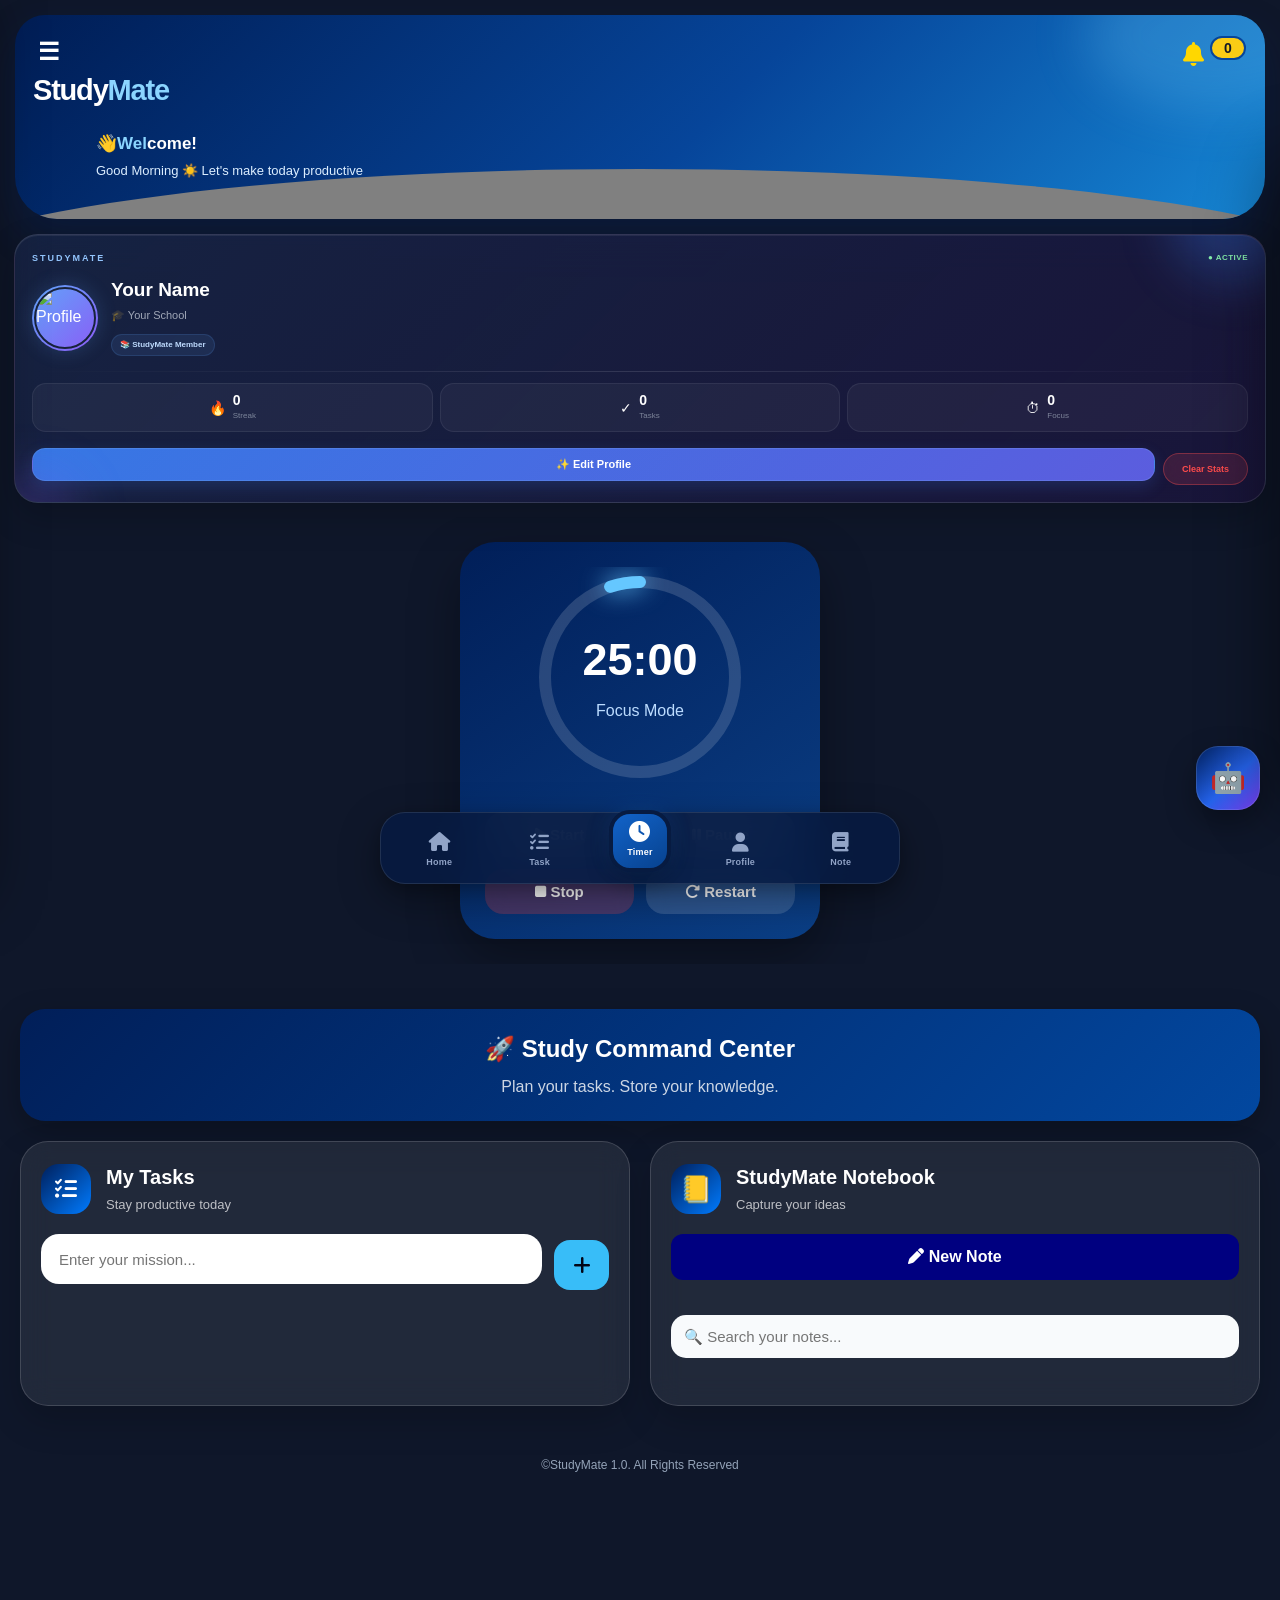
==== commit 0b426335: "Add files via upload" ====
--- a/index.html
+++ b/index.html
@@ -135,6 +135,9 @@
   <div class="menu-item" onclick="showPage('privacySection')">
   🔒 <span>Privacy</span>
 </div>
+<div class="menu-item" onclick="showPage('supportSection')">
+  🛟 <span>Support</span>
+</div>
 <div class="menu-item" onclick="showPage('resetSection')">
 🗑 <span>Reset</span>
 </div>
@@ -191,103 +194,249 @@
   </div> 
   </div>  
 
-    <section id="profileSection">  
-<div id="profileCard">
-
-    <div class="glass-glow"></div>
-
-    <div class="profile-top">
-
-        <img
-        id="profileCardAvatar"
-        src="default.png"
-        alt="Profile">
-
-        <button
-        class="camera-btn"
-        onclick="showEditProfile()">
-
-            📷
-
-        </button>
-
-    </div>
-
-    <h2 id="displayName">
-        Your Name
-    </h2>
-
-    <p id="displaySchool">
-        🎓 Your School
-    </p>
-
-    <span class="member-tag">
-        📚 StudyMate Member
-    </span>
-
-    <div class="mini-stats">
-
-    <div class="stat-chip" onclick="openProfileStat('streak')">
-
-        <span class="stat-icon">🔥</span>
-
-        <span class="stat-value"
-        id="profileStreak">0</span>
-
-        <small>Streak</small>
-
-    </div>
-
-
-    <div class="stat-chip" onclick="openProfileStat('tasks')">
-
-        <span class="stat-icon">✅</span>
-
-        <span class="stat-value"
-        id="profileTasks">0</span>
-
-        <small>Tasks</small>
-
-    </div>
-
-
-    <div class="stat-chip" onclick="openProfileStat('focus')">
-
-        <span class="stat-icon">⏱️</span>
-
-        <span class="stat-value"
-        id="profileFocusSessions">0</span>
-
-        <small>Focus</small>
-
-    </div>
-<button class="clearStatsBtn" onclick="clearProfileStats()">
-    🗑️ Clear Stats
-</button>
-</div>
-
-    <button
-    class="editBtn"
-    onclick="showEditProfile()">
-
-        ✨ Edit Profile
-
-    </button>
-
-</div>
-  <div id="editProfile" style="display:none;">  
-<img id="displayAvatar" src="default.png" />  
-<input type="file" id="profilePicInput">  
-    <input type="text" id="name" placeholder="Enter Your Name">  <input type="text" id="school" placeholder="Enter Your School">  
-
- <button id="reset" onclick="resetProfile()">Reset Profile</button>  
-
-<button id="save"onclick="saveProfile()">  
-  Save  
-</button>
-
-  </div>  
-</section>     
+<section id="profileSection">
+
+    <!-- ================= PROFILE CARD ================= -->
+
+    <div id="profileCard">
+
+        <div class="profile-orb profile-orb-one"></div>
+        <div class="profile-orb profile-orb-two"></div>
+
+        <div class="profile-header">
+
+            <span class="profile-label">
+                STUDYMATE
+            </span>
+
+            <span class="profile-status">
+                ● ACTIVE
+            </span>
+
+        </div>
+
+
+        <div class="profile-identity">
+
+            <div class="profile-photo-wrap">
+
+                <img
+                    id="profileCardAvatar"
+                    src="default.png"
+                    alt="Profile">
+
+            </div>
+
+
+            <div class="profile-info">
+
+                <h2 id="displayName">
+                    Your Name
+                </h2>
+
+                <p id="displaySchool">
+                    🎓 Your School
+                </p>
+
+                <span class="member-tag">
+                    📚 StudyMate Member
+                </span>
+
+            </div>
+
+        </div>
+
+
+        <div class="profile-divider"></div>
+
+
+        <div class="mini-stats">
+
+            <div
+                class="stat-chip"
+                onclick="openProfileStat('streak')">
+
+                <span class="stat-icon">🔥</span>
+
+                <div>
+                    <span
+                        class="stat-value"
+                        id="profileStreak">0</span>
+
+                    <small>Streak</small>
+                </div>
+
+            </div>
+
+
+            <div
+                class="stat-chip"
+                onclick="openProfileStat('tasks')">
+
+                <span class="stat-icon">✓</span>
+
+                <div>
+                    <span
+                        class="stat-value"
+                        id="profileTasks">0</span>
+
+                    <small>Tasks</small>
+                </div>
+
+            </div>
+
+
+            <div
+                class="stat-chip"
+                onclick="openProfileStat('focus')">
+
+                <span class="stat-icon">⏱</span>
+
+                <div>
+                    <span
+                        class="stat-value"
+                        id="profileFocusSessions">0</span>
+
+                    <small>Focus</small>
+                </div>
+
+            </div>
+
+        </div>
+
+
+        <div class="profile-actions">
+
+            <button
+                class="editBtn"
+                onclick="showEditProfile()">
+
+                <span>✨</span>
+                Edit Profile
+
+            </button>
+
+
+            <button
+                class="clearStatsBtn"
+                onclick="clearProfileStats()">
+
+                Clear Stats
+
+            </button>
+
+        </div>
+
+    </div>
+
+
+
+    <!-- ================= EDIT PROFILE ================= -->
+
+    <div id="editProfile">
+
+        <div class="edit-profile-header">
+
+            <button
+                type="button"
+                class="profile-back-btn"
+                onclick="closeEditProfile()">
+
+                ←
+
+            </button>
+
+            <div>
+
+                <span class="edit-label">
+                    PROFILE
+                </span>
+
+                <h2>
+                    Edit Profile
+                </h2>
+
+            </div>
+
+        </div>
+
+
+        <div class="edit-photo-section">
+
+            <div class="edit-avatar-ring">
+
+                <img
+                    id="displayAvatar"
+                    src="default.png"
+                    alt="Profile picture">
+
+            </div>
+
+            <label
+                for="profilePicInput"
+                class="choose-photo-btn">
+
+                ✨ Choose Photo
+
+            </label>
+
+            <input
+                type="file"
+                id="profilePicInput"
+                accept="image/*">
+
+        </div>
+
+
+        <div class="profile-fields">
+
+            <label>
+                Your Name
+            </label>
+
+            <input
+                type="text"
+                id="name"
+                placeholder="Enter your name">
+
+
+            <label>
+                Your School
+            </label>
+
+            <input
+                type="text"
+                id="school"
+                placeholder="Enter your school">
+
+        </div>
+
+
+        <div class="edit-actions">
+
+            <button
+                id="save"
+                onclick="saveProfile()">
+
+                ✓ Save Profile
+
+            </button>
+
+
+            <button
+                id="reset"
+                onclick="resetProfile()">
+
+                Reset Profile
+
+            </button>
+
+        </div>
+
+    </div>
+
+</section>
+
 <section id="timerSection">
 
 <div class="timer-card">
@@ -624,28 +773,55 @@
 
 
 </section>
-<section id="bottomNav">  
-  <div class="home" onclick="goToSection('homePage')">  
-  <i class="fa-solid fa-home"></i>  
-  <h3>Home</h3>  
-  </div>  
-  <div class="task" onclick="goToSection('tasks')">  
-    <i class="fas fa-tasks"></i>  
-    <h3>Task</h3>  
-  </div>  
-  <div class="timer" onclick="goToSection('timerSection')">  
-    <i class="fas fa-clock"></i>  
-    <h3>Timer</h3>  
-  </div>  
-  <div class="user" onclick="goToSection('profileSection')">  
-    <i class="fas fa-user"></i>  
-    <h3>Profile</h3>  
-  </div>  
-    <div class="user" onclick="goToSection('notebookSection')">  
-    <i class="fas fa-book"></i>  
-    <h3>Note</h3>  
-  </div>  
-</section>  
+
+<section id="bottomNav">
+
+    <div class="home"
+         onclick="goToSection('homePage')">
+
+        <i class="fa-solid fa-home"></i>
+        <h3>Home</h3>
+
+    </div>
+
+
+    <div class="task"
+         onclick="goToStudyCenter('task')">
+
+        <i class="fas fa-tasks"></i>
+        <h3>Task</h3>
+
+    </div>
+
+
+    <div class="timer"
+         onclick="goToSection('timerSection')">
+
+        <i class="fas fa-clock"></i>
+        <h3>Timer</h3>
+
+    </div>
+
+
+    <div class="profile"
+         onclick="goToSection('profileSection')">
+
+        <i class="fas fa-user"></i>
+        <h3>Profile</h3>
+
+    </div>
+
+
+    <div class="note"
+         onclick="goToStudyCenter('note')">
+
+        <i class="fas fa-book"></i>
+        <h3>Note</h3>
+
+    </div>
+
+</section>
+
 <footer>  
   &copy;StudyMate 1.0. All Rights Reserved  
 </footer>  
@@ -1289,6 +1465,473 @@
 
 </section>
 
+<section id="supportSection" style="display:none;">
+
+    <div class="support-page">
+
+        <div class="support-header">
+            <button
+                type="button"
+                class="support-back-btn"
+                onclick="showHome()">
+                ←
+            </button>
+
+            <div>
+                <span class="support-label">
+                    STUDYMATE
+                </span>
+
+                <h2>
+                    Support
+                </h2>
+            </div>
+        </div>
+
+        <div class="support-welcome">
+            <div class="support-icon">
+                🛟
+            </div>
+
+            <div>
+                <h3>How can we help?</h3>
+                <p>
+                    We're here to help you get the best
+                    experience from StudyMate.
+                </p>
+            </div>
+        </div>
+<div class="support-money-card">
+
+    <div class="support-money-icon">
+        ❤️
+    </div>
+
+    <div class="support-money-content">
+
+        <span class="support-money-label">
+            SUPPORT STUDYMATE
+        </span>
+
+        <h3>
+            Help us keep StudyMate growing
+        </h3>
+
+        <p>
+            Your support helps us improve StudyMate,
+            maintain the app, and build more useful
+            tools for students.
+        </p>
+
+    </div>
+
+<button
+    type="button"
+    class="support-money-btn"
+    onclick="openSupportPayment()">
+
+    Support Us →
+
+</button>
+
+</div>
+
+<div id="supportPaymentPanel" style="display:none;">
+
+    <div class="support-payment-header">
+
+        <button
+            type="button"
+            class="support-payment-back"
+            onclick="closeSupportPayment()">
+
+            ←
+
+        </button>
+
+        <div>
+            <span>SUPPORT STUDYMATE</span>
+            <h3>Choose your amount</h3>
+        </div>
+
+    </div>
+
+    <p class="support-payment-text">
+        Enter any amount you'd like to contribute.
+        Every contribution helps us keep StudyMate growing. ❤️
+    </p>
+
+    <div class="support-amount-box">
+
+        <span>₦</span>
+
+        <input
+            type="number"
+            id="supportAmount"
+            placeholder="Enter amount"
+            min="100"
+            inputmode="numeric">
+
+    </div>
+
+<div class="support-payment-methods">
+
+    <button
+        type="button"
+        class="support-method-btn"
+        id="supportFlutterwaveBtn">
+
+        <span class="support-method-icon">💳</span>
+
+        <span>
+            <strong>Pay with Flutterwave</strong>
+            <small>Secure online payment</small>
+        </span>
+
+        <b>›</b>
+
+    </button>
+
+    <button
+        type="button"
+        class="support-method-btn"
+        id="supportBankBtn">
+
+        <span class="support-method-icon">🏦</span>
+
+        <span>
+            <strong>Bank Transfer</strong>
+            <small>Transfer directly to StudyMate</small>
+        </span>
+
+        <b>›</b>
+
+    </button>
+
+</div>
+
+<div
+    id="supportBankDetails"
+    class="support-bank-details"
+    style="display:none;">
+
+    <div class="support-bank-title">
+        🏦 Bank Transfer
+    </div>
+
+    <p>
+        You can support StudyMate by transferring
+        any amount directly to the account below.
+    </p>
+
+    <div class="support-bank-row">
+        <span>Bank</span>
+        <strong>Access Bank</strong>
+    </div>
+
+    <div class="support-bank-row">
+        <span>Account Name</span>
+        <strong>Kenechukwu Praise Chigbo</strong>
+    </div>
+
+    <div class="support-bank-row">
+        <span>Account Number</span>
+        <strong>1830777757</strong>
+    </div>
+
+    <button
+        type="button"
+        class="support-copy-btn"
+        onclick="copySupportAccount()">
+
+        📋 Copy Account Number
+
+    </button>
+
+</div>
+
+</div>
+        <div class="support-options">
+
+<div
+    class="support-card"
+    onclick="contactStudyMateSupport()">
+
+    <span class="support-card-icon">💬</span>
+
+    <div>
+        <h3>Contact Support</h3>
+        <p>
+            Need help with something?
+            Get in touch with us.
+        </p>
+    </div>
+
+    <span class="support-arrow">›</span>
+
+</div>
+
+<div
+    class="support-card"
+    onclick="openStudyMateFAQ()">
+
+    <span class="support-card-icon">❓</span>
+
+    <div>
+        <h3>Frequently Asked Questions</h3>
+        <p>
+            Find answers to common questions
+            about StudyMate.
+        </p>
+    </div>
+
+    <span class="support-arrow">›</span>
+
+</div>
+
+     <div
+    class="support-card"
+    onclick="openStudyMateProblemReport()">
+
+    <span class="support-card-icon">🐞</span>
+
+    <div>
+        <h3>Report a Problem</h3>
+        <p>
+            Tell us about a bug or something
+            that isn't working properly.
+        </p>
+    </div>
+
+    <span class="support-arrow">›</span>
+
+</div>
+
+<div
+    class="support-card"
+    onclick="openStudyMateIdeaPanel()">
+
+    <span class="support-card-icon">💡</span>
+
+    <div>
+        <h3>Suggest an Idea</h3>
+        <p>
+            Have an idea that could make
+            StudyMate better?
+        </p>
+    </div>
+
+    <span class="support-arrow">›</span>
+
+</div>
+
+        </div>
+<div
+    id="studyMateFAQPanel"
+    class="support-subpanel"
+    style="display:none;">
+
+    <div class="support-subpanel-header">
+
+        <button
+            type="button"
+            class="support-subpanel-back"
+            onclick="closeStudyMateFAQ()">
+
+            ←
+
+        </button>
+
+        <div>
+            <span>STUDYMATE HELP</span>
+            <h3>Frequently Asked Questions</h3>
+        </div>
+
+    </div>
+
+    <div class="faq-list">
+
+        <details class="faq-item">
+            <summary>
+                What is StudyMate?
+            </summary>
+
+            <p>
+                StudyMate is a student-focused app designed
+                to help you plan, study, stay focused and
+                keep track of your academic progress.
+            </p>
+        </details>
+
+        <details class="faq-item">
+            <summary>
+                What can StudyMate AI do?
+            </summary>
+
+            <p>
+                StudyMate AI can answer questions, explain
+                topics, help with studying and work with
+                supported image attachments.
+            </p>
+        </details>
+
+        <details class="faq-item">
+            <summary>
+                Do I need an account to use StudyMate?
+            </summary>
+
+            <p>
+                Some features can be used without an account,
+                while account-based features require you to
+                log in.
+            </p>
+        </details>
+
+        <details class="faq-item">
+            <summary>
+                How do I use Premium?
+            </summary>
+
+            <p>
+                Open the Premium section in StudyMate and
+                choose your preferred Premium plan. Follow
+                the payment instructions to activate it.
+            </p>
+        </details>
+
+        <details class="faq-item">
+            <summary>
+                How can I report a problem?
+            </summary>
+
+            <p>
+                Use the Report a Problem option on this
+                Support page to tell us what went wrong.
+            </p>
+        </details>
+
+        <details class="faq-item">
+            <summary>
+                How can I suggest a new feature?
+            </summary>
+
+            <p>
+                Use Suggest an Idea on this Support page.
+                We'd love to hear ideas that can make
+                StudyMate better for students.
+            </p>
+        </details>
+
+    </div>
+
+</div>
+<div
+    id="studyMateProblemPanel"
+    class="support-subpanel"
+    style="display:none;">
+
+    <div class="support-subpanel-header">
+
+        <button
+            type="button"
+            class="support-subpanel-back"
+            onclick="closeStudyMateProblemReport()">
+
+            ←
+
+        </button>
+
+        <div>
+            <span>STUDYMATE HELP</span>
+            <h3>Report a Problem</h3>
+        </div>
+
+    </div>
+
+    <p class="support-form-intro">
+        Found something that isn't working properly?
+        Tell us what happened and we'll look into it. 🐞
+    </p>
+
+    <label class="support-form-label">
+        What went wrong?
+    </label>
+
+    <textarea
+        id="supportProblemMessage"
+        class="support-form-textarea"
+        placeholder="Describe the problem you experienced..."
+        rows="6"></textarea>
+
+    <button
+        type="button"
+        class="support-form-submit"
+        onclick="sendStudyMateProblemReport()">
+
+        🐞 Send Report
+
+    </button>
+
+</div>
+<div
+    id="studyMateIdeaPanel"
+    class="support-subpanel"
+    style="display:none;">
+
+    <div class="support-subpanel-header">
+
+        <button
+            type="button"
+            class="support-subpanel-back"
+            onclick="closeStudyMateIdeaPanel()">
+
+            ←
+
+        </button>
+
+        <div>
+            <span>STUDYMATE FEEDBACK</span>
+            <h3>Suggest an Idea</h3>
+        </div>
+
+    </div>
+
+    <p class="support-form-intro">
+        Have an idea that could make StudyMate
+        more useful or enjoyable for students?
+        We'd love to hear it. 💡
+    </p>
+
+    <label class="support-form-label">
+        Your idea
+    </label>
+
+    <textarea
+        id="studyMateIdeaMessage"
+        class="support-form-textarea"
+        placeholder="Tell us about your idea..."
+        rows="6"></textarea>
+
+    <button
+        type="button"
+        class="support-form-submit"
+        onclick="sendStudyMateIdea()">
+
+        💡 Send Idea
+
+    </button>
+
+</div>
+        <div class="support-footer">
+            <p>StudyMate Support</p>
+            <small>We're always here to help. 💙</small>
+        </div>
+
+    </div>
+
+</section>
+
+
 <section id="resetSection" style="display:none;">
 
 <button class="back-btn"
@@ -1862,36 +2505,17 @@
 
     <!-- TEXT -->
 
-    <textarea
-        id="aiInput"
-        placeholder="Ask StudyMate anything..."
-        rows="1"></textarea>
-
-
-    <!-- IMAGE GENERATION -->
-
-    <button
-        type="button"
-        id="aiImageButton"
-        class="ai-image-button"
-        title="Generate Image">
-
-        🖼️
-
-    </button>
-
-
-    <!-- SEND -->
-
-    <button
-        type="button"
-        id="aiSend"
-        class="ai-send">
-
-        <i class="fa-solid fa-paper-plane"></i>
-
-    </button>
-
+<textarea id="aiInput" placeholder="Ask StudyMate anything..." rows="1"></textarea>
+
+<button type="button" id="aiMicButton" class="ai-mic-button" title="Speak">
+    🎙️
+</button>
+
+<button type="button" id="aiImageButton" class="ai-image-button" title="Generate Image">🖼️</button>
+
+<button type="button" id="aiSend" class="ai-send">
+    <i class="fa-solid fa-paper-plane"></i>
+</button>
 </div>
 
 </div>
@@ -2065,205 +2689,48 @@
         </div>
 
 
-        <!-- =================================
-             PAYMENT METHODS
-        ================================= -->
-
-        <div class="ai-payment-section">
-
-            <h3>
-                Choose payment method
-            </h3>
-
-
-            <!-- FLUTTERWAVE -->
-
-            <button
-                type="button"
-                class="ai-payment-method"
-                id="aiFlutterwavePayment">
-
-                <span class="ai-payment-icon">
-                    💳
-                </span>
-
-                <span class="ai-payment-info">
-
-                    <strong>
-                        Flutterwave
-                    </strong>
-
-                    <small>
-                        Secure online payment
-                    </small>
-
-                </span>
-
-                <span class="ai-payment-arrow">
-                    →
-                </span>
-
-            </button>
-
-
-            <!-- CHIPPER -->
-
-            <button
-                type="button"
-                class="ai-payment-method"
-                id="aiChipperPayment">
-
-                <span class="ai-payment-icon">
-                    🟢
-                </span>
-
-                <span class="ai-payment-info">
-
-                    <strong>
-                        Chipper
-                    </strong>
-
-                    <small>
-                        Pay with Chipper
-                    </small>
-
-                </span>
-
-                <span class="ai-payment-arrow">
-                    →
-                </span>
-
-            </button>
-
-
-            <!-- BANK TRANSFER -->
-
-            <button
-                type="button"
-                class="ai-payment-method"
-                id="aiBankPayment">
-
-                <span class="ai-payment-icon">
-                    🏦
-                </span>
-
-                <span class="ai-payment-info">
-
-                    <strong>
-                        Bank Transfer
-                    </strong>
-
-                    <small>
-                        Pay directly to bank account
-                    </small>
-
-                </span>
-
-                <span class="ai-payment-arrow">
-                    →
-                </span>
-
-            </button>
-
-        </div>
-
-
-        <!-- =================================
-             BANK DETAILS
-        ================================= -->
-
-        <div
-            id="aiBankDetails"
-            class="ai-bank-details"
-            style="display:none;">
-
-            <div class="ai-bank-header">
-
-                <span>
-                    🏦
-                </span>
-
-                <strong>
-                    Bank Transfer
-                </strong>
-
-            </div>
-
-
-            <div class="ai-bank-row">
-
-                <span>
-                    Bank
-                </span>
-
-                <strong>
-                    Access Bank
-                </strong>
-
-            </div>
-
-
-            <div class="ai-bank-row">
-
-                <span>
-                    Account Name
-                </span>
-
-                <strong>
-                    Kenechukwu Praise Chigbo
-                </strong>
-
-            </div>
-
-
-            <div class="ai-bank-row">
-
-                <span>
-                    Account Number
-                </span>
-
-                <strong class="ai-account-number">
-                    1830777757
-                </strong>
-
-            </div>
-
-
-            <div class="ai-bank-row">
-
-                <span>
-                    Amount
-                </span>
-
-                <strong id="aiBankAmount">
-                    ₦10,000
-                </strong>
-
-            </div>
-
-
-            <button
-                type="button"
-                id="aiCopyBankDetails"
-                class="ai-copy-bank">
-
-                📋 Copy Account Number
-
-            </button>
-
-
-            <p class="ai-bank-note">
-
-                After making the transfer, your payment
-                will need to be confirmed before Premium
-                is activated.
-
-            </p>
-
-        </div>
-
-
-        <!-- =================================
+<!-- =================================
+     PAYMENT METHODS
+================================= -->
+
+<div class="ai-payment-section">
+
+    <h3>
+        Choose payment method
+    </h3>
+
+
+    <!-- FLUTTERWAVE -->
+
+    <button
+        type="button"
+        class="ai-payment-method"
+        id="aiFlutterwavePayment">
+
+        <span class="ai-payment-icon">
+            💳
+        </span>
+
+        <span class="ai-payment-info">
+
+            <strong>
+                Flutterwave
+            </strong>
+
+            <small>
+                Secure online payment
+            </small>
+
+        </span>
+
+        <span class="ai-payment-arrow">
+            →
+        </span>
+
+    </button>
+
+</div>
+<!-- =================================
              MAIN UPGRADE BUTTON
         ================================= -->
 
--- a/style.css
+++ b/style.css
@@ -129,997 +129,1859 @@
 
 }
 
-
 /* ==========================
-   STUDYMATE PREMIUM HEADER
+   STUDYMATE — WAVE HEADER
 ========================== */
 
+header{
+
+    position:relative;
+
+    margin:15px;
+
+    padding:20px 18px 38px;
+
+    min-height:150px;
+
+    box-sizing:border-box;
+
+    border-radius:30px 30px 42px 42px;
+
+    overflow:hidden;
+
+    color:white;
+
+    background:
+        linear-gradient(
+            135deg,
+            #001d55 0%,
+            #06459a 55%,
+            #1686d4 100%
+        );
+
+    box-shadow:
+        0 18px 38px rgba(0,35,100,.28);
+
+}
+
+
 /* ==========================
-   STUDYMATE FUTURE HEADER
+   SOFT LIGHT
 ========================== */
 
-header{
+header::before{
+
+    content:"";
+
+    position:absolute;
+
+    width:260px;
+    height:150px;
+
+    right:-80px;
+    top:-55px;
+
+    border-radius:50%;
+
+    background:
+        rgba(120,210,255,.22);
+
+    filter:blur(25px);
+
+    pointer-events:none;
+
+}
+
+
+/* ==========================
+   WHITE WAVE
+========================== */
+
+header::after{
+
+    content:"";
+
+    position:absolute;
+
+    left:-10%;
+
+    bottom:-105px;
+
+    width:120%;
+
+    height:155px;
+
+    background:grey;
+
+    border-radius:50% 50% 0 0 / 75% 75% 0 0;
+
+    pointer-events:none;
+
+    z-index:1;
+
+}
+
+
+/* ==========================
+   CONTENT
+========================== */
+
+header > *{
 
     position:relative;
 
-    margin:15px;
-
-    padding:18px 18px 20px;
-
-
-    border-radius:30px;
-
+    z-index:3;
+
+}
+
+
+/* ==========================
+   MENU
+   NO CIRCLE
+========================== */
+
+#menuBtn{
+
+    position:relative;
+
+    z-index:5;
+
+    width:auto;
+    height:auto;
+
+    padding:5px;
+
+    margin:0;
+
+    border:none;
+
+    outline:none;
+
+    background:transparent;
+
+    color:white;
+
+    font-size:24px;
+
+    line-height:1;
+
+    box-shadow:none;
+
+    backdrop-filter:none;
+    -webkit-backdrop-filter:none;
+
+    cursor:pointer;
+
+    transition:
+        transform .2s ease,
+        opacity .2s ease;
+
+}
+
+
+#menuBtn:hover{
+
+    background:transparent;
+
+    transform:scale(1.08);
+
+    opacity:.85;
+
+}
+
+
+#menuBtn:active{
+
+    transform:scale(.90);
+
+}
+
+
+/* ==========================
+   TITLE
+========================== */
+
+header h1{
+
+    position:relative;
+
+    z-index:3;
+
+    margin:0;
+
+    font-size:29px;
+
+    font-weight:900;
+
+    letter-spacing:-1.2px;
+
+    color:#fff;
+
+}
+
+
+/* STUDYMATE ACCENT */
+
+.span{
+
+    color:#8bd5ff;
+
+}
+
+
+/* ==========================
+   WELCOME
+========================== */
+
+#userName{
+
+    position:relative;
+
+    z-index:3;
+
+    margin:18px 0 5px 63px;
+
+    color:#fff;
+
+    font-size:17px;
+
+    font-weight:650;
+
+}
+
+
+#greetingText{
+
+    position:relative;
+
+    z-index:3;
+
+    margin-left:63px;
+
+    color:#dceeff;
+
+    font-size:13px;
+
+    line-height:1.5;
+
+}
+
+
+/* ==========================
+   NOTIFICATION
+   NO CIRCLE
+========================== */
+
+.notification-icon{
+
+    position:absolute;
+
+    right:19px;
+
+    top:21px;
+
+    z-index:6;
+
+    width:auto;
+    height:auto;
+
+    padding:5px;
+
+    margin:0;
+
+    display:flex;
+
+    align-items:center;
+
+    justify-content:center;
+
+    border:none;
+
+    outline:none;
+
+    border-radius:0;
+
+    background:transparent;
+
+    color:#fff;
+
+    font-size:22px;
+
+    line-height:1;
+
+    box-shadow:none;
+
+    backdrop-filter:none;
+    -webkit-backdrop-filter:none;
+
+    cursor:pointer;
+
+    transition:
+        transform .2s ease,
+        opacity .2s ease;
+
+}
+
+
+.notification-icon:hover{
+
+    background:transparent;
+
+    transform:scale(1.08);
+
+    opacity:.85;
+
+}
+
+
+.notification-icon:active{
+
+    transform:scale(.90);
+
+}
+
+
+/* ==========================
+   BADGE
+========================== */
+
+.badge{
+
+    position:absolute;
+
+    top:-4px;
+
+    right:-4px;
+
+    width:17px;
+
+    height:17px;
+
+    padding:0;
+
+    display:flex;
+
+    align-items:center;
+
+    justify-content:center;
+
+    box-sizing:border-box;
+
+    border-radius:50%;
+
+    background:#ff4164;
+
+    color:white;
+
+    font-size:9px;
+
+    font-weight:800;
+
+    line-height:1;
+
+    border:2px solid #06459a;
+
+}
+
+
+/* ==========================
+   MOBILE
+========================== */
+
+@media(max-width:400px){
+
+    header{
+
+        margin:12px;
+
+        padding:17px 16px 36px;
+
+        min-height:145px;
+
+        border-radius:27px 27px 38px 38px;
+
+    }
+
+    header h1{
+
+        font-size:27px;
+
+    }
+
+    #menuBtn{
+
+        font-size:22px;
+
+    }
+
+    .notification-icon{
+
+        right:16px;
+
+        top:19px;
+
+        font-size:20px;
+
+    }
+
+    #userName{
+
+        margin-left:59px;
+
+        font-size:16px;
+
+    }
+
+    #greetingText{
+
+        margin-left:59px;
+
+        font-size:12px;
+
+    }
+
+}
+
+/* =====================================================
+   STUDYMATE — BEAUTIFUL PREMIUM SIDE MENU
+   CSS ONLY
+===================================================== */
+
+#sideMenu{
+    position:fixed;
+    top:0;
+    left:-330px;
+
+    width:300px;
+    height:100vh;
+
+    box-sizing:border-box;
+    padding:18px 16px 24px;
 
     background:
-    linear-gradient(
-    145deg,
-    #001f5b,
-    #063b91
-    );
-
+        radial-gradient(
+            circle at 85% 8%,
+            rgba(83,157,255,.16),
+            transparent 28%
+        ),
+        radial-gradient(
+            circle at 5% 55%,
+            rgba(124,92,255,.10),
+            transparent 30%
+        ),
+        linear-gradient(
+            160deg,
+            #071a3d 0%,
+            #061633 45%,
+            #041127 100%
+        );
+
+    backdrop-filter:blur(28px);
+    -webkit-backdrop-filter:blur(28px);
+
+    border-right:1px solid rgba(255,255,255,.10);
+
+    box-shadow:
+        15px 0 55px rgba(0,0,0,.45),
+        inset -1px 0 rgba(255,255,255,.04);
+
+    transition:
+        left .42s cubic-bezier(.22,1,.36,1);
+
+    z-index:2000;
+
+    overflow-y:auto;
+    overflow-x:hidden;
+}
+
+#sideMenu.active{
+    left:0;
+}
+
+
+/* =====================================================
+   PROFILE CARD
+===================================================== */
+
+.menu-profile{
+    position:relative;
+
+    display:flex;
+    align-items:center;
+
+    gap:13px;
+
+    padding:14px;
+
+    margin-bottom:20px;
+
+    border-radius:22px;
+
+    background:
+        linear-gradient(
+            135deg,
+            rgba(255,255,255,.13),
+            rgba(255,255,255,.045)
+        );
+
+    border:1px solid rgba(255,255,255,.12);
+
+    box-shadow:
+        0 12px 30px rgba(0,0,0,.22),
+        inset 0 1px rgba(255,255,255,.10);
 
     overflow:hidden;
-
+}
+
+
+/* soft light inside profile */
+.menu-profile::before{
+    content:"";
+
+    position:absolute;
+
+    width:120px;
+    height:120px;
+
+    right:-65px;
+    top:-70px;
+
+    border-radius:50%;
+
+    background:rgba(74,144,255,.20);
+
+    filter:blur(25px);
+
+    pointer-events:none;
+}
+
+
+/* bottom glow */
+.menu-profile::after{
+    content:"";
+
+    position:absolute;
+
+    left:20px;
+    right:20px;
+    bottom:-25px;
+
+    height:40px;
+
+    background:rgba(77,163,255,.12);
+
+    filter:blur(18px);
+
+    pointer-events:none;
+}
+
+
+/* =====================================================
+   AVATAR
+===================================================== */
+
+.avatar{
+    position:relative;
+    z-index:2;
+}
+
+.avatar img{
+    width:60px;
+    height:60px;
+
+    display:block;
+
+    object-fit:cover;
+
+    border-radius:50%;
+
+    border:2px solid rgba(255,255,255,.55);
 
     box-shadow:
-    0 20px 45px rgba(0,0,0,.35);
-
+        0 0 0 4px rgba(80,160,255,.08),
+        0 7px 20px rgba(0,0,0,.30);
+}
+
+
+/* =====================================================
+   PROFILE TEXT
+===================================================== */
+
+.profile-text{
+    position:relative;
+    z-index:2;
+
+    min-width:0;
+}
+
+.profile-text h3{
+    margin:0 0 4px;
+
+    color:#ffffff;
+
+    font-size:16px;
+    font-weight:750;
+
+    letter-spacing:.15px;
+
+    white-space:nowrap;
+    overflow:hidden;
+    text-overflow:ellipsis;
+}
+
+.profile-text p{
+    margin:3px 0;
+
+    color:#afc4e5;
+
+    font-size:11px;
+
+    white-space:nowrap;
+    overflow:hidden;
+    text-overflow:ellipsis;
+}
+
+
+/* =====================================================
+   MENU TITLE
+===================================================== */
+
+.menu-header{
+    display:flex;
+    align-items:center;
+    justify-content:space-between;
+
+    padding:2px 4px 12px;
+}
+
+.menu-header h2{
+    margin:0;
+
+    color:#ffffff;
+
+    font-size:22px;
+    font-weight:750;
+
+    letter-spacing:.2px;
+}
+
+.menu-header button{
+    width:35px;
+    height:35px;
+
+    display:flex;
+    align-items:center;
+    justify-content:center;
+
+    border:1px solid rgba(255,255,255,.10);
+
+    border-radius:11px;
+
+    background:rgba(255,255,255,.065);
+
+    color:#dce9ff;
+
+    font-size:13px;
+
+    cursor:pointer;
+
+    transition:
+        .25s ease;
+}
+
+.menu-header button:hover{
+    background:rgba(255,255,255,.13);
+
+    border-color:rgba(255,255,255,.18);
+
+    transform:rotate(90deg);
+}
+
+
+/* =====================================================
+   MENU ITEMS
+===================================================== */
+
+.menu-item{
+    position:relative;
+
+    display:flex;
+    align-items:center;
+
+    gap:15px;
+
+    width:100%;
+
+    box-sizing:border-box;
+
+    padding:13px 15px;
+
+    margin:7px 0;
+
+    border-radius:16px;
+
+    color:#eef5ff;
+
+    font-size:18px;
+    font-weight:600;
+
+    background:
+        linear-gradient(
+            100deg,
+            rgba(255,255,255,.075),
+            rgba(255,255,255,.035)
+        );
+
+    border:1px solid rgba(255,255,255,.055);
+
+    box-shadow:
+        inset 0 1px rgba(255,255,255,.045);
+
+    cursor:pointer;
+
+    overflow:hidden;
+
+    transition:
+        transform .25s ease,
+        background .25s ease,
+        border-color .25s ease,
+        box-shadow .25s ease;
+}
+
+
+/* subtle shine across every item */
+.menu-item::before{
+    content:"";
+
+    position:absolute;
+
+    top:0;
+    left:-100%;
+
+    width:70%;
+    height:100%;
+
+    background:
+        linear-gradient(
+            90deg,
+            transparent,
+            rgba(255,255,255,.07),
+            transparent
+        );
+
+    transition:left .5s ease;
+
+    pointer-events:none;
+}
+
+
+/* menu label */
+.menu-item span{
+    position:relative;
+    z-index:1;
+
+    color:#e8f1ff;
+
+    font-size:14px;
+    font-weight:600;
+
+    letter-spacing:.1px;
+}
+
+
+/* hover */
+.menu-item:hover{
+    transform:translateX(5px);
+
+    background:
+        linear-gradient(
+            100deg,
+            rgba(76,158,255,.17),
+            rgba(103,89,230,.08)
+        );
+
+    border-color:rgba(104,177,255,.20);
+
+    box-shadow:
+        0 7px 22px rgba(0,0,0,.18),
+        inset 0 1px rgba(255,255,255,.08);
+}
+
+.menu-item:hover::before{
+    left:120%;
+}
+
+
+/* click */
+.menu-item:active{
+    transform:translateX(3px) scale(.985);
+}
+
+
+/* =====================================================
+   FOOTER
+===================================================== */
+
+.menu-footer{
+    position:relative;
+
+    margin-top:30px;
+
+    padding:22px 8px 4px;
+
+    text-align:center;
 
     color:white;
 
-}
-
-
-/* floating glow */
-
-header::before{
-
+    border-top:1px solid rgba(255,255,255,.075);
+}
+
+
+/* small decorative glow */
+.menu-footer::before{
     content:"";
 
     position:absolute;
 
-    width:140px;
-    height:140px;
-
-    right:-50px;
-    top:-50px;
-
+    top:-1px;
+    left:50%;
+
+    width:70px;
+    height:1px;
+
+    transform:translateX(-50%);
+
+    background:rgba(112,190,255,.45);
+
+    box-shadow:
+        0 0 12px rgba(112,190,255,.35);
+}
+
+
+.menu-logo{
+    width:62px;
+    height:62px;
+
+    object-fit:cover;
+
+    border-radius:17px;
+
+    border:1px solid rgba(255,255,255,.10);
+
+    box-shadow:
+        0 10px 25px rgba(0,0,0,.30),
+        0 0 20px rgba(76,158,255,.08);
+}
+
+.menu-footer h3{
+    margin:10px 0 2px;
+
+    color:#ffffff;
+
+    font-size:17px;
+    font-weight:700;
+}
+
+.menu-tagline{
+    margin:0 0 13px;
+
+    color:#78bfff;
+
+    font-size:11px;
+    font-weight:500;
+
+    letter-spacing:.3px;
+}
+
+.menu-quote{
+    max-width:235px;
+
+    margin:8px auto;
+
+    color:#b8c9e5;
+
+    font-size:11px;
+
+    line-height:1.65;
+}
+
+.menu-version{
+    display:inline-block;
+
+    margin-top:10px;
+
+    padding:5px 13px;
+
+    border-radius:20px;
+
+    background:rgba(255,255,255,.055);
+
+    border:1px solid rgba(255,255,255,.075);
+
+    color:#91a6c9;
+
+    font-size:10px;
+}
+
+.menu-credit{
+    margin-top:13px;
+
+    color:#7188ad;
+
+    font-size:10px;
+
+    line-height:1.55;
+}
+
+.menu-credit b{
+    color:#c6d8f2;
+}
+
+
+/* =====================================================
+   SCROLLBAR
+===================================================== */
+
+#sideMenu::-webkit-scrollbar{
+    width:4px;
+}
+
+#sideMenu::-webkit-scrollbar-track{
+    background:transparent;
+}
+
+#sideMenu::-webkit-scrollbar-thumb{
+    background:rgba(255,255,255,.12);
+    border-radius:20px;
+}
+
+
+/* =====================================================
+   OVERLAY
+===================================================== */
+
+#overlay{
+    position:fixed;
+    inset:0;
+
+    background:rgba(0,0,0,.55);
+
+    backdrop-filter:blur(3px);
+    -webkit-backdrop-filter:blur(3px);
+
+    display:none;
+
+    z-index:1500;
+}
+
+#overlay.active{
+    display:block;
+}
+
+
+/* =====================================================
+   MOBILE
+===================================================== */
+
+@media(max-width:360px){
+
+    #sideMenu{
+        width:285px;
+        padding-left:14px;
+        padding-right:14px;
+    }
+
+    .menu-profile{
+        padding:13px;
+    }
+
+    .avatar img{
+        width:56px;
+        height:56px;
+    }
+
+    .menu-item{
+        padding:12px 14px;
+    }
+}
+
+/* =========================================================
+   STUDYMATE PROFILE — CREATIVE ID CARD
+========================================================= */
+
+#profileCard{
+
+    position:relative;
+
+    overflow:hidden;
+
+    margin:14px;
+
+    padding:17px;
+
+    border-radius:24px;
 
     background:
-    rgba(77,163,255,.35);
-
+        linear-gradient(
+            135deg,
+            rgba(24,38,72,.78),
+            rgba(30,20,65,.68)
+        );
+
+    border:1px solid rgba(255,255,255,.12);
+
+    backdrop-filter:blur(20px);
+    -webkit-backdrop-filter:blur(20px);
+
+    box-shadow:
+        0 14px 35px rgba(0,0,0,.20),
+        inset 0 1px 0 rgba(255,255,255,.07);
+
+}
+
+
+/* =========================================================
+   DECORATIVE ORBS
+========================================================= */
+
+.profile-orb{
+
+    position:absolute;
 
     border-radius:50%;
 
+    pointer-events:none;
 
     filter:blur(25px);
 
 }
 
 
-
-header::after{
-
-    content:"";
-
-    position:absolute;
+.profile-orb-one{
+
+    width:130px;
+    height:130px;
+
+    top:-85px;
+    right:-35px;
+
+    background:
+        rgba(59,130,246,.28);
+
+}
+
+
+.profile-orb-two{
 
     width:100px;
     height:100px;
 
-    left:-40px;
-    bottom:-40px;
-
+    bottom:-70px;
+    left:-35px;
 
     background:
-    rgba(255,255,255,.12);
-
+        rgba(139,92,246,.20);
+
+}
+
+
+/* =========================================================
+   HEADER
+========================================================= */
+
+.profile-header{
+
+    position:relative;
+
+    display:flex;
+
+    align-items:center;
+
+    justify-content:space-between;
+
+    margin-bottom:14px;
+
+}
+
+
+.profile-label{
+
+    color:#93c5fd;
+
+    font-size:9px;
+
+    font-weight:800;
+
+    letter-spacing:2px;
+
+}
+
+
+.profile-status{
+
+    color:#86efac;
+
+    font-size:8px;
+
+    font-weight:700;
+
+    letter-spacing:.5px;
+
+}
+
+
+/* =========================================================
+   IDENTITY
+========================================================= */
+
+.profile-identity{
+
+    position:relative;
+
+    display:flex;
+
+    align-items:center;
+
+    gap:13px;
+
+}
+
+
+/* =========================================================
+   PROFILE PHOTO
+========================================================= */
+
+.profile-photo-wrap{
+
+    flex:0 0 auto;
+
+    width:66px;
+    height:66px;
+
+    padding:2px;
 
     border-radius:50%;
 
-
-    filter:blur(20px);
-
-}
-
-
-
-/* MENU BUTTON */
-
-#menuBtn{
+    background:
+        linear-gradient(
+            135deg,
+            #60a5fa,
+            #8b5cf6
+        );
+
+    box-shadow:
+        0 0 20px rgba(96,165,250,.20);
+
+}
+
+
+#profileCardAvatar{
+
+    display:block;
+
+    width:100%;
+    height:100%;
+
+    border-radius:50%;
+
+    object-fit:cover;
+
+    border:2px solid #18233c;
+
+}
+
+
+/* =========================================================
+   PROFILE INFO
+========================================================= */
+
+.profile-info{
+
+    min-width:0;
+
+    text-align:left;
+
+}
+
+
+#displayName{
+
+    margin:0;
+
+    color:#fff;
+
+    font-size:19px;
+
+    font-weight:750;
+
+    line-height:1.2;
+
+    white-space:nowrap;
+
+    overflow:hidden;
+
+    text-overflow:ellipsis;
+
+}
+
+
+#displaySchool{
+
+    margin:5px 0 7px;
+
+    color:rgba(226,232,240,.68);
+
+    font-size:11px;
+
+    white-space:nowrap;
+
+    overflow:hidden;
+
+    text-overflow:ellipsis;
+
+}
+
+
+.member-tag{
+
+    display:inline-block;
+
+    padding:4px 8px;
+
+    border-radius:20px;
+
+    background:rgba(96,165,250,.10);
+
+    border:1px solid rgba(96,165,250,.15);
+
+    color:#bfdbfe;
+
+    font-size:8px;
+
+    font-weight:600;
+
+}
+
+
+/* =========================================================
+   DIVIDER
+========================================================= */
+
+.profile-divider{
+
+    height:1px;
+
+    margin:15px 0 11px;
+
+    background:
+        linear-gradient(
+            90deg,
+            transparent,
+            rgba(255,255,255,.12),
+            transparent
+        );
+
+}
+
+
+/* =========================================================
+   STATS
+========================================================= */
+
+.mini-stats{
+
+    display:grid;
+
+    grid-template-columns:
+        repeat(3,1fr);
+
+    gap:7px;
+
+    margin:0;
+
+}
+
+
+.stat-chip{
+
+    display:flex;
+
+    align-items:center;
+
+    justify-content:center;
+
+    gap:7px;
+
+    min-width:0;
+
+    padding:9px 5px;
+
+    border-radius:14px;
+
+    background:
+        rgba(255,255,255,.045);
+
+    border:1px solid rgba(255,255,255,.07);
+
+    cursor:pointer;
+
+    transition:
+        transform .18s ease,
+        background .18s ease;
+
+}
+
+
+.stat-chip:hover{
+
+    transform:translateY(-2px);
+
+    background:
+        rgba(255,255,255,.08);
+
+}
+
+
+.stat-chip:active{
+
+    transform:scale(.96);
+
+}
+
+
+.stat-icon{
+
+    font-size:14px;
+
+    line-height:1;
+
+}
+
+
+.stat-value{
+
+    display:block;
+
+    color:#fff;
+
+    font-size:14px;
+
+    font-weight:750;
+
+    line-height:1;
+
+}
+
+
+.stat-chip small{
+
+    display:block;
+
+    margin-top:3px;
+
+    color:rgba(203,213,225,.55);
+
+    font-size:8px;
+
+}
+
+
+/* =========================================================
+   ACTIONS
+========================================================= */
+
+.profile-actions{
+
+    display:flex;
+
+    align-items:center;
+
+    gap:8px;
+
+    margin-top:11px;
+
+}
+
+
+.editBtn{
+
+    flex:1;
+
+    padding:9px 12px;
+
+    border:1px solid rgba(147,197,253,.18);
+
+    border-radius:13px;
+
+    background:
+        linear-gradient(
+            135deg,
+            rgba(59,130,246,.90),
+            rgba(99,102,241,.90)
+        );
+
+    color:#fff;
+
+    font-size:11px;
+
+    font-weight:700;
+
+    cursor:pointer;
+
+    box-shadow:
+        0 6px 16px rgba(59,130,246,.18);
+
+    transition:
+        transform .18s ease,
+        filter .18s ease;
+
+}
+
+
+.editBtn:hover{
+
+    transform:translateY(-1px);
+
+    filter:brightness(1.07);
+
+}
+
+
+.editBtn:active{
+
+    transform:scale(.97);
+
+}
+
+
+.clearStatsBtn{
+
+    flex:0 0 auto;
+
+    padding:8px 9px;
+
+    border:none;
+
+    background:transparent;
+
+    color:rgba(248,113,113,.60);
+
+    font-size:9px;
+
+    cursor:pointer;
+
+}
+
+
+.clearStatsBtn:hover{
+
+    color:#fca5a5;
+
+}
+
+.profile-photo-wrap{
+    flex:0 0 66px !important;
+    width:66px !important;
+    height:66px !important;
+    min-width:66px !important;
+    min-height:66px !important;
+    max-width:66px !important;
+    max-height:66px !important;
+}
+
+#profileCardAvatar{
+    display:block !important;
+    width:100% !important;
+    height:100% !important;
+    min-width:0 !important;
+    min-height:0 !important;
+    max-width:100% !important;
+    max-height:100% !important;
+    object-fit:cover !important;
+    border-radius:50% !important;
+}
+
+.profile-identity{
+    min-width:0;
+}
+
+.profile-info{
+    flex:1;
+    min-width:0;
+    overflow:hidden;
+}
+
+/* =========================================================
+   EDIT PROFILE WINDOW
+========================================================= */
+
+#editProfile{
+
+    display:none;
+
+    margin:14px;
+
+    padding:17px;
+
+    border-radius:23px;
+
+    background:
+        linear-gradient(
+            145deg,
+            rgba(24,38,72,.80),
+            rgba(30,20,65,.72)
+        );
+
+    border:1px solid rgba(255,255,255,.12);
+
+    backdrop-filter:blur(20px);
+    -webkit-backdrop-filter:blur(20px);
+
+    box-shadow:
+        0 14px 35px rgba(0,0,0,.20);
+
+}
+
+
+/* =========================================================
+   EDIT HEADER
+========================================================= */
+
+.edit-profile-header{
+
+    display:flex;
+
+    align-items:center;
+
+    gap:11px;
+
+    margin-bottom:18px;
+
+}
+
+
+.profile-back-btn{
+
+    display:flex;
+
+    align-items:center;
+
+    justify-content:center;
+
+    width:34px;
+    height:34px;
+
+    flex-shrink:0;
+
+    border:1px solid rgba(255,255,255,.10);
+
+    border-radius:11px;
+
+    background:
+        rgba(255,255,255,.06);
+
+    color:#fff;
+
+    font-size:18px;
+
+    cursor:pointer;
+
+    transition:
+        transform .18s ease,
+        background .18s ease;
+
+}
+
+
+.profile-back-btn:hover{
+
+    transform:translateX(-2px);
+
+    background:
+        rgba(255,255,255,.10);
+
+}
+
+
+.edit-label{
+
+    display:block;
+
+    color:#93c5fd;
+
+    font-size:8px;
+
+    font-weight:800;
+
+    letter-spacing:1.5px;
+
+}
+
+
+#editProfile h2{
+
+    margin:2px 0 0;
+
+    color:#fff;
+
+    font-size:20px;
+
+    font-weight:750;
+
+}
+
+/* =========================================================
+   EDIT PHOTO
+========================================================= */
+
+.edit-photo-section{
+
+    display:flex;
+
+    align-items:center;
+
+    gap:12px;
+
+    width:100%;
+
+    box-sizing:border-box;
+
+    padding:10px;
+
+    margin-bottom:16px;
+
+    border-radius:16px;
+
+    background:
+        rgba(255,255,255,.045);
+
+    border:1px solid rgba(255,255,255,.07);
+
+    overflow:hidden;
+
+}
+
+
+.edit-avatar-ring{
 
     position:relative;
 
-    z-index:2;
-
-
-    width:48px;
-
-    height:48px;
-
-
-    border-radius:18px;
-
+    width:52px;
+    height:52px;
+
+    min-width:52px;
+    min-height:52px;
+
+    flex:0 0 52px;
+
+    padding:2px;
+
+    box-sizing:border-box;
+
+    border-radius:50%;
+
+    background:
+        linear-gradient(
+            135deg,
+            #60a5fa,
+            #8b5cf6
+        );
+
+    overflow:hidden;
+
+}
+
+
+#displayAvatar{
+
+    display:block;
+
+    width:100%;
+    height:100%;
+
+    max-width:100%;
+    max-height:100%;
+
+    box-sizing:border-box;
+
+    border-radius:50%;
+
+    object-fit:cover;
+
+    border:2px solid #18233c;
+
+}
+
+
+.choose-photo-btn{
+
+    display:inline-flex;
+
+    align-items:center;
+    justify-content:center;
+
+    max-width:100%;
+
+    padding:9px 12px;
+
+    box-sizing:border-box;
+
+    border-radius:10px;
+
+    background:
+        rgba(96,165,250,.10);
+
+    border:1px solid rgba(96,165,250,.18);
+
+    color:#bfdbfe;
+
+    font-size:11px;
+
+    font-weight:600;
+
+    cursor:pointer;
+
+    white-space:nowrap;
+
+}
+
+
+#profilePicInput{
+
+    display:none;
+
+}
+/* =========================================================
+   FORM FIELDS
+========================================================= */
+
+.profile-fields label{
+
+    display:block;
+
+    margin:0 0 5px 2px;
+
+    color:rgba(226,232,240,.65);
+
+    font-size:9px;
+
+    font-weight:600;
+
+}
+
+
+#editProfile input{
+
+    width:100%;
+
+    height:42px;
+
+    box-sizing:border-box;
+
+    margin:0 0 12px;
+
+    padding:10px 13px;
+
+    border:1px solid rgba(255,255,255,.10);
+
+    border-radius:12px;
+
+    outline:none;
+
+    background:
+        rgba(255,255,255,.055);
+
+    color:#fff;
+
+    font-size:12px;
+
+}
+
+
+#editProfile input:focus{
+
+    border-color:
+        rgba(96,165,250,.40);
+
+    background:
+        rgba(255,255,255,.075);
+
+    box-shadow:
+        0 0 0 3px rgba(59,130,246,.06);
+
+}
+
+
+#editProfile input::placeholder{
+
+    color:#64748b;
+
+}
+
+
+/* =========================================================
+   EDIT ACTIONS
+========================================================= */
+
+.edit-actions{
+
+    display:flex;
+
+    gap:8px;
+
+    margin-top:3px;
+
+}
+
+
+#save{
+
+    flex:1;
+
+    padding:10px;
 
     border:none;
 
+    border-radius:12px;
 
     background:
-    rgba(255,255,255,.18);
-
-
-    color:white;
-
-
-    font-size:23px;
-
-
-    backdrop-filter:blur(15px);
-
-}
-
-
-
-/* LOGO */
-
-header h1{
-
-    position:relative;
-
-    z-index:2;
-
-
-    margin:0;
-
-
-    font-size:28px;
-
-    letter-spacing:-1px;
-
-
-    font-weight:900;
-
-}
-
-
-
-.span{
-
-    color:#75c7ff;
-
-}
-
-
-/* WELCOME CARD */
-
-
-#userName{
-
-    position:relative;
-
-    z-index:2;
-
-
-    margin:18px 0 5px 63px;
-
-
-    font-size:17px;
-
-
-    color:white;
-
-}
-
-
-
-#greetingText{
-
-    position:relative;
-
-    z-index:2;
-
-
-    margin-left:63px;
-
-
-    font-size:13px;
-
-
-    color:#d7e8ff;
-
-}
-
-
-
-/* NOTIFICATION */
-
-
-.notification-icon{
-
-    position:absolute;
-
-
-    right:20px;
-
-    top:22px;
-
-
-    z-index:5;
-
-
-    width:48px;
-
-    height:48px;
-
-
-    display:flex;
-
-    align-items:center;
-
-    justify-content:center;
-
-
-    border-radius:18px;
-
+        linear-gradient(
+            135deg,
+            #3b82f6,
+            #6366f1
+        );
+
+    color:#fff;
+
+    font-size:11px;
+
+    font-weight:700;
+
+    cursor:pointer;
+
+}
+
+
+#reset{
+
+    flex:0 0 auto;
+
+    padding:10px 13px;
+
+    border:1px solid rgba(248,113,113,.14);
+
+    border-radius:12px;
 
     background:
-    rgba(255,255,255,.2);
-
-
-    backdrop-filter:blur(15px);
-
-
-    font-size:21px;
-
+        rgba(239,68,68,.06);
+
+    color:rgba(252,165,165,.70);
+
+    font-size:10px;
 
     cursor:pointer;
 
-
-}
-
-
-
-.badge{
-
-    position:absolute;
-
-
-    top:-5px;
-
-    right:-5px;
-
-
-    background:#ff3b5c;
-
-
-    color:white;
-
-
-    width:20px;
-
-    height:20px;
-
-
-    border-radius:50%;
-
-
-    display:flex;
-
-    align-items:center;
-
-    justify-content:center;
-
-
-    font-size:11px;
-
-
-    font-weight:bold;
-
-
-    border:2px solid #001f5b;
-
-}
-
-/* ==========================
-   SIDE MENU PREMIUM
-========================== */
-
-
-#sideMenu{
-
-position:fixed;
-
-top:0;
-
-left:-320px;
-
-width:290px;
-
-height:100vh;
-
-
-background:
-
-rgba(0,31,91,.95);
-
-
-backdrop-filter:blur(20px);
-
-
-transition:.35s ease;
-
-
-z-index:2000;
-
-
-padding:20px;
-
-
-overflow-y:auto;
-
-
-box-shadow:
-
-10px 0 40px rgba(0,0,0,.4);
-
-}
-
-
-
-#sideMenu.active{
-
-left:0;
-
-}
-
-
-
-/* PROFILE CARD */
-
-
-.menu-profile{
-
-display:flex;
-
-align-items:center;
-
-gap:15px;
-
-
-padding:15px;
-
-
-border-radius:20px;
-
-
-background:
-
-rgba(255,255,255,.12);
-
-
-margin-bottom:20px;
-
-}
-
-
-
-.avatar img{
-
-width:65px;
-
-height:65px;
-
-border-radius:50%;
-
-
-object-fit:cover;
-
-
-border:
-
-3px solid rgba(255,255,255,.5);
-
-}
-
-
-
-.profile-text h3{
-
-color:white;
-
-margin:0;
-
-}
-
-
-.profile-text p{
-
-margin:4px 0;
-
-font-size:13px;
-
-color:#cbdcff;
-
-}
-
-
-
-/* MENU ITEMS */
-
-
-.menu-item{
-
-display:flex;
-
-align-items:center;
-
-gap:15px;
-
-
-padding:14px;
-
-
-margin:8px 0;
-
-
-border-radius:16px;
-
-
-color:white;
-
-font-weight:600;
-
-
-background:
-
-rgba(255,255,255,.08);
-
-
-transition:.3s;
-
-}
-
-
-
-.menu-item:hover{
-
-background:
-
-rgba(77,163,255,.35);
-
-
-transform:translateX(5px);
-
-}
-
-
-
-/* FOOTER */
-
-
-.menu-footer{
-
-margin-top:40px;
-
-text-align:center;
-
-color:white;
-
-opacity:.9;
-
-}
-
-
-.menu-logo{
-
-width:70px;
-
-height:70px;
-
-border-radius:18px;
-
-}
-
-
-
-.menu-tagline{
-
-color:#7fc4ff;
-
-font-size:13px;
-
-}
-
-
-
-.menu-quote{
-
-font-size:13px;
-
-line-height:1.5;
-
-color:#d9e8ff;
-
-}
-
-
-
-.menu-version{
-
-display:inline-block;
-
-padding:6px 15px;
-
-border-radius:20px;
-
-
-background:
-
-rgba(255,255,255,.15);
-
-
-font-size:12px;
-
-margin-top:10px;
-
-}
-
-
-
-/* OVERLAY */
-
-
-#overlay{
-
-position:fixed;
-
-inset:0;
-
-
-background:
-
-rgba(0,0,0,.5);
-
-
-display:none;
-
-
-z-index:1500;
-
-}
-
-
-#overlay.active{
-
-display:block;
-
-}
-
-
-
-
-
-
-/* ===============================
-      GLASS PROFILE CARD
-=============================== */
-
-#profileCard{
-
-position:relative;
-
-overflow:hidden;
-
-padding:20px;
-
-margin:18px;
-
-border-radius:28px;
-
-background:
-rgba(255,255,255,.08);
-
-backdrop-filter:blur(20px);
-
--webkit-backdrop-filter:blur(20px);
-
-border:1px solid rgba(255,255,255,.18);
-
-box-shadow:
-
-0 15px 35px rgba(0,0,0,.25);
-
-text-align:center;
-
-}
-
-
-/* Animated glow */
-
-.glass-glow{
-
-position:absolute;
-
-width:220px;
-
-height:220px;
-
-background:
-
-radial-gradient(
-
-#4aa8ff,
-
-transparent 70%
-
-);
-
-top:-80px;
-
-right:-60px;
-
-opacity:.45;
-
-filter:blur(35px);
-
-animation:
-
-floatGlow 6s ease-in-out infinite;
-
-}
-
-
-@keyframes floatGlow{
-
-0%{
-
-transform:
-
-translateY(0);
-
-}
-
-50%{
-
-transform:
-
-translateY(18px);
-
-}
-
-100%{
-
-transform:
-
-translateY(0);
-
-}
-
-}
-
-
-
-/* Avatar */
-
-.profile-top{
-
-position:relative;
-
-display:inline-block;
-
-margin-top:8px;
-
-}
-
-
-#profileCardAvatar{
-
-width:82px;
-
-height:82px;
-
-border-radius:50%;
-
-border:3px solid
-
-rgba(255,255,255,.6);
-
-object-fit:cover;
-
-box-shadow:
-
-0 0 18px
-
-rgba(0,150,255,.5);
-
-}
-
-
-
-/* Camera Button */
-
-.camera-btn{
-
-position:absolute;
-
-right:-3px;
-
-bottom:-3px;
-
-width:32px;
-
-height:32px;
-
-border:none;
-
-border-radius:50%;
-
-background:#0077ff;
-
-color:white;
-
-font-size:15px;
-
-cursor:pointer;
-
-box-shadow:
-
-0 5px 15px
-
-rgba(0,0,0,.3);
-
-}
-
-
-
-/* Name */
-
-#displayName{
-
-margin-top:14px;
-
-font-size:24px;
-
-font-weight:700;
-
-color:white;
-
-}
-
-
-
-/* School */
-
-#displaySchool{
-
-margin-top:4px;
-
-color:
-
-rgba(255,255,255,.75);
-
-font-size:14px;
-
-}
-
-
-
-/* Badge */
-
-.member-tag{
-
-display:inline-block;
-
-margin-top:12px;
-
-padding:6px 14px;
-
-border-radius:30px;
-
-background:
-
-rgba(255,255,255,.12);
-
-color:white;
-
-font-size:12px;
-
-backdrop-filter:blur(10px);
-
-}
-
-
-
-/* Stats */
-
-.mini-stats{
-
-display:flex;
-
-justify-content:center;
-
-gap:12px;
-
-margin:22px 0;
-
-flex-wrap:wrap;
-
-}
-
-
-.stat-chip{
-
-width:90px;
-
-padding:14px 10px;
-
-border-radius:22px;
-
-background:rgba(255,255,255,.12);
-
-backdrop-filter:blur(18px);
-
--webkit-backdrop-filter:blur(18px);
-
-border:1px solid rgba(255,255,255,.18);
-
-text-align:center;
-
-cursor:pointer;
-
-transition:.25s;
-
-box-shadow:
-
-0 8px 20px rgba(0,0,0,.18);
-
-}
-
-
-.stat-chip:hover{
-
-transform:translateY(-4px);
-
-background:rgba(255,255,255,.18);
-
-}
-
-
-.stat-chip:active{
-
-transform:scale(.96);
-
-}
-
-
-.stat-icon{
-
-display:block;
-
-font-size:24px;
-
-margin-bottom:5px;
-
-}
-
-
-.stat-value{
-
-display:block;
-
-font-size:20px;
-
-font-weight:bold;
-
-color:#fff;
-
-}
-
-
-.stat-chip small{
-
-color:rgba(255,255,255,.8);
-
-font-size:12px;
-
-}
-
-/* Edit Button */
-
-.editBtn{
-
-width:100%;
-
-padding:14px;
-
-border:none;
-
-border-radius:18px;
-
-background:
-
-linear-gradient(
-
-90deg,
-
-#2f80ff,
-
-#5ea7ff
-
-);
-
-color:white;
-
-font-weight:bold;
-
-font-size:15px;
-
-cursor:pointer;
-
-box-shadow:
-
-0 8px 20px
-
-rgba(0,80,255,.35);
-
-transition:.25s;
-
-}
-
-
-.editBtn:active{
-
-transform:scale(.97);
-
-}
-
-
-/*=====================
-EDIT PROFILE
-=====================*/
-
-#editProfile{
-
-display:none;
-
-margin-top:18px;
-
-padding:22px;
-
-border-radius:24px;
-
-background:var(--surface);
-
-box-shadow:var(--shadow);
-
-}
-
-#editProfile h2{
-
-text-align:center;
-
-margin-bottom:18px;
-
-font-size:22px;
-
-}
-
-#editProfile input{
-
-margin-bottom:14px;
-
-background:white;
-
-}
-
-#editProfile button{
-
-width:100%;
-
-margin-top:6px;
-
-}
-
+}
 
 /*=====================
 NOTIFICATION ICON
@@ -1967,79 +2829,301 @@
 
 }
 
-
-/*=====================
-BOTTOM NAVIGATION
-=====================*/
-
+/* =========================================
+   STUDYMATE PREMIUM BOTTOM NAV
+========================================= */
 
 #bottomNav{
 
-position:fixed;
-
-bottom:0;
-
-left:0;
-
-width:100%;
-
-height:70px;
-
-background:#020617;
-
-display:flex;
-
-justify-content:space-around;
-
-align-items:center;
-
-z-index:80;
-
-border-top:
-
-1px solid rgba(255,255,255,.12);
-
-box-shadow:
-
-0 -8px 25px rgba(0,0,0,.25);
-
-}
-
-
-#bottomNav button{
-
-background:transparent;
-
-padding:8px;
-
-color:white;
-
-font-size:12px;
-
-}
-
-
-#bottomNav i{
-
-display:block;
-
-font-size:22px;
-
-margin-bottom:4px;
-
-color:#38BDF8;
-
-}
-
-
-#bottomNav button:hover i{
-
-color:gold;
-
-transform:scale(1.15);
-
-}
-
+    position:fixed;
+
+    left:50%;
+    bottom:16px;
+
+    transform:translateX(-50%);
+
+    width:calc(100% - 28px);
+    max-width:520px;
+
+    height:72px;
+
+    display:flex;
+    align-items:center;
+    justify-content:space-around;
+
+    padding:7px 8px;
+
+    box-sizing:border-box;
+
+    background:
+        rgba(7, 27, 65, .88);
+
+    backdrop-filter:blur(22px);
+    -webkit-backdrop-filter:blur(22px);
+
+    border:1px solid
+        rgba(255,255,255,.10);
+
+    border-radius:25px;
+
+    box-shadow:
+        0 15px 40px rgba(0,0,0,.35),
+        0 4px 15px rgba(0,0,0,.18);
+
+    z-index:1900;
+}
+
+
+/* =========================
+   NAV ITEMS
+========================= */
+
+#bottomNav > div{
+
+    position:relative;
+
+    width:62px;
+    height:58px;
+
+    display:flex;
+    flex-direction:column;
+
+    align-items:center;
+    justify-content:center;
+
+    gap:4px;
+
+    border-radius:18px;
+
+    color:#91a4c7;
+
+    cursor:pointer;
+
+    transition:
+        .25s ease;
+
+    -webkit-tap-highlight-color:transparent;
+}
+
+
+/* ICON */
+
+#bottomNav > div i{
+
+    font-size:19px;
+
+    transition:.25s ease;
+
+}
+
+
+/* TEXT */
+
+#bottomNav > div h3{
+
+    margin:0;
+
+    font-size:9px;
+
+    font-weight:600;
+
+    letter-spacing:.2px;
+
+    transition:.25s ease;
+
+}
+
+
+/* =========================
+   HOVER
+========================= */
+
+#bottomNav > div:hover{
+
+    color:#ffffff;
+
+    background:
+        rgba(255,255,255,.06);
+
+}
+
+
+/* =========================
+   ACTIVE NAV
+========================= */
+
+#bottomNav > div.active{
+
+    color:#75c7ff;
+
+    background:
+        linear-gradient(
+            145deg,
+            rgba(77,163,255,.20),
+            rgba(117,199,255,.08)
+        );
+
+}
+
+
+/* ACTIVE ICON */
+
+#bottomNav > div.active i{
+
+    transform:
+        translateY(-1px)
+        scale(1.08);
+
+    filter:
+        drop-shadow(
+            0 0 8px
+            rgba(117,199,255,.55)
+        );
+
+}
+
+
+/* ACTIVE INDICATOR */
+
+#bottomNav > div.active::after{
+
+    content:"";
+
+    position:absolute;
+
+    bottom:4px;
+
+    width:18px;
+    height:3px;
+
+    border-radius:10px;
+
+    background:#75c7ff;
+
+    box-shadow:
+        0 0 10px
+        rgba(117,199,255,.7);
+
+}
+
+
+/* =========================================
+   TIMER — FEATURED MIDDLE BUTTON
+========================================= */
+
+#bottomNav .timer{
+
+    width:62px;
+    height:62px;
+
+    margin-top:-22px;
+
+    border-radius:21px;
+
+    background:
+        linear-gradient(
+            145deg,
+            #1263c9,
+            #07428f
+        );
+
+    color:white;
+
+    border:
+        4px solid
+        #071b41;
+
+    box-shadow:
+        0 8px 22px
+        rgba(0,0,0,.35),
+
+        0 0 20px
+        rgba(40,130,255,.20);
+
+}
+
+
+/* TIMER ICON */
+
+#bottomNav .timer i{
+
+    font-size:21px;
+
+}
+
+
+/* TIMER TEXT */
+
+#bottomNav .timer h3{
+
+    color:white;
+
+}
+
+
+/* TIMER ACTIVE */
+
+#bottomNav .timer.active{
+
+    background:
+        linear-gradient(
+            145deg,
+            #2584f5,
+            #0a54ae
+        );
+
+    box-shadow:
+        0 8px 25px
+        rgba(20,110,230,.45);
+
+}
+
+
+/* =========================================
+   MOBILE
+========================================= */
+
+@media(max-width:380px){
+
+    #bottomNav{
+
+        width:calc(100% - 18px);
+
+        bottom:10px;
+
+        height:68px;
+
+        border-radius:22px;
+
+    }
+
+    #bottomNav > div{
+
+        width:56px;
+        height:54px;
+
+    }
+
+    #bottomNav .timer{
+
+        width:58px;
+        height:58px;
+
+    }
+
+    #bottomNav > div i{
+
+        font-size:17px;
+
+    }
+
+    #bottomNav > div h3{
+
+        font-size:8px;
+
+    }
+
+}
 
 /*=====================
 HOME MOBILE FIX
@@ -7100,101 +8184,359 @@
    INPUT AREA
 ========================================================= */
 
+/* =========================================================
+   STUDYMATE AI INPUT — CLEAN GLASS CAPSULE
+========================================================= */
+
 .ai-input-area{
 
     display:flex;
 
-    align-items:flex-end;
-
-    gap:8px;
-
-    padding:10px 11px;
-
-    background:rgba(0,0,0,.20);
-
-    border-top:1px solid rgba(255,255,255,.07);
-
-}
-
+    align-items:center;
+
+    gap:7px;
+
+    padding:10px 12px;
+
+    background:transparent;
+
+    border-top:none;
+
+}
+
+
+/* =========================================================
+   TEXT AREA
+========================================================= */
 
 #aiInput{
 
     flex:1;
 
+    width:100%;
+
+    height:44px;
+    min-height:44px;
+    max-height:120px;
+
+    box-sizing:border-box;
+
     resize:none;
 
-    height:45px;
-    min-height:45px;
-    max-height:120px;
-
-    border-radius:15px;
-
-    border:1px solid rgba(255,255,255,.07);
-
     outline:none;
 
-    padding:12px 13px;
-
-    background:rgba(255,255,255,.075);
+    border:1px solid rgba(255,255,255,.12);
+
+    border-radius:22px;
+
+    padding:11px 16px;
+
+    background:
+        rgba(255,255,255,.075);
 
     color:#fff;
 
     font-size:14px;
 
+    line-height:21px;
+
+    backdrop-filter:blur(20px);
+    -webkit-backdrop-filter:blur(20px);
+
+    box-shadow:
+        inset 0 1px 1px rgba(255,255,255,.06),
+        0 4px 18px rgba(0,0,0,.12);
+
+    transition:
+        border-color .25s ease,
+        background .25s ease,
+        box-shadow .25s ease;
 }
 
 
 #aiInput:focus{
 
-    background:rgba(255,255,255,.10);
-
-    border-color:rgba(96,165,250,.45);
-
+    background:
+        rgba(255,255,255,.095);
+
+    border-color:
+        rgba(99,102,241,.55);
+
+    box-shadow:
+        0 0 0 3px rgba(99,102,241,.08),
+        0 5px 20px rgba(79,70,229,.12);
 }
 
 
 #aiInput::placeholder{
+
     color:#94a3b8;
 }
 
 
+/* =========================================================
+   ALL INPUT BUTTONS
+========================================================= */
+
+.ai-mic-button,
+.ai-image-button,
 .ai-send{
 
-    width:45px;
-    height:45px;
-
-    flex-shrink:0;
+    display:inline-flex;
+
+    align-items:center;
+    justify-content:center;
+
+    flex:0 0 auto;
+
+    width:42px;
+    height:42px;
+
+    margin:0;
+
+    padding:0;
+
+    box-sizing:border-box;
+
+    border-radius:50%;
+
+    cursor:pointer;
+
+    transition:
+        transform .18s ease,
+        background .18s ease,
+        border-color .18s ease,
+        box-shadow .18s ease;
+}
+
+
+/* =========================================================
+   MIC
+========================================================= */
+
+.ai-mic-button{
+
+    border:1px solid rgba(255,255,255,.10);
+
+    background:
+        rgba(255,255,255,.065);
+
+    color:#dbeafe;
+
+    font-size:17px;
+
+    backdrop-filter:blur(15px);
+    -webkit-backdrop-filter:blur(15px);
+
+    box-shadow:
+        inset 0 1px 1px rgba(255,255,255,.05);
+}
+
+
+.ai-mic-button:hover{
+
+    transform:scale(1.06);
+
+    background:
+        rgba(59,130,246,.15);
+
+    border-color:
+        rgba(96,165,250,.35);
+
+    box-shadow:
+        0 5px 14px rgba(59,130,246,.15);
+}
+
+
+.ai-mic-button.listening{
+
+    background:
+        rgba(239,68,68,.16);
+
+    border-color:
+        rgba(248,113,113,.45);
+
+    animation:
+        aiMicPulse 1s infinite;
+}
+
+
+/* =========================================================
+   IMAGE
+========================================================= */
+
+.ai-image-button{
+
+    border:1px solid rgba(255,255,255,.10);
+
+    background:
+        rgba(255,255,255,.065);
+
+    color:#ede9fe;
+
+    font-size:17px;
+
+    backdrop-filter:blur(15px);
+    -webkit-backdrop-filter:blur(15px);
+
+    box-shadow:
+        inset 0 1px 1px rgba(255,255,255,.05);
+}
+
+
+.ai-image-button:hover{
+
+    transform:scale(1.06);
+
+    background:
+        rgba(124,58,237,.16);
+
+    border-color:
+        rgba(167,139,250,.35);
+
+    box-shadow:
+        0 5px 14px rgba(124,58,237,.15);
+}
+
+
+/* =========================================================
+   SEND
+========================================================= */
+
+.ai-send{
 
     border:none;
-    border-radius:15px;
 
     background:
         linear-gradient(
             135deg,
-            #2563eb,
-            #3b82f6
+            #3b82f6 0%,
+            #6366f1 50%,
+            #8b5cf6 100%
         );
 
     color:#fff;
 
-    font-size:18px;
+    font-size:17px;
+
+    box-shadow:
+        0 5px 16px rgba(79,70,229,.30),
+        inset 0 1px 1px rgba(255,255,255,.20);
+}
+
+
+.ai-send:hover{
+
+    transform:scale(1.07);
+
+    box-shadow:
+        0 7px 20px rgba(79,70,229,.38),
+        inset 0 1px 1px rgba(255,255,255,.22);
+}
+
+
+.ai-send:active{
+
+    transform:scale(.94);
+}
+
+
+.ai-send:disabled{
+
+    opacity:.45;
+
+    cursor:not-allowed;
+
+    transform:none;
+
+    box-shadow:none;
+}
+
+
+/* =========================================================
+   LISTENING PULSE
+========================================================= */
+
+@keyframes aiMicPulse{
+
+    0%{
+        transform:scale(1);
+
+        box-shadow:
+            0 0 0 0 rgba(239,68,68,.30);
+    }
+
+    50%{
+        transform:scale(1.08);
+
+        box-shadow:
+            0 0 0 7px rgba(239,68,68,0);
+    }
+
+    100%{
+        transform:scale(1);
+
+        box-shadow:
+            0 0 0 0 rgba(239,68,68,0);
+    }
+
+}
+
+
+/* =========================================================
+   IMAGE ACTIONS
+========================================================= */
+
+.ai-image-label{
+
+    padding:8px 3px 6px;
+
+    font-size:10px;
+
+    color:#cbd5e1;
+
+    opacity:.65;
+}
+
+
+.ai-image-actions{
+
+    display:flex;
+
+    gap:5px;
+}
+
+
+.ai-image-actions button{
+
+    flex:1;
+
+    min-width:50px;
+
+    border:none;
+
+    border-radius:9px;
+
+    padding:7px 8px;
+
+    background:
+        rgba(255,255,255,.07);
+
+    color:#e2e8f0;
 
     cursor:pointer;
 
-    box-shadow:
-        0 7px 18px rgba(37,99,235,.25);
-
-}
-
-
-.ai-send:disabled{
-
-    opacity:.5;
-
-    cursor:not-allowed;
-
-}
-
+    font-size:10px;
+}
+
+
+.ai-image-actions button:last-child{
+
+    flex:
+        0 0 34px;
+
+    min-width:34px;
+}
 
 /* =========================================================
    FULLSCREEN
@@ -9136,4 +10478,1105 @@
 
     }
 
+}
+/* =========================================================
+   STUDYMATE AI VOICE BUTTON
+========================================================= */
+
+.ai-voice-button{
+
+    display: inline-flex;
+
+    align-items: center;
+
+    justify-content: center;
+
+    width: 32px;
+
+    height: 32px;
+
+    margin-top: 8px;
+
+    padding: 0;
+
+    border: none;
+
+    border-radius: 50%;
+
+    background: rgba(255,255,255,0.08);
+
+    cursor: pointer;
+
+    font-size: 15px;
+
+    transition:
+        transform 0.2s ease,
+        background 0.2s ease;
+
+}
+
+
+.ai-voice-button:hover{
+
+    transform: scale(1.08);
+
+}
+
+
+.ai-voice-button.speaking{
+
+    background: rgba(255,255,255,0.16);
+
+}
+
+
+.ai-voice-text{
+    animation: aiVoiceTextAppear 0.18s ease;
+}
+
+@keyframes aiVoiceTextAppear{
+
+    0%{
+        opacity: 0.45;
+        transform: translateY(3px);
+    }
+
+    100%{
+        opacity: 1;
+        transform: translateY(0);
+    }
+
+}
+
+.ai-bubble.ai-response-animated > *{
+    opacity: 0;
+    transform: translateY(-8px);
+    animation: aiLineDrop 0.35s ease forwards;
+}
+
+@keyframes aiLineDrop{
+    to{
+        opacity: 1;
+        transform: translateY(0);
+    }
+}
+/* =========================================================
+   ATTACH BUTTON
+========================================================= */
+
+.ai-attach-button{
+
+    display:inline-flex;
+
+    align-items:center;
+    justify-content:center;
+
+    flex:0 0 auto;
+
+    width:42px;
+    height:42px;
+
+    margin:0;
+
+    padding:0;
+
+    box-sizing:border-box;
+
+    border-radius:50%;
+
+    border:1px solid rgba(255,255,255,.10);
+
+    background:
+        rgba(255,255,255,.065);
+
+    color:#e2e8f0;
+
+    font-size:18px;
+
+    cursor:pointer;
+
+    backdrop-filter:blur(15px);
+    -webkit-backdrop-filter:blur(15px);
+
+    box-shadow:
+        inset 0 1px 1px rgba(255,255,255,.05);
+
+    transition:
+        transform .18s ease,
+        background .18s ease,
+        border-color .18s ease,
+        box-shadow .18s ease;
+}
+
+
+.ai-attach-button:hover{
+
+    transform:
+        scale(1.06)
+        rotate(-5deg);
+
+    background:
+        rgba(59,130,246,.15);
+
+    border-color:
+        rgba(96,165,250,.35);
+
+    box-shadow:
+        0 5px 14px rgba(59,130,246,.15);
+}
+
+
+.ai-attach-button:active{
+
+    transform:
+        scale(.94);
+}
+/* =========================
+   SUPPORT PAGE
+========================= */
+
+#supportSection{
+    min-height:100%;
+    padding:14px;
+    box-sizing:border-box;
+}
+
+.support-page{
+    max-width:600px;
+    margin:0 auto;
+}
+
+.support-header{
+    display:flex;
+    align-items:center;
+    gap:11px;
+    margin-bottom:18px;
+}
+
+.support-back-btn{
+    display:flex;
+    align-items:center;
+    justify-content:center;
+    width:38px;
+    height:38px;
+    flex-shrink:0;
+    border:1px solid rgba(255,255,255,.10);
+    border-radius:12px;
+    background:rgba(255,255,255,.06);
+    color:#fff;
+    font-size:20px;
+    cursor:pointer;
+    transition:
+        transform .18s ease,
+        background .18s ease;
+}
+
+.support-back-btn:hover{
+    transform:translateX(-2px);
+    background:rgba(255,255,255,.10);
+}
+
+.support-label{
+    display:block;
+    color:#93c5fd;
+    font-size:8px;
+    font-weight:800;
+    letter-spacing:1.8px;
+}
+
+.support-header h2{
+    margin:2px 0 0;
+    color:#fff;
+    font-size:21px;
+    font-weight:750;
+}
+
+/* Welcome card */
+
+.support-welcome{
+    display:flex;
+    align-items:center;
+    gap:13px;
+    padding:16px;
+    margin-bottom:14px;
+    border-radius:20px;
+    background:
+        linear-gradient(
+            135deg,
+            rgba(59,130,246,.14),
+            rgba(139,92,246,.10)
+        );
+    border:1px solid rgba(147,197,253,.12);
+    backdrop-filter:blur(18px);
+    -webkit-backdrop-filter:blur(18px);
+    box-shadow:
+        0 10px 28px rgba(0,0,0,.12),
+        inset 0 1px 0 rgba(255,255,255,.05);
+}
+
+.support-icon{
+    display:flex;
+    align-items:center;
+    justify-content:center;
+    width:48px;
+    height:48px;
+    flex-shrink:0;
+    border-radius:15px;
+    background:rgba(96,165,250,.12);
+    border:1px solid rgba(147,197,253,.15);
+    font-size:24px;
+}
+
+.support-welcome h3{
+    margin:0 0 4px;
+    color:#fff;
+    font-size:14px;
+    font-weight:700;
+}
+
+.support-welcome p{
+    margin:0;
+    color:rgba(226,232,240,.62);
+    font-size:10px;
+    line-height:1.5;
+}
+
+/* Support options */
+
+.support-options{
+    display:flex;
+    flex-direction:column;
+    gap:8px;
+}
+
+.support-card{
+    display:flex;
+    align-items:center;
+    gap:12px;
+    padding:13px;
+    border-radius:17px;
+    background:rgba(255,255,255,.045);
+    border:1px solid rgba(255,255,255,.075);
+    cursor:pointer;
+    backdrop-filter:blur(15px);
+    -webkit-backdrop-filter:blur(15px);
+    transition:
+        transform .18s ease,
+        background .18s ease,
+        border-color .18s ease;
+}
+
+.support-card:hover{
+    transform:translateY(-2px);
+    background:rgba(255,255,255,.075);
+    border-color:rgba(147,197,253,.16);
+}
+
+.support-card:active{
+    transform:scale(.98);
+}
+
+.support-card-icon{
+    display:flex;
+    align-items:center;
+    justify-content:center;
+    width:40px;
+    height:40px;
+    flex-shrink:0;
+    border-radius:13px;
+    background:rgba(255,255,255,.055);
+    font-size:19px;
+}
+
+.support-card div{
+    flex:1;
+    min-width:0;
+}
+
+.support-card h3{
+    margin:0 0 3px;
+    color:#fff;
+    font-size:12px;
+    font-weight:700;
+}
+
+.support-card p{
+    margin:0;
+    color:rgba(203,213,225,.55);
+    font-size:9px;
+    line-height:1.45;
+}
+
+.support-arrow{
+    flex-shrink:0;
+    color:rgba(226,232,240,.40);
+    font-size:22px;
+    line-height:1;
+}
+
+/* Footer */
+
+.support-footer{
+    margin-top:20px;
+    padding:14px;
+    text-align:center;
+}
+
+.support-footer p{
+    margin:0 0 4px;
+    color:rgba(226,232,240,.55);
+    font-size:9px;
+    font-weight:600;
+}
+
+.support-footer small{
+    color:rgba(148,163,184,.40);
+    font-size:8px;
+}
+
+/* =========================
+   SUPPORT STUDYMATE CARD
+========================= */
+
+.support-money-card{
+    position:relative;
+    display:flex;
+    align-items:center;
+    gap:12px;
+    margin-bottom:14px;
+    padding:15px;
+    overflow:hidden;
+    border-radius:20px;
+
+    background:
+        linear-gradient(
+            135deg,
+            rgba(59,130,246,.16),
+            rgba(139,92,246,.14),
+            rgba(236,72,153,.10)
+        );
+
+    border:1px solid rgba(147,197,253,.18);
+
+    backdrop-filter:blur(20px);
+    -webkit-backdrop-filter:blur(20px);
+
+    box-shadow:
+        0 12px 30px rgba(0,0,0,.15),
+        inset 0 1px 0 rgba(255,255,255,.07);
+}
+
+.support-money-card::after{
+    content:"";
+    position:absolute;
+    width:110px;
+    height:110px;
+    top:-65px;
+    right:-35px;
+    border-radius:50%;
+    background:rgba(139,92,246,.18);
+    filter:blur(20px);
+    pointer-events:none;
+}
+
+.support-money-icon{
+    position:relative;
+    z-index:1;
+
+    display:flex;
+    align-items:center;
+    justify-content:center;
+
+    width:48px;
+    height:48px;
+    flex:0 0 48px;
+
+    border-radius:15px;
+
+    background:rgba(236,72,153,.12);
+    border:1px solid rgba(244,114,182,.18);
+
+    font-size:23px;
+}
+
+.support-money-content{
+    position:relative;
+    z-index:1;
+    flex:1;
+    min-width:0;
+}
+
+.support-money-label{
+    display:block;
+    margin-bottom:3px;
+
+    color:#f9a8d4;
+    font-size:7px;
+    font-weight:800;
+    letter-spacing:1.5px;
+}
+
+.support-money-content h3{
+    margin:0 0 4px;
+
+    color:#fff;
+    font-size:12px;
+    font-weight:750;
+    line-height:1.3;
+}
+
+.support-money-content p{
+    margin:0;
+
+    color:rgba(226,232,240,.58);
+    font-size:9px;
+    line-height:1.45;
+}
+
+.support-money-btn{
+    position:relative;
+    z-index:1;
+
+    flex:0 0 auto;
+
+    padding:9px 11px;
+
+    border:1px solid rgba(255,255,255,.12);
+    border-radius:11px;
+
+    background:
+        linear-gradient(
+            135deg,
+            rgba(59,130,246,.90),
+            rgba(139,92,246,.90)
+        );
+
+    color:#fff;
+    font-size:9px;
+    font-weight:700;
+
+    cursor:pointer;
+
+    box-shadow:
+        0 5px 14px rgba(79,70,229,.20);
+
+    transition:
+        transform .18s ease,
+        filter .18s ease;
+}
+
+.support-money-btn:hover{
+    transform:translateY(-1px);
+    filter:brightness(1.08);
+}
+
+.support-money-btn:active{
+    transform:scale(.96);
+}
+/* =========================
+   SUPPORT PAYMENT PANEL
+========================= */
+
+#supportPaymentPanel{
+    margin-bottom:14px;
+    padding:17px;
+    border-radius:20px;
+
+    background:
+        linear-gradient(
+            145deg,
+            rgba(24,38,72,.82),
+            rgba(30,20,65,.76)
+        );
+
+    border:1px solid rgba(147,197,253,.14);
+
+    backdrop-filter:blur(20px);
+    -webkit-backdrop-filter:blur(20px);
+
+    box-shadow:
+        0 14px 35px rgba(0,0,0,.18),
+        inset 0 1px 0 rgba(255,255,255,.06);
+}
+
+.support-payment-header{
+    display:flex;
+    align-items:center;
+    gap:10px;
+    margin-bottom:13px;
+}
+
+.support-payment-back{
+    display:flex;
+    align-items:center;
+    justify-content:center;
+
+    width:34px;
+    height:34px;
+    flex-shrink:0;
+
+    border:1px solid rgba(255,255,255,.10);
+    border-radius:11px;
+
+    background:rgba(255,255,255,.06);
+    color:#fff;
+
+    font-size:18px;
+    cursor:pointer;
+
+    transition:
+        transform .18s ease,
+        background .18s ease;
+}
+
+.support-payment-back:hover{
+    transform:translateX(-2px);
+    background:rgba(255,255,255,.10);
+}
+
+.support-payment-header span{
+    display:block;
+
+    color:#93c5fd;
+    font-size:7px;
+    font-weight:800;
+    letter-spacing:1.5px;
+}
+
+.support-payment-header h3{
+    margin:3px 0 0;
+
+    color:#fff;
+    font-size:17px;
+    font-weight:750;
+}
+
+.support-payment-text{
+    margin:0 0 14px;
+
+    color:rgba(226,232,240,.60);
+    font-size:10px;
+    line-height:1.55;
+}
+
+.support-amount-box{
+    display:flex;
+    align-items:center;
+    gap:8px;
+
+    height:48px;
+    box-sizing:border-box;
+
+    padding:0 14px;
+
+    border:1px solid rgba(255,255,255,.10);
+    border-radius:14px;
+
+    background:rgba(255,255,255,.055);
+
+    transition:
+        border-color .2s ease,
+        background .2s ease,
+        box-shadow .2s ease;
+}
+
+.support-amount-box:focus-within{
+    border-color:rgba(96,165,250,.40);
+    background:rgba(255,255,255,.075);
+    box-shadow:0 0 0 3px rgba(59,130,246,.06);
+}
+
+.support-amount-box > span{
+    color:#93c5fd;
+    font-size:17px;
+    font-weight:700;
+}
+
+#supportAmount{
+    width:100%;
+    height:100%;
+
+    padding:0;
+    margin:0;
+
+    border:none;
+    outline:none;
+
+    background:transparent;
+
+    color:#fff;
+    font-size:15px;
+    font-weight:600;
+}
+
+#supportAmount::placeholder{
+    color:#64748b;
+    font-weight:400;
+}
+
+#supportAmount::-webkit-inner-spin-button,
+#supportAmount::-webkit-outer-spin-button{
+    margin:0;
+}
+
+.support-continue-btn{
+    width:100%;
+    margin-top:10px;
+    padding:11px;
+
+    border:1px solid rgba(147,197,253,.15);
+    border-radius:13px;
+
+    background:
+        linear-gradient(
+            135deg,
+            #3b82f6,
+            #6366f1,
+            #8b5cf6
+        );
+
+    color:#fff;
+
+    font-size:11px;
+    font-weight:700;
+
+    cursor:pointer;
+
+    box-shadow:
+        0 6px 17px rgba(79,70,229,.22);
+
+    transition:
+        transform .18s ease,
+        filter .18s ease;
+}
+
+.support-continue-btn:hover{
+    transform:translateY(-1px);
+    filter:brightness(1.07);
+}
+
+.support-continue-btn:active{
+    transform:scale(.98);
+}
+/* =========================
+   SUPPORT PAYMENT METHODS
+========================= */
+
+.support-payment-methods{
+    display:flex;
+    flex-direction:column;
+    gap:8px;
+    margin-top:10px;
+}
+
+.support-method-btn{
+    display:flex;
+    align-items:center;
+    gap:11px;
+    width:100%;
+    padding:12px;
+
+    box-sizing:border-box;
+
+    border:1px solid rgba(255,255,255,.08);
+    border-radius:15px;
+
+    background:rgba(255,255,255,.045);
+    color:#fff;
+
+    text-align:left;
+    cursor:pointer;
+
+    transition:
+        transform .18s ease,
+        background .18s ease,
+        border-color .18s ease;
+}
+
+.support-method-btn:hover{
+    transform:translateY(-2px);
+    background:rgba(255,255,255,.075);
+    border-color:rgba(147,197,253,.18);
+}
+
+.support-method-btn:active{
+    transform:scale(.98);
+}
+
+.support-method-icon{
+    display:flex;
+    align-items:center;
+    justify-content:center;
+
+    width:38px;
+    height:38px;
+    flex:0 0 38px;
+
+    border-radius:12px;
+
+    background:rgba(96,165,250,.10);
+    border:1px solid rgba(96,165,250,.12);
+
+    font-size:18px;
+}
+
+.support-method-btn > span:nth-child(2){
+    flex:1;
+    min-width:0;
+}
+
+.support-method-btn strong{
+    display:block;
+
+    color:#fff;
+    font-size:11px;
+    font-weight:700;
+}
+
+.support-method-btn small{
+    display:block;
+    margin-top:3px;
+
+    color:rgba(203,213,225,.52);
+    font-size:8px;
+}
+
+.support-method-btn > b{
+    color:rgba(226,232,240,.38);
+    font-size:21px;
+    font-weight:400;
+}
+
+/* Bank details */
+
+.support-bank-details{
+    margin-top:11px;
+    padding:13px;
+
+    border-radius:16px;
+
+    background:rgba(255,255,255,.045);
+    border:1px solid rgba(255,255,255,.075);
+}
+
+.support-bank-title{
+    margin-bottom:5px;
+
+    color:#bfdbfe;
+    font-size:11px;
+    font-weight:750;
+}
+
+.support-bank-details > p{
+    margin:0 0 12px;
+
+    color:rgba(226,232,240,.55);
+    font-size:9px;
+    line-height:1.5;
+}
+
+.support-bank-row{
+    display:flex;
+    align-items:center;
+    justify-content:space-between;
+    gap:12px;
+
+    padding:8px 0;
+
+    border-bottom:1px solid rgba(255,255,255,.055);
+}
+
+.support-bank-row:last-of-type{
+    border-bottom:none;
+}
+
+.support-bank-row span{
+    color:rgba(203,213,225,.48);
+    font-size:8px;
+}
+
+.support-bank-row strong{
+    color:#fff;
+    font-size:9px;
+    font-weight:650;
+    text-align:right;
+}
+
+.support-copy-btn{
+    width:100%;
+    margin-top:10px;
+    padding:9px;
+
+    border:1px solid rgba(96,165,250,.16);
+    border-radius:11px;
+
+    background:rgba(59,130,246,.09);
+
+    color:#bfdbfe;
+    font-size:9px;
+    font-weight:650;
+
+    cursor:pointer;
+
+    transition:
+        background .18s ease,
+        transform .18s ease;
+}
+
+.support-copy-btn:hover{
+    background:rgba(59,130,246,.15);
+}
+
+.support-copy-btn:active{
+    transform:scale(.98);
+}
+/* =========================
+   STUDYMATE FAQ — NEW DESIGN
+========================= */
+
+.support-subpanel{
+    margin-bottom:16px;
+    padding:18px;
+    border-radius:24px;
+    background:
+        linear-gradient(
+            145deg,
+            rgba(15,23,42,.92),
+            rgba(30,27,75,.88)
+        );
+    border:1px solid rgba(148,163,184,.16);
+    box-shadow:
+        0 18px 45px rgba(0,0,0,.22),
+        inset 0 1px 0 rgba(255,255,255,.06);
+}
+
+.support-subpanel-header{
+    display:flex;
+    align-items:center;
+    gap:12px;
+    margin-bottom:20px;
+}
+
+.support-subpanel-back{
+    width:40px;
+    height:40px;
+    flex-shrink:0;
+    display:flex;
+    align-items:center;
+    justify-content:center;
+    border:1px solid rgba(255,255,255,.12);
+    border-radius:13px;
+    background:rgba(255,255,255,.07);
+    color:#fff;
+    font-size:21px;
+    cursor:pointer;
+    transition:
+        transform .2s ease,
+        background .2s ease;
+}
+
+.support-subpanel-back:hover{
+    transform:translateX(-3px);
+    background:rgba(255,255,255,.12);
+}
+
+.support-subpanel-header span{
+    display:block;
+    margin-bottom:4px;
+    color:#93c5fd;
+    font-size:9px;
+    font-weight:800;
+    letter-spacing:2px;
+}
+
+.support-subpanel-header h3{
+    margin:0;
+    color:#fff;
+    font-size:20px;
+    font-weight:750;
+    line-height:1.2;
+}
+
+/* FAQ LIST */
+
+.faq-list{
+    display:flex;
+    flex-direction:column;
+    gap:10px;
+}
+
+.faq-item{
+    position:relative;
+    border:1px solid rgba(255,255,255,.09);
+    border-radius:17px;
+    background:rgba(255,255,255,.045);
+    overflow:hidden;
+    transition:
+        background .25s ease,
+        border-color .25s ease,
+        transform .2s ease;
+}
+
+.faq-item:hover{
+    background:rgba(255,255,255,.07);
+    border-color:rgba(147,197,253,.20);
+    transform:translateY(-1px);
+}
+
+.faq-item[open]{
+    background:
+        linear-gradient(
+            135deg,
+            rgba(59,130,246,.10),
+            rgba(139,92,246,.09)
+        );
+    border-color:rgba(147,197,253,.22);
+}
+
+/* QUESTION */
+
+.faq-item summary{
+    display:flex;
+    align-items:center;
+    justify-content:space-between;
+    gap:15px;
+    min-height:54px;
+    box-sizing:border-box;
+    padding:14px 15px;
+    color:#f8fafc;
+    font-size:13px;
+    font-weight:700;
+    line-height:1.4;
+    cursor:pointer;
+    list-style:none;
+}
+
+.faq-item summary::-webkit-details-marker{
+    display:none;
+}
+
+.faq-item summary::after{
+    content:"+";
+    display:flex;
+    align-items:center;
+    justify-content:center;
+    width:25px;
+    height:25px;
+    flex-shrink:0;
+    border-radius:50%;
+    background:rgba(255,255,255,.07);
+    color:#93c5fd;
+    font-size:19px;
+    font-weight:400;
+    transition:
+        transform .25s ease,
+        background .25s ease;
+}
+
+.faq-item[open] summary::after{
+    content:"−";
+    background:rgba(96,165,250,.13);
+    transform:rotate(180deg);
+}
+
+/* ANSWER */
+
+.faq-item p{
+    margin:0;
+    padding:
+        0
+        16px
+        17px
+        15px;
+    color:rgba(226,232,240,.68);
+    font-size:11px;
+    line-height:1.7;
+}
+
+/* LITTLE DIVIDER WHEN OPEN */
+
+.faq-item[open] summary{
+    border-bottom:1px solid rgba(255,255,255,.055);
+}
+/* =========================
+   SUPPORT FORM
+========================= */
+
+.support-form-intro{
+    margin:0 0 17px;
+    color:rgba(226,232,240,.65);
+    font-size:11px;
+    line-height:1.65;
+}
+
+.support-form-label{
+    display:block;
+    margin-bottom:7px;
+    color:#e2e8f0;
+    font-size:12px;
+    font-weight:700;
+}
+
+.support-form-textarea{
+    display:block;
+    width:100%;
+    min-height:130px;
+    box-sizing:border-box;
+    padding:13px 14px;
+    resize:vertical;
+    outline:none;
+    border:1px solid rgba(255,255,255,.10);
+    border-radius:16px;
+    background:rgba(255,255,255,.055);
+    color:#fff;
+    font-family:inherit;
+    font-size:12px;
+    line-height:1.6;
+    transition:
+        border-color .2s ease,
+        background .2s ease,
+        box-shadow .2s ease;
+}
+
+.support-form-textarea::placeholder{
+    color:#64748b;
+}
+
+.support-form-textarea:focus{
+    background:rgba(255,255,255,.075);
+    border-color:rgba(96,165,250,.40);
+    box-shadow:
+        0 0 0 3px rgba(59,130,246,.07);
+}
+
+.support-form-submit{
+    width:100%;
+    margin-top:11px;
+    padding:13px;
+    border:1px solid rgba(147,197,253,.16);
+    border-radius:14px;
+    background:
+        linear-gradient(
+            135deg,
+            rgba(59,130,246,.90),
+            rgba(139,92,246,.90)
+        );
+    color:#fff;
+    font-size:12px;
+    font-weight:750;
+    cursor:pointer;
+    box-shadow:
+        0 7px 18px rgba(79,70,229,.20);
+    transition:
+        transform .18s ease,
+        filter .18s ease;
+}
+
+.support-form-submit:hover{
+    transform:translateY(-1px);
+    filter:brightness(1.08);
+}
+
+.support-form-submit:active{
+    transform:scale(.98);
 }
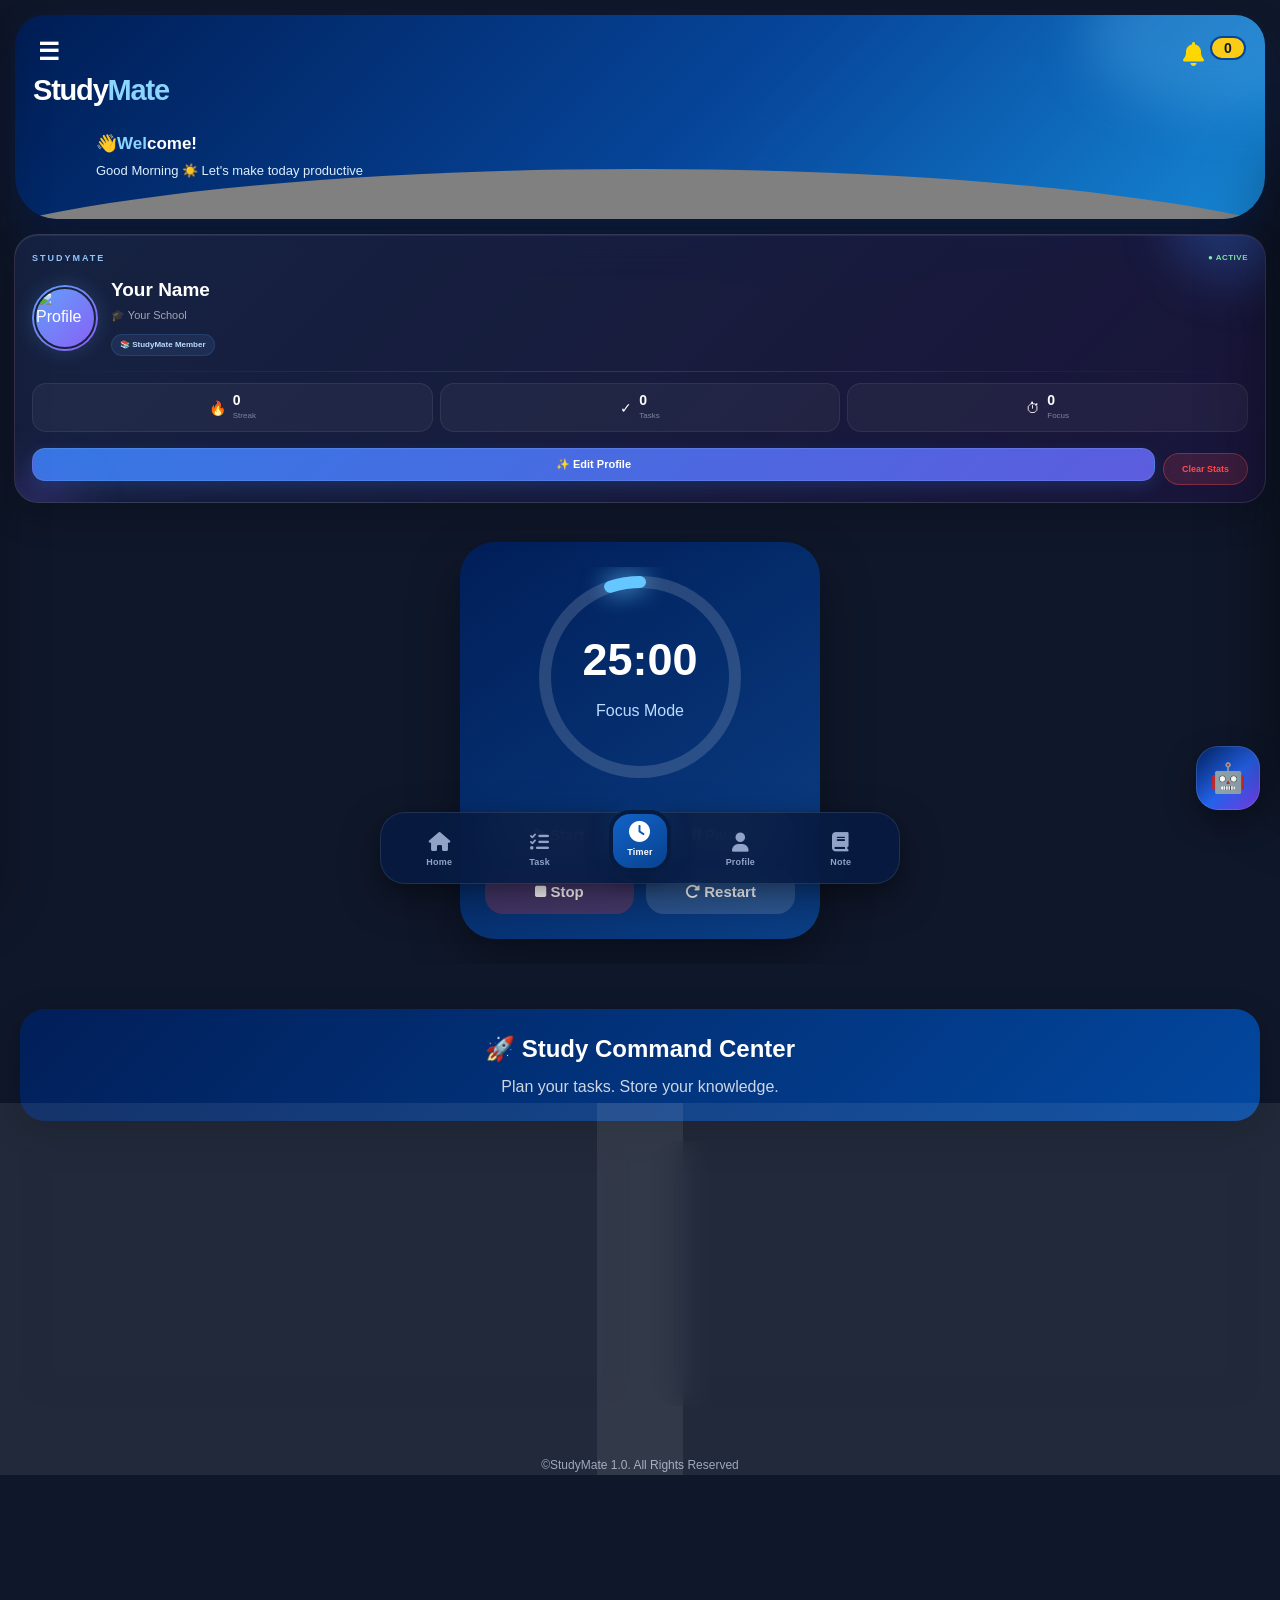
==== commit 1a4e4372: "Add files via upload" ====
--- a/index.html
+++ b/index.html
@@ -1,7 +1,40 @@
 <!DOCTYPE html>  
 <html>  
   <head>
-
+<!-- =========================================
+     STUDYMATE SOCIAL / WHATSAPP PREVIEW
+========================================= -->
+
+<meta property="og:type" content="website">
+
+<meta property="og:title"
+      content="StudyMate — Your Smart Study Companion">
+
+<meta property="og:description"
+      content="Plan your studies, manage tasks, take notes, focus with timers, and learn smarter with StudyMate AI.">
+
+<meta property="og:image"
+      content="https://praisefxtech.github.io/StudyMate-/icon-512.png">
+
+<meta property="og:url"
+      content="https://praisefxtech.github.io/StudyMate-/">
+
+<meta property="og:site_name"
+      content="StudyMate">
+
+
+<meta name="twitter:card"
+      content="summary_large_image">
+
+<meta name="twitter:title"
+      content="StudyMate — Your Smart Study Companion">
+
+<meta name="twitter:description"
+      content="Plan, focus, learn and stay organized with StudyMate.">
+
+<meta name="twitter:image"
+      content="https://praisefxtech.github.io/StudyMate-/icon-512.png">
+      
 <meta charset="UTF-8">
 
 <meta http-equiv="X-UA-Compatible" content="IE=edge">
